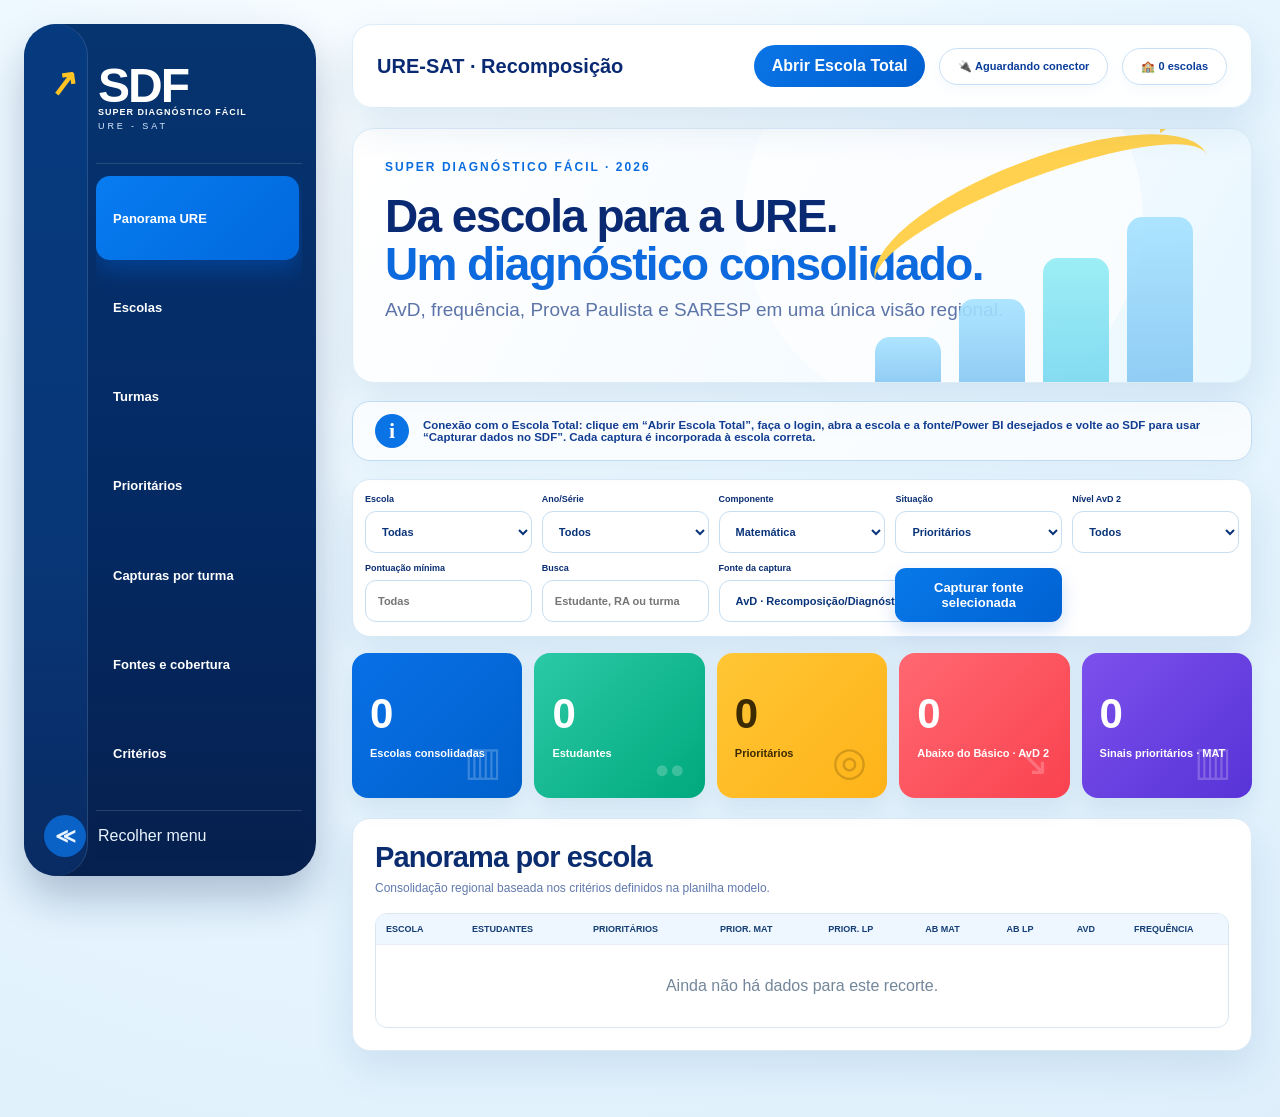
==== super/index.html @ 827aecf6 "Corrige contexto de turma e teste separado no Super" ====
<!doctype html>
<html lang="pt-BR">
<head>
<meta charset="utf-8" />
<meta name="viewport" content="width=device-width,initial-scale=1" />
<title>Super Diagnóstico Fácil URESAT</title>
<!-- SUPER_TURMA_SCOPE_V2 -->
<style>
:root{font-family:Inter,Segoe UI,Arial,sans-serif;color:#0b2b6d;background:#e9f6ff;--blue:#0668df;--blue2:#0d83ef;--navy:#042e70;--navy2:#061f55;--green:#13b78c;--yellow:#ffbd26;--red:#ff5864;--purple:#673ee8;--line:#cfe5f7;--shadow:0 16px 40px rgba(27,94,145,.12)}
*{box-sizing:border-box}html,body{margin:0;min-height:100%;background:radial-gradient(circle at 35% 0,#f9fdff 0,#eaf7ff 42%,#deeffb 100%)}button,select,input{font:inherit}.shell{display:grid;grid-template-columns:340px minmax(0,1fr);min-height:100vh;transition:.25s}.main{padding:24px 28px 46px 12px;min-width:0}
.side{position:sticky;top:24px;height:calc(100vh - 48px);margin:0 24px;border-radius:34px;background:linear-gradient(180deg,#06346f 0%,#042963 58%,#06204e 100%);box-shadow:0 22px 42px rgba(1,37,90,.25);color:white;padding:22px 14px 16px 72px;overflow:visible;z-index:20;display:flex;flex-direction:column}
.side:before{content:"";position:absolute;left:0;top:0;width:64px;height:100%;border-radius:34px;background:linear-gradient(180deg,#063a7f,#083778 58%,#092b63);box-shadow:inset -1px 0 rgba(255,255,255,.12)}
.brand{height:118px;border-bottom:1px solid rgba(255,255,255,.13);display:flex;align-items:center;gap:10px;padding:2px 2px 16px;position:relative}.brand:before{content:"↗";position:absolute;left:-57px;top:12px;width:50px;height:50px;display:grid;place-items:center;font-size:35px;color:#ffc323;font-weight:900;transform:rotate(-8deg)}
.brand b{font-size:48px;line-height:.9;letter-spacing:-.04em}.brand span{display:block;font-size:9px;font-weight:800;letter-spacing:.11em}.brand small{display:block;font-size:9px;letter-spacing:.32em;color:#d6e9ff;margin-top:4px}
.nav{display:grid;gap:5px;margin-top:12px;flex:1 1 auto;overflow-y:auto;overflow-x:visible;padding-right:3px;padding-bottom:8px;scrollbar-width:thin}.nav button{position:relative;border:0;background:transparent;color:#fff;padding:13px 14px 13px 17px;border-radius:14px;text-align:left;font-weight:800;font-size:13px;cursor:pointer;display:flex;align-items:center;min-height:48px}.nav button:before{position:absolute;left:-58px;width:42px;height:42px;border-radius:14px;display:grid;place-items:center;font-size:24px;color:white}.nav button:nth-child(1):before{content:"▥"}.nav button:nth-child(2):before{content:"⌂"}.nav button:nth-child(3):before{content:"●●●";font-size:11px;letter-spacing:-2px}.nav button:nth-child(4):before{content:"◎"}.nav button:nth-child(5):before{content:"≡"}.nav button:nth-child(6):before{content:"▱"}.nav button:nth-child(7):before{content:"☑"}.nav button.active{background:linear-gradient(135deg,#087cf1,#0068dc);box-shadow:0 10px 22px rgba(0,101,225,.35)}.nav button.active:before{background:linear-gradient(135deg,#177ff4,#086be6)}
.collapseBtn{position:relative;left:auto;right:auto;bottom:auto;height:50px;border:0;border-top:1px solid rgba(255,255,255,.14);background:linear-gradient(180deg,rgba(3,31,76,.02),rgba(3,31,76,.42));color:#e9f4ff;display:flex;align-items:center;gap:12px;cursor:pointer;text-align:left;flex:0 0 auto;margin-top:6px}.collapseBtn:before{content:"≪";width:42px;height:42px;margin-left:-58px;border-radius:50%;display:grid;place-items:center;background:#0a62c7;font-size:20px;font-weight:900}
.shell.collapsed{grid-template-columns:106px minmax(0,1fr)}.shell.collapsed .side{margin-right:8px;width:64px;padding-left:64px}.shell.collapsed .brand>*{display:none}.shell.collapsed .brand{border:0}.shell.collapsed .nav button{width:0;padding:0;font-size:0;background:transparent}.shell.collapsed .nav button:before{left:-58px}.shell.collapsed .collapseBtn{font-size:0;border-top:1px solid rgba(255,255,255,.14);left:auto}.shell.collapsed .collapseBtn:before{content:"≫"}
.top{position:sticky;top:24px;z-index:10;min-height:84px;padding:0 24px;background:rgba(255,255,255,.94);backdrop-filter:blur(14px);border:1px solid #dcecf8;border-radius:20px;box-shadow:var(--shadow);display:flex;align-items:center;gap:14px}.top strong{margin-right:auto;font-size:20px;color:#092a73}.pill{border:1px solid #c8e0f7;background:#fff;border-radius:999px;padding:11px 18px;font-size:11px;font-weight:900;color:#0a3d9a;box-shadow:0 5px 14px rgba(30,112,177,.04)}
.hero{position:relative;min-height:255px;margin-top:20px;padding:28px 32px;background:linear-gradient(118deg,#ffffff 0%,#f6fbff 55%,#e9f7ff 100%);border:1px solid #dcecf8;border-radius:22px;box-shadow:var(--shadow);overflow:hidden}.hero:before{content:"";position:absolute;right:12%;top:-44%;width:400px;height:400px;border-radius:50%;background:rgba(255,255,255,.66)}.hero small{position:relative;color:#0a6ddf;font-weight:900;letter-spacing:.17em;font-size:12px}.hero h1{position:relative;font-size:46px;line-height:1.04;margin:18px 0 10px;color:#092a73;letter-spacing:-.035em;max-width:780px}.hero h1 span{color:#0c69de}.hero p{position:relative;color:#5c74a7;margin:0;font-size:19px}.heroVisual{position:absolute;right:34px;bottom:0;width:360px;height:205px}.heroVisual .bar{position:absolute;bottom:0;width:66px;border-radius:15px 15px 0 0;background:linear-gradient(180deg,#a5e2ff,#86c7f3);opacity:.9}.heroVisual .b1{left:18px;height:45px}.heroVisual .b2{left:102px;height:83px}.heroVisual .b3{left:186px;height:124px;background:linear-gradient(180deg,#92ecf4,#78d8ef)}.heroVisual .b4{left:270px;height:165px}.heroVisual .arrow{position:absolute;right:-2px;top:-18px;width:355px;height:120px;border-top:18px solid #ffd14e;transform:rotate(-21deg);border-radius:50%}.heroVisual .arrow:after{content:"";position:absolute;right:-5px;top:-34px;border-left:34px solid #ffd14e;border-top:23px solid transparent;border-bottom:23px solid transparent;transform:rotate(21deg)}
.notice{position:relative;padding:17px 22px 17px 70px;border:1px solid #bfdcf5;background:rgba(255,255,255,.72);color:#123d91;border-radius:18px;font-size:11.5px;font-weight:700;margin:18px 0;box-shadow:0 8px 22px rgba(31,107,164,.05)}.notice:before{content:"i";position:absolute;left:22px;top:50%;transform:translateY(-50%);width:34px;height:34px;border-radius:50%;display:grid;place-items:center;background:#0a74e6;color:#fff;font-size:22px;font-family:Georgia,serif;font-weight:900}
.toolbar{display:grid;grid-template-columns:repeat(auto-fit,minmax(145px,1fr));gap:10px;background:#fff;border:1px solid #d9eaf7;border-radius:18px;padding:14px 12px;margin:10px 0 16px;box-shadow:var(--shadow)}.toolbar label{display:flex;flex-direction:column;gap:7px;font-size:9px;font-weight:900;color:#0a2e73}.toolbar select,.toolbar input{height:42px;border:1px solid #c7def2;border-radius:11px;padding:0 12px;background:#fff;color:#0a3479;font-size:11px}.toolbar button,.actions button{border:0;border-radius:11px;background:linear-gradient(135deg,#0878e9,#0062d2);color:#fff;font-weight:900;padding:0 16px;cursor:pointer;box-shadow:0 8px 18px rgba(0,98,210,.19)}.toolbar button{height:54px;align-self:end;font-size:13px}
.cards{display:grid;grid-template-columns:repeat(5,1fr);gap:12px}.card{position:relative;min-height:145px;border-radius:16px;padding:20px 18px;color:#fff;display:flex;flex-direction:column;justify-content:center;box-shadow:0 10px 22px rgba(24,80,130,.10);overflow:hidden}.card:after{content:"▥";position:absolute;right:20px;bottom:14px;font-size:40px;opacity:.22}.card:nth-child(2):after{content:"●●";font-size:25px}.card:nth-child(3):after{content:"◎"}.card:nth-child(4):after{content:"↘"}.card:nth-child(5):after{content:"▥"}.card b{font-size:42px;line-height:1}.card span{font-size:11px;font-weight:900;margin-top:12px}.card:nth-child(1){background:linear-gradient(135deg,#0870e7,#0061cb)}.card:nth-child(2){background:linear-gradient(135deg,#2bc9a6,#00a97d)}.card:nth-child(3){background:linear-gradient(135deg,#ffc635,#ffb318);color:#3c2b00}.card:nth-child(4){background:linear-gradient(135deg,#ff6871,#fa4250)}.card:nth-child(5){background:linear-gradient(135deg,#7c50ec,#5833d7)}
.panel{background:#fff;border:1px solid #dbeaf6;border-radius:18px;padding:22px;margin:20px 0;box-shadow:var(--shadow)}.panel h2{margin:0 0 7px;color:#0b2d70;font-size:29px;letter-spacing:-.03em}.panel>p{margin:0 0 18px;color:#6079ad;font-size:12px}.tablewrap{overflow:auto;border:1px solid #d9e7f3;border-radius:12px}.tablewrap table{border-collapse:collapse;width:100%;min-width:1000px}.tablewrap th{background:#eef7ff;color:#153e75;font-size:9px;text-transform:uppercase}.tablewrap td{font-size:10px;color:#24486d}.tablewrap th,.tablewrap td{padding:10px;border-bottom:1px solid #e7edf3;text-align:left}.flag{display:inline-block;padding:5px 8px;border-radius:99px;font-size:9px;font-weight:900;background:#eef4f8}.flag.bad{background:#ffe8ea;color:#b3333d}.flag.good{background:#e9f8f1;color:#16714f}.sourcegrid{display:grid;grid-template-columns:repeat(5,1fr);gap:10px}.source{border:1px solid #dfe9f2;border-radius:12px;padding:14px;background:#fbfdff}.source b{display:block;font-size:20px}.criteria{display:grid;grid-template-columns:repeat(5,1fr);gap:10px}.criteria label{border:1px solid #dfe9f2;border-radius:12px;padding:14px;background:#fbfdff;display:flex;flex-direction:column;gap:7px;font-size:10px;font-weight:800}.criteria input,.criteria select{height:38px;border:1px solid #cfe1ef;border-radius:8px;padding:0 8px;background:#fff}.actions{display:flex;gap:9px;flex-wrap:wrap;margin:14px 0}.actions button{height:40px}.muted{color:#7b8d9e}.empty{text-align:center;padding:32px;color:#73869a}
@media(max-width:1200px){.shell{grid-template-columns:280px 1fr}.side{margin-left:12px;margin-right:14px}.heroVisual{opacity:.58}.toolbar{grid-template-columns:1fr 1fr 1fr}.cards{grid-template-columns:repeat(3,1fr)}.sourcegrid,.criteria{grid-template-columns:1fr 1fr}}
@media(max-width:820px){.shell,.shell.collapsed{display:block}.side{position:relative;top:0;height:auto;max-height:none;margin:12px;border-radius:24px;padding:18px;display:block}.side:before,.nav button:before,.collapseBtn{display:none}.brand{height:auto}.nav{grid-template-columns:1fr 1fr}.main{padding:0 12px 30px}.top{top:8px}.hero h1{font-size:34px}.heroVisual{display:none}.toolbar,.cards,.sourcegrid,.criteria{grid-template-columns:1fr 1fr}.shell.collapsed .side{width:auto;margin:12px;padding:18px}.shell.collapsed .brand>*{display:block}.shell.collapsed .nav button{width:auto;padding:12px;font-size:12px}}
@media(max-width:520px){.nav,.toolbar,.cards,.sourcegrid,.criteria{grid-template-columns:1fr}.top{flex-wrap:wrap}.top strong{width:100%}.hero{padding:22px}.hero h1{font-size:29px}.hero p{font-size:15px}}
.trace{font-size:10px}.trace summary{cursor:pointer;color:#0870e7;font-weight:900}.trace div{min-width:230px;padding:8px 0;line-height:1.7;color:#405b83}.muted{color:#8798a6}.oktxt{color:#16805b;font-weight:800}.badtxt{color:#c83d49;font-weight:800}.source-table td:first-child{font-weight:900;color:#0b2d70}.fixed{background:#eef7ff!important;color:#0b2d70!important;font-weight:900}.toolbar .capture-source{min-width:230px}</style>
</head>
<body>
<div class="shell">
<aside class="side"><div class="brand"><div><b>SDF</b><span>SUPER DIAGNÓSTICO FÁCIL</span><small>URE - SAT</small></div></div><div class="nav" id="nav"></div><button class="collapseBtn" id="collapseBtn"><span>Recolher menu</span></button></aside>
<main class="main"><header class="top"><strong>URE-SAT · Recomposição</strong><button id="openPortalBtn" style="height:42px;border:0;border-radius:999px;padding:0 18px;background:linear-gradient(135deg,#0a75e7,#005fcf);color:#fff;font-weight:900;cursor:pointer">Abrir Escola Total</button><span class="pill" id="connector">🔌 Aguardando conector</span><span class="pill" id="schoolsPill">🏫 0 escolas</span></header><section class="hero"><small>SUPER DIAGNÓSTICO FÁCIL · 2026</small><h1>Da escola para a URE.<br><span>Um diagnóstico consolidado.</span></h1><p>AvD, frequência, Prova Paulista e SARESP em uma única visão regional.</p><div class="heroVisual" aria-hidden="true"><i class="bar b1"></i><i class="bar b2"></i><i class="bar b3"></i><i class="bar b4"></i><i class="arrow"></i></div></section><div id="app"></div></main>
</div>
<script>
const tabs=[['panorama','Panorama URE'],['escolas','Escolas'],['turmas','Turmas'],['prioritarios','Prioritários'],['capturas','Capturas por turma'],['fontes','Fontes e cobertura'],['criterios','Critérios']];
const state={tab:'panorama',schools:{},criteria:{avd:'below',frequency:75,pp:50,saresp:4,priority:2.5},filters:{school:'',grade:'',subject:'math',priority:'prioritarios',level:'',points:'',captureSource:'avd'},connector:'',session:{loggedIn:false,currentSchool:'',currentTurma:'',currentUre:''},captureNotice:''};
const clean=v=>String(v??'').replace(/\s+/g,' ').trim();
const fold=v=>clean(v).normalize('NFD').replace(/[\u0300-\u036f]/g,'').toUpperCase().replace(/[_-]+/g,' ').replace(/\s+/g,' ').trim();
const digits=v=>clean(v).replace(/\D/g,'');
const fmt=v=>v==null||Number.isNaN(v)?'—':Number(v).toFixed(1).replace('.',',')+'%';
const num=v=>{if(v===null||v===undefined||v==='')return null;const raw=clean(v);let n=typeof v==='number'?v:Number(raw.replace('%','').replace(',','.').replace(/[^0-9.-]/g,''));if(!Number.isFinite(n))return null;if(!raw.includes('%')&&Math.abs(n)<=1)n*=100;return n};
const find=(r,names)=>{const e=Object.entries(r||{});for(const n of names){const f=fold(n),h=e.find(([k,v])=>fold(k)===f&&clean(v)!=='');if(h)return h[1]}for(const n of names){const f=fold(n),h=e.find(([k,v])=>f.length>2&&fold(k).includes(f)&&clean(v)!=='');if(h)return h[1]}return''};
const level=v=>{const f=fold(v);if(f.includes('ABAIXO'))return'Abaixo do Básico';if(f.includes('PROFICIENTE')||f.includes('ADEQUADO')||f.includes('AVANCADO'))return'Proficiente';if(f.includes('BASICO'))return'Básico';return clean(v)};
function canonicalKey(k,d){const m=fold(`${k} ${d?.key||''} ${d?.label||''}`);if(m==='AVD'||m.includes('RECOMPOSICAO DIAGNOSTICO')||m.includes('AVALIACAO DIAGNOSTICA')||m.includes('DIAGNOSTICAS'))return'avd';if(m.includes('PP1')||m.includes('PROVA PAULISTA 1'))return'pp1';if(m.includes('PP2')||m.includes('PROVA PAULISTA 2'))return'pp2';if(m.includes('PP3')||m.includes('PROVA PAULISTA 3'))return'pp3';if(m.includes('ALUNO PRESENTE')||m.includes('PRESENCA')||m.includes('FREQUENCIA'))return'presenca';if(m.includes('SARESP'))return'saresp';if(m.includes('DIAGNOSTICA 1')||m.includes('AVD 1')||m.includes('AVD1'))return'diagnostica1';if(m.includes('DIAGNOSTICA 2')||m.includes('AVD 2')||m.includes('AVD2'))return'diagnostica2';return k}
function datasets(input){const out={};Object.entries(input||{}).forEach(([k,d])=>{if(d&&Array.isArray(d.rows)){const c=canonicalKey(k,d);if(out[c]&&c==='avd')out[c]={...out[c],rows:[...(out[c].rows||[]),...(d.rows||[])]};else out[c]={...d,key:c}}});return out}
function infer(s){return clean(s?.schoolName)||clean(s?.context?.school)||clean(s?.studentRows?.[0]?.school)||clean(Object.values(s?.datasets||{}).flatMap(d=>d?.rows||[])[0]?._selectedSchool)}
function sourceValues(r){return Object.entries(r||{}).filter(([k])=>!String(k).startsWith('__')&&!String(k).startsWith('_')).map(([,v])=>v)}
function cell(r,idx){const a=sourceValues(r);return a[idx]??''}
function ra12(v){return digits(v).slice(0,12)}
function avdRows(s){const d=datasets(s.datasets);if(d.avd?.rows?.length)return d.avd.rows;if(d.diagnostica1?.rows?.length&&d.diagnostica2?.rows?.length){const m=new Map;for(const r of d.diagnostica1.rows){const ra=ra12(find(r,['NR RA','RA','Registro do Aluno','Matrícula'])||cell(r,1));if(ra)m.set(ra,{...r})}for(const r of d.diagnostica2.rows){const ra=ra12(find(r,['NR RA','RA','Registro do Aluno','Matrícula'])||cell(r,1));if(ra)m.set(ra,{...(m.get(ra)||{}),...r})}return[...m.values()]}return[]}
function rebuild(s){const sc=infer(s),rows=avdRows(s),m=new Map;let order=0;if(rows.length){for(const r of rows){const ra=ra12(find(r,['NR RA','RA','Registro do Aluno','Matrícula'])||cell(r,1));const name=clean(find(r,['Nome do Aluno','Nome Estudante','Estudante','Aluno','Nome'])||cell(r,2));if(!ra&&!name)continue;const turma=clean(r._selectedTurma||find(r,['Turma','Classe','Turma Consolidado'])||s?.context?.turma||'');const k=ra||fold(name)+'|'+fold(turma);if(!m.has(k))m.set(k,{school:sc,turma,ra,estudante:name,_avdRow:r,_order:order++})}return[...m.values()]}for(const r of s.studentRows||[]){const ra=ra12(r.ra||find(r,['NR RA','RA','Registro do Aluno','Matrícula']));const name=clean(r.estudante||find(r,['Nome do Aluno','Nome Estudante','Estudante','Aluno','Nome']));if(!ra&&!name)continue;const turma=clean(r.turma||r._selectedTurma||find(r,['Turma','Classe','Turma Consolidado']));const k=ra||fold(name)+'|'+fold(turma);if(!m.has(k))m.set(k,{...r,school:clean(r.school)||sc,ra,estudante:name,turma,_order:order++})}return[...m.values()]}
function matchingRows(s,k,st){const rows=datasets(s.datasets)[k]?.rows||[],ra=ra12(st.ra),nm=fold(st.estudante),tu=fold(st.turma);return rows.filter(r=>{const values=sourceValues(r);const rr=ra12(find(r,['NR RA','RA','Registro do Aluno','Matrícula'])||cell(r,0));const rn=fold(find(r,['Nome do Aluno','Nome Estudante','Estudante','Aluno','Nome'])||cell(r,0));const rt=fold(find(r,['Turma','Classe','Turma Consolidado']));return ra&&rr?ra===rr:(nm&&rn===nm&&(!rt||!tu||rt===tu))})}
function subjectMatches(r,subject){const c=fold(find(r,['Componente','Disciplina','Área','Componente Curricular']));return !c||(subject==='math'?c.includes('MATEM'):c.includes('PORTUG'))}
function diagRaw(s,st,subject,p){const pre=subject==='math'?'math':'lp',prop=p===1?`${pre}Av1Nivel`:`${pre}Av2Nivel`;const legacy=clean(st[prop]||st[prop.replace('Nivel','')]);if(legacy)return legacy;const r=st._avdRow||matchingRows(s,'avd',st)[0];if(!r)return'';const aliases=subject==='math'?(p===1?['1ª AvD Matemática','AvD 1 Matemática','Matemática AvD1']:['2ª AvD Matemática','AvD 2 Matemática','Matemática AvD2']):(p===1?['1ª AvD Língua Portuguesa','AvD 1 Língua Portuguesa','Português AvD1']:['2ª AvD Língua Portuguesa','AvD 2 Língua Portuguesa','Português AvD2']);const named=clean(find(r,aliases));if(named)return named;const idx=subject==='math'?(p===1?8:9):(p===1?5:6);return clean(cell(r,idx))}
function eqVal(s,st,subject){const raw=diagRaw(s,st,subject,2),m=raw.match(/\(([^)]+)\)/);if(m)return clean(m[1]);const pre=subject==='math'?'math':'lp';return clean(st[`${pre}Av2Equivalencia`]||st[`${pre}Equivalencia`])}
function eqRank(v){const f=fold(v),m=f.match(/(\d{1,2})/);if(!m)return 99;return Number(m[1])+(f.includes('SERIE')?9:0)}
function frequency(s,st){for(const r of matchingRows(s,'presenca',st)){const named=find(r,['Frequência anual','Frequencia anual','Frequência','Frequencia','% Frequência','(%) Frequência','Percentual de Frequência']);const x=num(clean(named)!==''?named:cell(r,4));if(x!==null)return x}return num(st.frequency??st.frequencia??st.participation)}
function ppValues(s,st,subject){const values={pp1:null,pp2:null,pp3:null};for(const k of['pp1','pp2','pp3']){for(const r of matchingRows(s,k,st)){if(!subjectMatches(r,subject))continue;const named=find(r,subject==='math'?['Matemática','% Acertos Matemática','Acertos Matemática','MAT']:['Língua Portuguesa','Português','% Acertos Português','Acertos Português','LP']);const fallback=cell(r,subject==='math'?4:5);const x=num(clean(named)!==''?named:fallback);if(x!==null){values[k]=x;break}}}const available=Object.values(values).filter(v=>v!==null);return{...values,avg:available.length?available.reduce((a,b)=>a+b,0)/available.length:null,count:available.length}}
function ppAvg(s,st,subject){return ppValues(s,st,subject).avg}
function sourceDate(s,k){const d=datasets(s.datasets)[k];return clean(d?.capturedAt||d?.captureAt||d?.updatedAt||'')}
function datePt(v){if(!v)return'Sem dado';try{return new Date(v).toLocaleString('pt-BR')}catch{return clean(v)}}
function saresp(s,st,subject){const rows=datasets(s.datasets).saresp?.rows||[],nm=fold(st.estudante);for(const r of rows){const rn=fold(find(r,['Nome do Aluno','Nome Estudante','Estudante','Aluno','Nome'])||cell(r,0));if(!nm||rn!==nm)continue;const named=find(r,subject==='math'?['Matemática','Nota Matemática','Resultado Matemática','MAT']:['Língua Portuguesa','Português','Nota Português','Resultado Português','LP']);const fallback=cell(r,subject==='math'?5:4);const n=Number(clean(clean(named)!==''?named:fallback).replace(',','.').replace(/[^0-9.-]/g,''));if(Number.isFinite(n))return n}return null}
function scoreSchool(s){const out=[],school=infer(s);for(const st of rebuild(s))for(const subject of['math','lp']){const a=diagRaw(s,st,subject,1),b=diagRaw(s,st,subject,2),fq=frequency(s,st),pps=ppValues(s,st,subject),pp=pps.avg,sa=saresp(s,st,subject),target=x=>level(x)==='Abaixo do Básico'||(state.criteria.avd==='below-basic'&&level(x)==='Básico'),flags={avd1:target(a),avd2:target(b),frequency:fq!==null&&fq<state.criteria.frequency,pp:pp!==null&&pp<state.criteria.pp,saresp:sa!==null&&sa<state.criteria.saresp},points=(flags.avd2?1.5:0)+(flags.avd1?1:0)+(flags.frequency?1:0)+(flags.pp?1:0)+(flags.saresp?1:0),eq=eqVal(s,st,subject),d=datasets(s.datasets);out.push({school,turma:clean(st.turma),ra:ra12(st.ra),name:clean(st.estudante),subject,avd1:a,avd2:b,frequency:fq,pp1:pps.pp1,pp2:pps.pp2,pp3:pps.pp3,pp,ppCount:pps.count,saresp:sa,points,priority:points>=2.5,equivalence:eq,equivalenceRank:eqRank(eq),order:Number(st._order||0),flags,trace:{avd:sourceDate(s,'avd')||sourceDate(s,'recomposicao')||sourceDate(s,'diagnosticas')||sourceDate(s,'diagnostica2')||sourceDate(s,'diagnostica1'),presenca:sourceDate(s,'presenca'),pp1:sourceDate(s,'pp1'),pp2:sourceDate(s,'pp2'),pp3:sourceDate(s,'pp3'),saresp:sourceDate(s,'saresp')}})}return out}
function allScores(){return Object.values(state.schools).flatMap(x=>scoreSchool(x.summary)).sort((a,b)=>Number(b.priority)-Number(a.priority)||b.points-a.points||a.equivalenceRank-b.equivalenceRank||a.order-b.order)}
function uniqueStudents(){const s=new Set;allScores().forEach(r=>s.add(`${r.school}|${r.ra||r.name+'|'+r.turma}`));return s.size}
function schoolSummary(){return Object.values(state.schools).map(x=>{const rows=scoreSchool(x.summary),keys=new Set(rows.map(r=>r.ra||r.name+'|'+r.turma)),pri=new Set(rows.filter(r=>r.priority).map(r=>r.ra||r.name+'|'+r.turma)),below=new Set(rows.filter(r=>level(r.avd2)==='Abaixo do Básico').map(r=>r.ra||r.name+'|'+r.turma)).size,priorityMath=new Set(rows.filter(r=>r.priority&&r.subject==='math').map(r=>r.ra||r.name+'|'+r.turma)).size,priorityLp=new Set(rows.filter(r=>r.priority&&r.subject==='lp').map(r=>r.ra||r.name+'|'+r.turma)).size,belowMath=new Set(rows.filter(r=>r.subject==='math'&&level(r.avd2)==='Abaixo do Básico').map(r=>r.ra||r.name+'|'+r.turma)).size,belowLp=new Set(rows.filter(r=>r.subject==='lp'&&level(r.avd2)==='Abaixo do Básico').map(r=>r.ra||r.name+'|'+r.turma)).size;return{school:x.schoolName,students:keys.size,priority:pri.size,priorityMath,priorityLp,below,belowMath,belowLp,coverage:coverage(x.summary)}}).sort((a,b)=>b.priority-a.priority||a.school.localeCompare(b.school))}
function coverage(s){const d=datasets(s.datasets),avd=!!(d.avd?.rows?.length||d.recomposicao?.rows?.length||d.diagnosticas?.rows?.length||d.diagnostica1?.rows?.length||d.diagnostica2?.rows?.length);return{avd,avd1:avd,avd2:avd,frequency:!!d.presenca?.rows?.length,pp1:!!d.pp1?.rows?.length,pp2:!!d.pp2?.rows?.length,pp3:!!d.pp3?.rows?.length,pp:['pp1','pp2','pp3'].filter(k=>d[k]?.rows?.length).length,saresp:!!d.saresp?.rows?.length}}
function sourceLabelFor(k){return({avd:'AvD',presenca:'Aluno Presente',pp1:'PP 1º bi',pp2:'PP 2º bi',pp3:'PP 3º bi',saresp:'SARESP'})[k]||k}
function rowTurma(r){return clean(r?._captureTurma||r?._selectedTurma||find(r||{},['Turma','Classe','Nome da Turma','NM_TURMA','Turma Consolidado']))}
function captureTurma(summary,candidate){const direct=clean(summary?.context?.turma);if(direct)return direct;const vals=[...new Set((candidate?.rows||[]).map(rowTurma).filter(Boolean))];return vals.length===1?vals[0]:''}
function captureItems(){const out=[];for(const x of Object.values(state.schools)){for(const c of x.summary?.captures||[])out.push({...c,school:c.school||x.schoolName})}return out.sort((a,b)=>String(b.capturedAt||'').localeCompare(String(a.capturedAt||'')))}
function captureMatrix(){const map=new Map;for(const c of captureItems()){const key=fold(c.school)+'|'+fold(c.turma),o=map.get(key)||{school:c.school,turma:c.turma,avd:false,presenca:false,pp1:false,pp2:false,pp3:false,saresp:false,last:''};if(c.source in o)o[c.source]=true;if(String(c.capturedAt||'')>o.last)o.last=c.capturedAt||'';map.set(key,o)}return[...map.values()].sort((a,b)=>a.school.localeCompare(b.school,'pt-BR')||a.turma.localeCompare(b.turma,'pt-BR'))}
function grade(t){const m=clean(t).match(/(\d{1,2})/);return m?m[1]+'º':''}
function table(heads,rows){return `<div class="tablewrap"><table><thead><tr>${heads.map(h=>`<th>${h}</th>`).join('')}</tr></thead><tbody>${rows.map(r=>`<tr>${r.map(c=>`<td>${c??'—'}</td>`).join('')}</tr>`).join('')}</tbody></table>${rows.length?'':'<div class="empty">Ainda não há dados para este recorte.</div>'}</div>`}
function filterBar(){const schools=['',...Object.values(state.schools).map(x=>x.schoolName).sort()],grades=['',...new Set(allScores().map(r=>grade(r.turma)).filter(Boolean))];return `<section class="toolbar"><label>Escola<select id="fSchool">${schools.map(x=>`<option ${state.filters.school===x?'selected':''}>${x||'Todas'}</option>`).join('')}</select></label><label>Ano/Série<select id="fGrade">${grades.map(x=>`<option ${state.filters.grade===x?'selected':''}>${x||'Todos'}</option>`).join('')}</select></label><label>Componente<select id="fSubject"><option value="math" ${state.filters.subject==='math'?'selected':''}>Matemática</option><option value="lp" ${state.filters.subject==='lp'?'selected':''}>Língua Portuguesa</option></select></label><label>Situação<select id="fPriority"><option value="prioritarios" ${state.filters.priority==='prioritarios'?'selected':''}>Prioritários</option><option value="demais" ${state.filters.priority==='demais'?'selected':''}>Demais estudantes</option><option value="todos" ${state.filters.priority==='todos'?'selected':''}>Todos</option></select></label><label>Nível AvD 2<select id="fLevel"><option value="">Todos</option><option value="Abaixo do Básico" ${state.filters.level==='Abaixo do Básico'?'selected':''}>Abaixo do Básico</option><option value="Básico" ${state.filters.level==='Básico'?'selected':''}>Básico</option><option value="Proficiente" ${state.filters.level==='Proficiente'?'selected':''}>Proficiente</option></select></label><label>Pontuação mínima<input id="fPoints" type="number" step="0.5" min="0" max="5.5" value="${state.filters.points||''}" placeholder="Todas"></label><label>Busca<input id="fQuery" placeholder="Estudante, RA ou turma"></label><label class="capture-source">Fonte da captura<select id="fCaptureSource"><option value="avd" ${state.filters.captureSource==='avd'?'selected':''}>AvD · Recomposição/Diagnóstico (TURMA)</option><option value="presenca" ${state.filters.captureSource==='presenca'?'selected':''}>Aluno Presente</option><option value="pp1" ${state.filters.captureSource==='pp1'?'selected':''}>Prova Paulista · 1º bimestre</option><option value="pp2" ${state.filters.captureSource==='pp2'?'selected':''}>Prova Paulista · 2º bimestre</option><option value="pp3" ${state.filters.captureSource==='pp3'?'selected':''}>Prova Paulista · 3º bimestre</option><option value="saresp" ${state.filters.captureSource==='saresp'?'selected':''}>SARESP</option></select></label><button id="capture">Capturar fonte selecionada</button></section>`}
function visibleScores(){const q=fold(document.getElementById('fQuery')?.value||''),min=state.filters.points===''||state.filters.points==null?null:Number(state.filters.points);return allScores().filter(r=>(!state.filters.school||r.school===state.filters.school)&&(!state.filters.grade||grade(r.turma)===state.filters.grade)&&r.subject===state.filters.subject&&(state.filters.priority==='todos'||(state.filters.priority==='prioritarios'?r.priority:!r.priority))&&(!state.filters.level||level(r.avd2)===state.filters.level)&&(min===null||r.points>=min)&&(!q||fold(`${r.name} ${r.ra} ${r.turma}`).includes(q)))}
function traceHtml(r){const f=(v,pts)=>`<div>${v?'<span class="badtxt">● +'+pts+'</span>':'<span class="oktxt">○ +0</span>'}</div>`;return `<details class="trace"><summary>Rastrear</summary><div><b>AvD:</b> ${datePt(r.trace.avd)}${f(r.flags.avd1,1)}${f(r.flags.avd2,1.5)}<b>Aluno Presente:</b> ${datePt(r.trace.presenca)}${f(r.flags.frequency,1)}<br><b>PP1:</b> ${datePt(r.trace.pp1)}<br><b>PP2:</b> ${datePt(r.trace.pp2)}<br><b>PP3:</b> ${datePt(r.trace.pp3)}${f(r.flags.pp,1)}<b>SARESP:</b> ${datePt(r.trace.saresp)}${f(r.flags.saresp,1)}</div></details>`}
function render(){document.getElementById('schoolsPill').textContent=`🏫 ${Object.keys(state.schools).length} escolas`;document.getElementById('connector').textContent=state.connector?`🔌 Conector v${state.connector} · ativo`:'🔌 Aguardando conector';document.getElementById('nav').innerHTML=tabs.map(([id,l])=>`<button data-tab="${id}" class="${state.tab===id?'active':''}">${l}</button>`).join('');document.querySelectorAll('[data-tab]').forEach(b=>b.onclick=()=>{state.tab=b.dataset.tab;render()});const app=document.getElementById('app');let html='';if(state.captureNotice){html+=`<div class="notice">${state.captureNotice}</div>`}if(!Object.keys(state.schools).length&&state.tab!=='criterios'){html+=`<div class="notice"><b>Conexão com o Escola Total:</b> clique em “Abrir Escola Total”, faça o login, abra a escola e a fonte/Power BI desejados e volte ao SDF para usar “Capturar dados no SDF”. Cada captura é incorporada à escola correta.</div>`}if(state.tab==='panorama'){const ss=schoolSummary(),scores=allScores(),prior=new Set(scores.filter(r=>r.priority).map(r=>`${r.school}|${r.ra||r.name+'|'+r.turma}`)).size,below=new Set(scores.filter(r=>level(r.avd2)==='Abaixo do Básico').map(r=>`${r.school}|${r.ra||r.name+'|'+r.turma}`)).size;html+=filterBar()+`<section class="cards"><div class="card"><b>${ss.length}</b><span>Escolas consolidadas</span></div><div class="card"><b>${uniqueStudents()}</b><span>Estudantes</span></div><div class="card"><b>${prior}</b><span>Prioritários</span></div><div class="card"><b>${below}</b><span>Abaixo do Básico · AvD 2</span></div><div class="card"><b>${scores.filter(r=>r.priority&&r.subject==='math').length}</b><span>Sinais prioritários · MAT</span></div></section><section class="panel"><h2>Panorama por escola</h2><p>Consolidação regional baseada nos critérios definidos na planilha modelo.</p>${table(['Escola','Estudantes','Prioritários','Prior. MAT','Prior. LP','AB MAT','AB LP','AvD','Frequência','PP','SARESP'],ss.map(x=>[x.school,x.students,`<span class="flag bad">${x.priority}</span>`,x.priorityMath,x.priorityLp,x.belowMath,x.belowLp,x.coverage.avd?'✓':'—',x.coverage.frequency?'✓':'—',x.coverage.pp+'/3',x.coverage.saresp?'✓':'—']))}</section>`}
if(state.tab==='escolas'){const ss=schoolSummary();html+=`<section class="panel"><h2>Escolas da URE-SAT</h2><p>Resumo da cobertura e quantidade de estudantes prioritários por unidade.</p>${table(['#','Escola','Estudantes','Prioritários','Abaixo do Básico','Cobertura'],ss.map((x,i)=>['#'+(i+1),x.school,x.students,`<span class="flag bad">${x.priority}</span>`,x.below,`${[x.coverage.avd1,x.coverage.avd2,x.coverage.frequency,x.coverage.pp>0,x.coverage.saresp].filter(Boolean).length}/5`]))}</section>`}
if(state.tab==='turmas'){const m=new Map;allScores().forEach(r=>{const k=`${r.school}|${r.turma}`,o=m.get(k)||{school:r.school,turma:r.turma,students:new Set,priority:new Set,priorityMath:new Set,priorityLp:new Set,belowMath:new Set,belowLp:new Set};const id=r.ra||r.name;o.students.add(id);if(r.priority)o.priority.add(id);if(r.priority&&r.subject==='math')o.priorityMath.add(id);if(r.priority&&r.subject==='lp')o.priorityLp.add(id);if(level(r.avd2)==='Abaixo do Básico'&&r.subject==='math')o.belowMath.add(id);if(level(r.avd2)==='Abaixo do Básico'&&r.subject==='lp')o.belowLp.add(id);m.set(k,o)});const rows=[...m.values()].sort((a,b)=>b.priority.size-a.priority.size||a.school.localeCompare(b.school)||a.turma.localeCompare(b.turma));html+=`<section class="panel"><h2>Turmas</h2><p>Distribuição regional por componente, preservando escola e turma de origem.</p>${table(['Escola','Turma','Estudantes','Prioritários','Prior. MAT','Prior. LP','AB MAT','AB LP'],rows.map(x=>[x.school,x.turma,x.students.size,`<span class="flag bad">${x.priority.size}</span>`,x.priorityMath.size,x.priorityLp.size,x.belowMath.size,x.belowLp.size]))}</section>`}
if(state.tab==='prioritarios'){html+=filterBar();setTimeout(bindFilters,0);const rows=visibleScores();html+=`<section class="panel"><h2>Estudantes</h2><p>Regra da planilha: 2ª AvD = 1,5; 1ª AvD, frequência, média PP e SARESP = 1. Prioritário = 2,5 pontos ou mais.</p>${table(['Escola','Turma','Estudante','RA','Componente','1ª AvD','2ª AvD','Equiv. 2ª AvD','Frequência','PP1','PP2','PP3','Média PP','SARESP','Pts AvD1','Pts AvD2','Pts Freq.','Pts PP','Pts SARESP','Total','Situação','Origem'],rows.map(r=>[r.school,r.turma,r.name,r.ra||'—',r.subject==='math'?'Matemática':'Língua Portuguesa',r.avd1||'Sem dado',r.avd2||'Sem dado',r.equivalence||'Sem dado',r.frequency===null?'Sem dado':fmt(r.frequency),r.pp1===null?'Sem dado':fmt(r.pp1),r.pp2===null?'Sem dado':fmt(r.pp2),r.pp3===null?'Sem dado':fmt(r.pp3),r.pp===null?'Sem dado':fmt(r.pp),r.saresp===null?'Sem dado':r.saresp,r.flags.avd1?'1,0':'0',r.flags.avd2?'1,5':'0',r.flags.frequency?'1,0':'0',r.flags.pp?'1,0':'0',r.flags.saresp?'1,0':'0',`<span class="flag ${r.priority?'bad':'good'}">${r.points.toFixed(1).replace('.',',')}</span>`,r.priority?'PRIORITÁRIO':'Demais',traceHtml(r)]))}</section>`}
if(state.tab==='capturas'){const items=captureItems(),matrix=captureMatrix();html+=`<section class="panel"><h2>Capturas por turma</h2><p>Cada captura é registrada por <b>escola + turma + fonte</b>. Ao capturar novamente a mesma combinação, somente aquela captura é substituída.</p><div class="actions" style="justify-content:flex-start;margin:0 0 14px"><button id="clearCaptures">Limpar capturas de teste</button></div>${table(['Data/Hora','Escola','Turma','Fonte','Registros','Fonte detectada','Situação'],items.map(c=>[datePt(c.capturedAt),c.school,c.turma,sourceLabelFor(c.source),c.recordCount??'—',c.detectedSource||'Não identificada',c.sourceMatched===false?'<span class="flag bad">Conferir fonte</span>':'<span class="flag good">Salva</span>']))}</section><section class="panel"><h2>Cobertura por turma</h2><p>A matriz mostra o que já foi capturado para cada turma, sem misturar os segmentos.</p>${table(['Escola','Turma','AvD','Aluno Presente','PP1','PP2','PP3','SARESP','Última captura'],matrix.map(x=>[x.school,x.turma,x.avd?'✓':'—',x.presenca?'✓':'—',x.pp1?'✓':'—',x.pp2?'✓':'—',x.pp3?'✓':'—',x.saresp?'✓':'—',datePt(x.last)]))}</section>`}
if(state.tab==='fontes'){const ss=schoolSummary();html+=`<section class="panel"><h2>Fontes e cobertura</h2><p>AvD é a base obrigatória. As demais complementam os mesmos estudantes e nunca criam uma nova lista.</p>${table(['Escola','AvD · obrigatória','Aluno Presente','PP 1º bi','PP 2º bi','PP 3º bi','SARESP'],ss.map(x=>[x.school,x.coverage.avd?'<span class="oktxt">✓ Carregada</span>':'<span class="badtxt">Ausente</span>',x.coverage.frequency?'✓ Carregada':'— Ausente',x.coverage.pp1?'✓ Carregada':'— Ausente',x.coverage.pp2?'✓ Carregada':'— Ausente',x.coverage.pp3?'✓ Carregada':'— Ausente',x.coverage.saresp?'✓ Carregada':'— Ausente']))}</section>`}
if(state.tab==='criterios'){html+=`<section class="panel"><h2>Critérios de priorização</h2><p>Critérios da planilha-modelo. O limiar de prioridade é fixo em 2,5 pontos.</p><div class="criteria"><label>AvD<select id="cAvd"><option value="below" ${state.criteria.avd==='below'?'selected':''}>Abaixo do Básico</option><option value="below-basic" ${state.criteria.avd==='below-basic'?'selected':''}>Abaixo do Básico ou Básico</option></select></label><label>Frequência abaixo de (%)<input id="cFreq" type="number" value="${state.criteria.frequency}"></label><label>PP média abaixo de (%)<input id="cPP" type="number" value="${state.criteria.pp}"></label><label>SARESP abaixo de<input id="cSar" type="number" step="0.1" value="${state.criteria.saresp}"></label><label>Prioritário a partir de<input class="fixed" type="text" value="2,5 pontos" readonly></label></div><div class="actions"><button id="saveCrit">Salvar critérios</button><button id="exportXls">Exportar Excel</button><button id="exportJson">Backup regional JSON</button><button id="exportCsv">Exportar prioritários CSV</button></div></section>`}
app.innerHTML=html;bindFilters();bindActions()}
function bindFilters(){[['fSchool','school'],['fGrade','grade'],['fSubject','subject'],['fPriority','priority'],['fLevel','level'],['fCaptureSource','captureSource']].forEach(([id,k])=>{const e=document.getElementById(id);if(e)e.onchange=()=>{state.filters[k]=e.value==='Todas'||e.value==='Todos'?'':e.value;render()}});const p=document.getElementById('fPoints');if(p)p.onchange=()=>{state.filters.points=p.value;render()};const q=document.getElementById('fQuery');if(q)q.oninput=()=>{if(state.tab==='prioritarios')render()};const c=document.getElementById('capture');if(c)c.onclick=captureCurrent}
function bindActions(){const clr=document.getElementById('clearCaptures');if(clr)clr.onclick=()=>{if(confirm('Limpar todas as capturas locais do SUPER Diagnóstico Fácil neste navegador?')){state.schools={};localStorage.removeItem('superdf:schools:planilha:v1');state.captureNotice='Capturas locais apagadas. Faça uma nova captura do 1º A e depois do 1º B.';render()}};const b=document.getElementById('saveCrit');if(b)b.onclick=()=>{state.criteria={avd:document.getElementById('cAvd').value,frequency:Number(document.getElementById('cFreq').value),pp:Number(document.getElementById('cPP').value),saresp:Number(document.getElementById('cSar').value),priority:2.5};localStorage.setItem('superdf:criteria',JSON.stringify(state.criteria));render()};const x=document.getElementById('exportXls');if(x)x.onclick=exportExcel;const j=document.getElementById('exportJson');if(j)j.onclick=()=>download('super-diagnostico-facil-uresat-backup.json',JSON.stringify({savedAt:new Date().toISOString(),criteria:{...state.criteria,priority:2.5},schools:state.schools},null,2),'application/json');const c=document.getElementById('exportCsv');if(c)c.onclick=()=>{const rows=allScores().filter(r=>r.priority),head=['Escola','Turma','Estudante','RA','Componente','AvD1','AvD2','Equivalencia AvD2','Frequencia','PP1','PP2','PP3','Media PP','SARESP','Pontos','Situacao'],csv=[head,...rows.map(r=>[r.school,r.turma,r.name,r.ra,r.subject==='math'?'Matemática':'Língua Portuguesa',r.avd1,r.avd2,r.equivalence,r.frequency??'',r.pp1??'',r.pp2??'',r.pp3??'',r.pp??'',r.saresp??'',r.points,'PRIORITÁRIO'])].map(row=>row.map(v=>'"'+String(v??'').replaceAll('"','""')+'"').join(';')).join('\n');download('super-diagnostico-prioritarios.csv','\ufeff'+csv,'text/csv')}}
function xmlEsc(v){return String(v??'').replaceAll('&','&amp;').replaceAll('<','&lt;').replaceAll('>','&gt;').replaceAll('"','&quot;')}
function xlsSheet(name,rows){return `<Worksheet ss:Name="${xmlEsc(name).slice(0,31)}"><Table>${rows.map(row=>`<Row>${row.map(v=>`<Cell><Data ss:Type="${typeof v==='number'?'Number':'String'}">${xmlEsc(v)}</Data></Cell>`).join('')}</Row>`).join('')}</Table></Worksheet>`}
function exportExcel(){const scores=allScores(),schools=schoolSummary(),prior=scores.filter(r=>r.priority),others=scores.filter(r=>!r.priority),detailHead=['Escola','Turma','Estudante','RA','Componente','1ª AvD','2ª AvD','Equiv. 2ª AvD','Frequência','PP1','PP2','PP3','Média PP','SARESP','Pts AvD1','Pts AvD2','Pts Freq.','Pts PP','Pts SARESP','Total','Situação'];const detail=rows=>[detailHead,...rows.map(r=>[r.school,r.turma,r.name,r.ra,r.subject==='math'?'Matemática':'Língua Portuguesa',r.avd1||'Sem dado',r.avd2||'Sem dado',r.equivalence||'Sem dado',r.frequency??'Sem dado',r.pp1??'Sem dado',r.pp2??'Sem dado',r.pp3??'Sem dado',r.pp??'Sem dado',r.saresp??'Sem dado',r.flags.avd1?1:0,r.flags.avd2?1.5:0,r.flags.frequency?1:0,r.flags.pp?1:0,r.flags.saresp?1:0,r.points,r.priority?'PRIORITÁRIO':'Demais'])];const panorama=[['Indicador','Valor'],['Escolas',schools.length],['Estudantes',uniqueStudents()],['Estudantes prioritários',new Set(prior.map(r=>r.school+'|'+(r.ra||r.name+'|'+r.turma))).size],['Critério AvD',state.criteria.avd==='below'?'Abaixo do Básico':'Abaixo do Básico ou Básico'],['Frequência abaixo de (%)',state.criteria.frequency],['PP média abaixo de (%)',state.criteria.pp],['SARESP abaixo de',state.criteria.saresp],['Prioritário a partir de',2.5]];const schoolRows=[['Escola','Estudantes','Prioritários','Prior. MAT','Prior. LP','AB MAT','AB LP'],...schools.map(x=>[x.school,x.students,x.priority,x.priorityMath,x.priorityLp,x.belowMath,x.belowLp])];const coverageRows=[['Escola','AvD','Aluno Presente','PP1','PP2','PP3','SARESP'],...schools.map(x=>[x.school,x.coverage.avd?'Carregada':'Ausente',x.coverage.frequency?'Carregada':'Ausente',x.coverage.pp1?'Carregada':'Ausente',x.coverage.pp2?'Carregada':'Ausente',x.coverage.pp3?'Carregada':'Ausente',x.coverage.saresp?'Carregada':'Ausente'])];const dataRows=[['Escola','Fonte','Capturada em','Registros']];for(const x of Object.values(state.schools)){for(const [k,d] of Object.entries(datasets(x.summary.datasets))){dataRows.push([x.schoolName,k,d.capturedAt||'Sem data',Array.isArray(d.rows)?d.rows.length:0])}}const xml=`<?xml version="1.0"?><Workbook xmlns="urn:schemas-microsoft-com:office:spreadsheet" xmlns:ss="urn:schemas-microsoft-com:office:spreadsheet">${xlsSheet('Panorama URE',panorama)}${xlsSheet('Escolas',schoolRows)}${xlsSheet('Estudantes Prioritários',detail(prior))}${xlsSheet('Demais Estudantes',detail(others))}${xlsSheet('Cobertura das Fontes',coverageRows)}${xlsSheet('Dados utilizados',dataRows)}</Workbook>`;download('super-diagnostico-facil-uresat.xls','\ufeff'+xml,'application/vnd.ms-excel')}
function download(n,t,type){const a=document.createElement('a');a.href=URL.createObjectURL(new Blob([t],{type}));a.download=n;a.click();setTimeout(()=>URL.revokeObjectURL(a.href),500)}
function openPortal(){state.captureNotice='Abrindo o Escola Total...';render();try{window.open('https://escolatotal.educacao.sp.gov.br/','_blank','noopener')}catch{}window.postMessage({source:'diagnostico-facil',type:'DIAG_REQUEST_PORTAL',activate:true,requestId:'super-open-'+Date.now()},'*')}
function recoverExtensionContext(message){const msg=clean(message);if(!/extension context invalidated/i.test(msg))return false;const already=sessionStorage.getItem('sdf:context-recovery');if(already==='1'){state.captureNotice='A extensão foi recarregada, mas a ponte ainda não voltou. Atualize esta página uma vez e tente novamente.';render();return true}sessionStorage.setItem('sdf:context-recovery','1');state.captureNotice='A extensão foi atualizada/recarregada. Reconectando automaticamente...';render();setTimeout(()=>location.reload(),700);return true}
function captureCurrent(){if(!state.connector){state.captureNotice='Conector URE-SAT não detectado. Atualize a extensão e recarregue esta página.';render();return}const selected=state.filters.captureSource||'avd';const map={avd:{sessionSource:'diagnosticas',mode:'diagnosticas',label:'AvD · Recomposição/Diagnóstico (TURMA)'},presenca:{sessionSource:'presenca',mode:'aluno-presente',label:'Aluno Presente'},pp1:{sessionSource:'pp1',mode:'prova-paulista',label:'Prova Paulista · 1º bimestre'},pp2:{sessionSource:'pp2',mode:'prova-paulista',label:'Prova Paulista · 2º bimestre'},pp3:{sessionSource:'pp3',mode:'prova-paulista',label:'Prova Paulista · 3º bimestre'},saresp:{sessionSource:'saresp',mode:'saresp',label:'SARESP'}};const cfg=map[selected],turma=clean(state.session.currentTurma||''),school=clean(state.session.currentSchool||'');state.captureNotice='Capturando '+cfg.label+(turma?' · '+turma:'')+'...';render();window.postMessage({source:'diagnostico-facil',type:'DIAG_CAPTURE_CURRENT_VIEW',requestId:'super-'+Date.now(),sessionSource:cfg.sessionSource,sessionId:'superdf-'+Date.now(),sourceLabel:cfg.label,mode:cfg.mode,targetSchool:school,targetTurma:turma,destination:'sdf',destinationLabel:'SUPER Diagnóstico Fácil — URE-SAT',year:2026,manualCapture:true},'*')}
function normalizeCapture(data){if(!data||typeof data!=='object')return null;const selected=state.filters.captureSource||data.sourceId||'avd',all={...(data.datasets||{})};if(data.dataset&&Array.isArray(data.dataset.rows))all[data.dataset.key||data.dataset.label||'dataset']=data.dataset;const candidates={avd:['avd','recomposicao','diagnosticas','diagnostica1','diagnostica2','powerbiRaw'],presenca:['presenca','powerbiRaw'],pp1:['pp1','provaPaulista','powerbiRaw'],pp2:['pp2','provaPaulista','powerbiRaw'],pp3:['pp3','provaPaulista','powerbiRaw'],saresp:['saresp','powerbiRaw']}[selected]||[];let chosen=null;for(const k of candidates){const d=all[k];if(d&&Array.isArray(d.rows)&&d.rows.length&&(!chosen||d.rows.length>chosen.rows.length))chosen=d}const ds={};if(chosen){const labels={avd:'AvD · Recomposição/Diagnóstico (TURMA)',presenca:'Aluno Presente',pp1:'Prova Paulista · 1º bimestre',pp2:'Prova Paulista · 2º bimestre',pp3:'Prova Paulista · 3º bimestre',saresp:'SARESP'};ds[selected]={...chosen,key:selected,label:labels[selected],capturedAt:chosen.capturedAt||data.capturedAt||new Date().toISOString(),coverage:'fonte-confirmada-no-sdf'}}else Object.assign(ds,datasets(all));return{captureId:data.captureId||'',captureKey:data.captureKey||'',captureScope:data.captureScope||'turma',sourceId:data.sourceId||selected,sourceLabel:data.sourceLabel||sourceLabelFor(selected),detectedSource:data.detectedSource||data.context?.detectedSource||'',schoolName:clean(data.context?.school||data.schoolName||data.school||state.session.currentSchool||''),context:{...(data.context||{}),school:clean(data.context?.school||data.schoolName||data.school||state.session.currentSchool||'')},datasets:ds,studentRows:Array.isArray(data.studentRows)?data.studentRows:[]}}
function splitCaptureByTurma(summary,candidate){
  const contextTurma=clean(summary?.context?.turma||state.session.currentTurma||'');
  const groups=new Map(),untagged=[];
  for(const row of candidate.rows||[]){
    const turma=rowTurma(row);
    if(turma){
      const key=fold(turma),g=groups.get(key)||{turma,rows:[]};
      g.rows.push(row);groups.set(key,g);
    }else untagged.push(row);
  }
  if(!groups.size&&contextTurma)return[{turma:contextTurma,rows:[...(candidate.rows||[])]}];
  if(groups.size===1&&untagged.length){const g=[...groups.values()][0];g.rows.push(...untagged);return[g]}
  if(groups.size>1&&untagged.length)return[];
  return[...groups.values()];
}
function saveSchool(summary){
  const school=infer(summary)||clean(summary?.schoolName)||clean(summary?.context?.school);
  const selected=state.filters.captureSource||summary?.sourceId||'avd';
  const incoming=datasets(summary?.datasets||{}),candidate=incoming[selected];
  if(!school){state.captureNotice='Captura recebida, mas a escola não foi identificada. Confirme a escola no Escola Total e capture novamente.';render();return}
  if(!candidate||!Array.isArray(candidate.rows)||!candidate.rows.length){state.captureNotice='Captura rejeitada: a fonte selecionada não retornou registros válidos. A captura anterior foi preservada.';render();return}
  const groups=splitCaptureByTurma(summary,candidate);
  if(!groups.length){state.captureNotice='Captura rejeitada: vieram várias turmas e algumas linhas sem identificação de turma. Ajuste o filtro no Escola Total e capture novamente.';render();return}
  const id=fold(school).toLowerCase().replace(/[^a-z0-9]+/g,'-'),prev=state.schools[id]?.summary||{},prevDs=datasets(prev.datasets||{}),capturedAt=candidate.capturedAt||new Date().toISOString(),existing=prevDs[selected]?.rows||[];
  let mergedRows=[...existing],captures=[...(prev.captures||[])],total=0;
  const sourceMatched=!summary.detectedSource||(selected.startsWith('pp')&&summary.detectedSource==='prova-paulista')||summary.detectedSource===selected||(selected==='avd'&&summary.detectedSource==='avd');
  for(const group of groups){
    const turma=clean(group.turma);if(!turma)continue;
    const key=[fold(school),fold(turma),selected].join('::'),captureId=(summary.captureId||('sdf-'+Date.now()))+'-'+fold(turma).replace(/[^a-z0-9]+/g,'-');
    mergedRows=mergedRows.filter(r=>clean(r?._captureKey)!==key&&fold(rowTurma(r))!==fold(turma));
    const tagged=group.rows.map(r=>({...r,_captureKey:key,_captureId:captureId,_captureSource:selected,_captureSourceLabel:sourceLabelFor(selected),_captureSchool:school,_captureTurma:turma,_capturedAt:capturedAt,_detectedSource:summary.detectedSource||''}));
    mergedRows.push(...tagged);total+=tagged.length;
    const capture={captureKey:key,captureId,school,turma,source:selected,sourceLabel:sourceLabelFor(selected),detectedSource:summary.detectedSource||'',sourceMatched,capturedAt,recordCount:tagged.length,coverage:candidate.coverage||'',turmaId:clean(summary?.context?.turmaId||''),schoolCode:clean(summary?.context?.schoolCode||'')};
    captures=captures.filter(c=>c.captureKey!==key);captures.push(capture);
  }
  if(!total){state.captureNotice='Captura rejeitada: nenhuma turma válida foi identificada.';render();return}
  const mergedDataset={...(prevDs[selected]||{}),...candidate,key:selected,label:sourceLabelFor(selected),capturedAt,rows:mergedRows};
  const merged={...prev,...summary,schoolName:school,context:{...(prev.context||{}),...(summary.context||{}),school},datasets:{...prevDs,[selected]:mergedDataset},captures};
  merged.studentRows=rebuild(merged);
  state.schools[id]={id,schoolName:school,updatedAt:new Date().toISOString(),summary:merged};
  localStorage.setItem('superdf:schools:planilha:v1',JSON.stringify(state.schools));
  state.captureNotice=groups.length===1?school+' · '+groups[0].turma+' · '+sourceLabelFor(selected)+' salva com '+total.toLocaleString('pt-BR')+' registro(s).':school+' · '+groups.length+' turmas separadas automaticamente em '+sourceLabelFor(selected)+' · '+total.toLocaleString('pt-BR')+' registros.';
  state.tab='capturas';render();
}
function migrate(){try{state.criteria={...state.criteria,...JSON.parse(localStorage.getItem('superdf:criteria')||'{}')}}catch{}try{state.schools=JSON.parse(localStorage.getItem('superdf:schools:planilha:v1')||'{}')}catch{state.schools={}}}
window.addEventListener('message',e=>{const d=e.data||{};if(!['diagnostico-facil-extrator','escola-total-extrator','ure-sat-conector','ure-sat-escola-total'].includes(d.source))return;
if(d.type==='DF_READY'||d.type==='EXTRACTOR_READY'){sessionStorage.removeItem('sdf:context-recovery');state.connector=d.version||d.extensionVersion||d.payload?.version||'detectado';state.captureNotice='Conector detectado. Abra o Escola Total, escolha a escola e a fonte que deseja capturar.';window.postMessage({source:'diagnostico-facil',type:'DIAG_REQUEST_SESSION',requestId:'super-session-'+Date.now()},'*');render();return}
if(d.type==='DF_SESSION'||d.type==='ESCOLA_TOTAL_SESSION'){const s=d.session||d.payload?.session||{};state.session={loggedIn:!!s.loggedIn,currentSchool:clean(s.currentSchool),currentTurma:clean(s.currentTurma||s.turma),currentUre:clean(s.currentUre)};state.captureNotice=s.loggedIn?'Escola Total conectado'+(s.currentSchool?' · '+s.currentSchool:''):'Aguardando login no Escola Total.';render();return}
if(d.type==='ESCOLA_TOTAL_SCHOOL_SELECTED'||d.type==='CONTEXT_CHANGED'){const x=d.session||d.payload?.session||d.payload||{};state.session={...state.session,loggedIn:true,currentSchool:clean(x.currentSchool||x.school||state.session.currentSchool),currentTurma:clean(x.currentTurma||x.turma||state.session.currentTurma),currentUre:clean(x.currentUre||x.ure||state.session.currentUre)};state.captureNotice='Contexto atualizado'+(state.session.currentSchool?' · '+state.session.currentSchool:'')+(state.session.currentTurma?' · '+state.session.currentTurma:'');render();return}
if(d.type==='ESCOLA_TOTAL_LOGIN_REQUIRED'){state.session.loggedIn=false;state.captureNotice='Faça o login oficial no Escola Total e depois volte ao SDF.';render();return}
if(d.type==='DF_SOURCE_SESSION_PROGRESS'||d.type==='DF_CAPTURE_PROGRESS'||d.type==='ESCOLA_TOTAL_FULL_CAPTURE_PROGRESS'){const c=d.context||d.payload?.context||{};if(c.turma)state.session.currentTurma=clean(c.turma);if(c.school)state.session.currentSchool=clean(c.school);state.captureNotice=(d.progress?.text||d.payload?.progress?.text||'Capturando Power BI...')+(state.session.currentTurma?' · '+state.session.currentTurma:'');render();return}
if(d.type==='DF_SOURCE_SESSION_ERROR'||d.type==='DF_ERROR'||d.type==='ESCOLA_TOTAL_ERROR'){const err=clean(d.error||d.payload?.error||'verifique a tela atual do Escola Total.');if(recoverExtensionContext(err))return;state.captureNotice='Falha na captura: '+err;render();return}
if(d.type==='DF_SOURCE_SESSION_UNAVAILABLE'){state.captureNotice='A tela atual não pôde ser lida. Abra a fonte/Power BI desejada no Escola Total e tente novamente.';render();return}
if(d.type==='DF_SOURCE_SESSION_DATA'||d.type==='DF_SOURCE_SESSION_COMPLETE'){const data=d.payload?.data;if(data){const s=normalizeCapture(data);if(s)saveSchool(s)}return}
if(d.type==='DF_DATA'||d.type==='ESCOLA_TOTAL_CAPTURE_DATA'||d.type==='ESCOLA_TOTAL_DATA'||d.type==='ESCOLA_TOTAL_MODULE_DATA'||d.type==='ESCOLA_TOTAL_COMBO_DATA'||d.type==='ESCOLA_TOTAL_FULL_CAPTURE_DATA'||d.type==='ESCOLA_TOTAL_FULL_CAPTURE_COMPLETE'){const p=d.payload||{},raw=p.biSummary||p.analysis||p.summary||p.data||(p.datasets||p.studentRows||p.dataset?p:null);const s=normalizeCapture(raw)||raw;if(s&&!s.regionMode)saveSchool(s);return}
});
setInterval(()=>window.postMessage({source:'diagnostico-facil',type:'DIAG_REQUEST_PING'},'*'),2500);
migrate();render();document.getElementById('collapseBtn')?.addEventListener('click',()=>document.querySelector('.shell')?.classList.toggle('collapsed'));document.getElementById('openPortalBtn')?.addEventListener('click',openPortal);window.postMessage({source:'diagnostico-facil',type:'DIAG_REQUEST_PING'},'*');window.postMessage({source:'diagnostico-facil',type:'DIAG_REQUEST_SESSION',requestId:'super-start-'+Date.now()},'*');
</script>
</body></html>
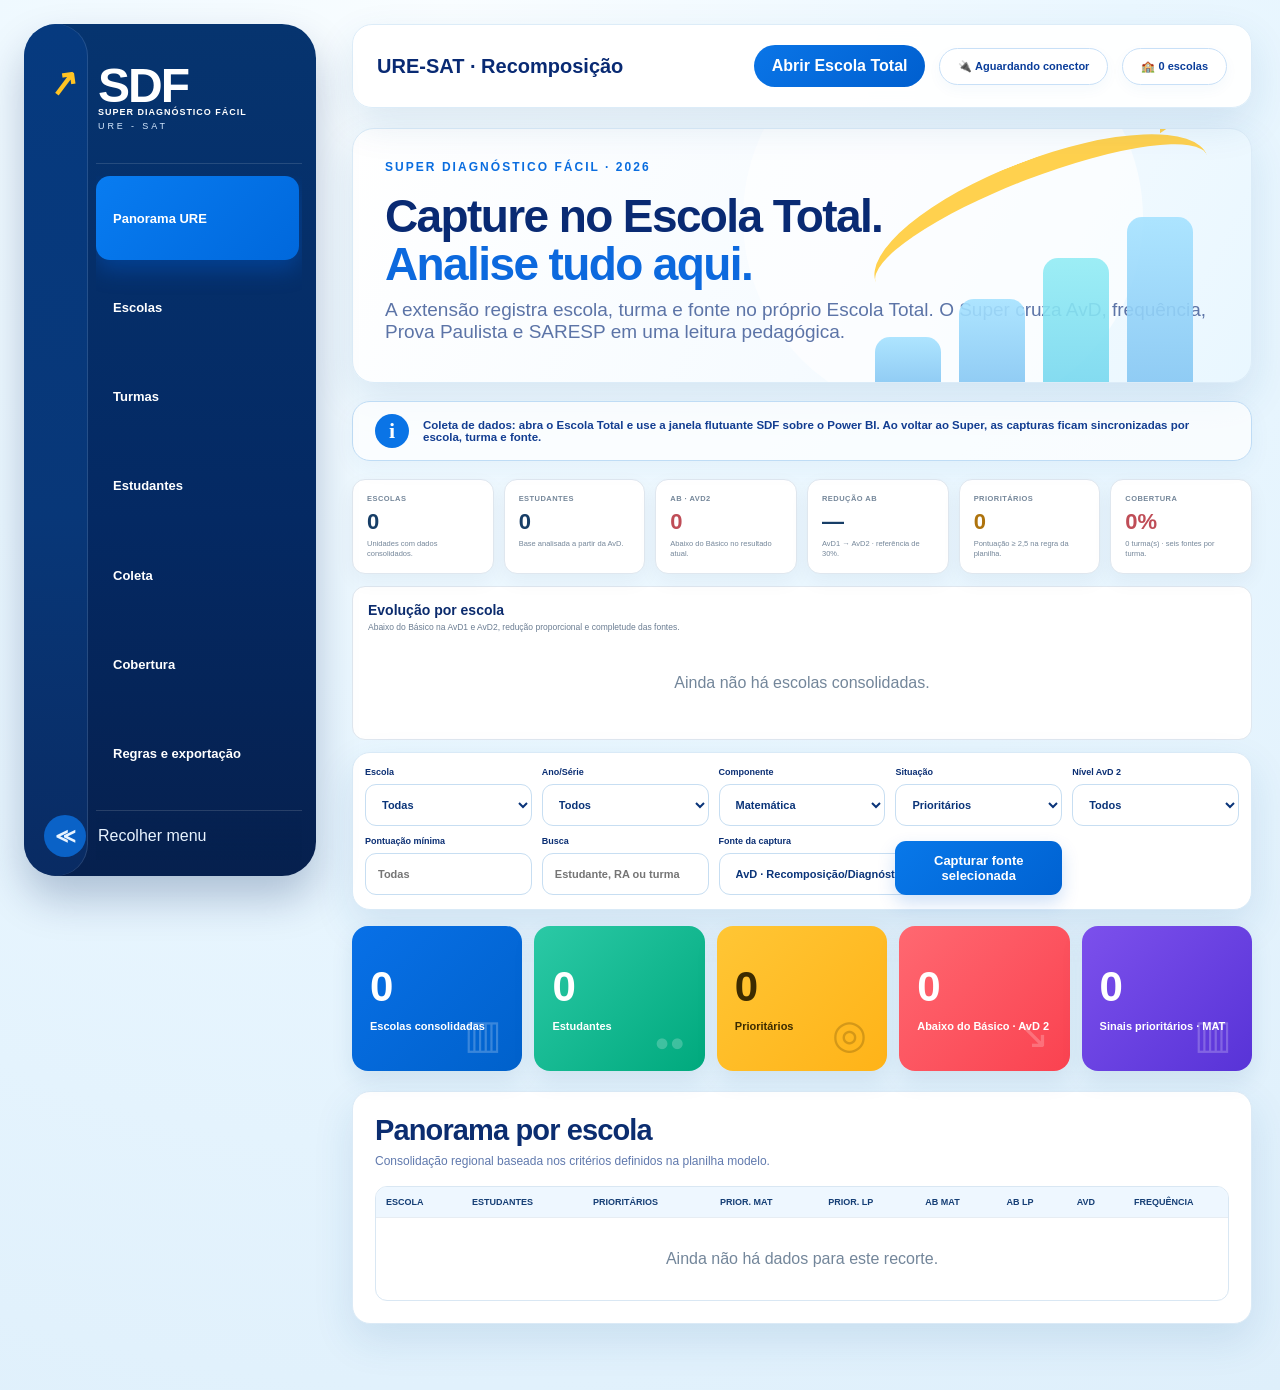
==== commit 59f31fca: "Reorganiza Panorama do Super para leitura pedagogica" ====
--- a/super/index.html
+++ b/super/index.html
@@ -24,15 +24,15 @@
 @media(max-width:1200px){.shell{grid-template-columns:280px 1fr}.side{margin-left:12px;margin-right:14px}.heroVisual{opacity:.58}.toolbar{grid-template-columns:1fr 1fr 1fr}.cards{grid-template-columns:repeat(3,1fr)}.sourcegrid,.criteria{grid-template-columns:1fr 1fr}}
 @media(max-width:820px){.shell,.shell.collapsed{display:block}.side{position:relative;top:0;height:auto;max-height:none;margin:12px;border-radius:24px;padding:18px;display:block}.side:before,.nav button:before,.collapseBtn{display:none}.brand{height:auto}.nav{grid-template-columns:1fr 1fr}.main{padding:0 12px 30px}.top{top:8px}.hero h1{font-size:34px}.heroVisual{display:none}.toolbar,.cards,.sourcegrid,.criteria{grid-template-columns:1fr 1fr}.shell.collapsed .side{width:auto;margin:12px;padding:18px}.shell.collapsed .brand>*{display:block}.shell.collapsed .nav button{width:auto;padding:12px;font-size:12px}}
 @media(max-width:520px){.nav,.toolbar,.cards,.sourcegrid,.criteria{grid-template-columns:1fr}.top{flex-wrap:wrap}.top strong{width:100%}.hero{padding:22px}.hero h1{font-size:29px}.hero p{font-size:15px}}
-.trace{font-size:10px}.trace summary{cursor:pointer;color:#0870e7;font-weight:900}.trace div{min-width:230px;padding:8px 0;line-height:1.7;color:#405b83}.muted{color:#8798a6}.oktxt{color:#16805b;font-weight:800}.badtxt{color:#c83d49;font-weight:800}.source-table td:first-child{font-weight:900;color:#0b2d70}.fixed{background:#eef7ff!important;color:#0b2d70!important;font-weight:900}.toolbar .capture-source{min-width:230px}</style>
+.trace{font-size:10px}.trace summary{cursor:pointer;color:#0870e7;font-weight:900}.trace div{min-width:230px;padding:8px 0;line-height:1.7;color:#405b83}.muted{color:#8798a6}.oktxt{color:#16805b;font-weight:800}.badtxt{color:#c83d49;font-weight:800}.source-table td:first-child{font-weight:900;color:#0b2d70}.fixed{background:#eef7ff!important;color:#0b2d70!important;font-weight:900}.toolbar .capture-source{min-width:230px}.decisionGrid{display:grid;grid-template-columns:repeat(6,minmax(0,1fr));gap:10px;margin:0 0 12px}.decision{padding:14px;border:1px solid #dfe7ef;border-radius:13px;background:#fff;box-shadow:0 7px 20px rgba(20,48,84,.05)}.decision small{display:block;color:#75879a;font-size:7.5px;font-weight:900;letter-spacing:.06em;text-transform:uppercase}.decision b{display:block;margin-top:6px;font-size:22px;color:#173e67}.decision span{display:block;margin-top:4px;color:#75879a;font-size:7.5px;line-height:1.35}.decision.good b{color:#14886f}.decision.warn b{color:#ae730d}.decision.bad b{color:#bf4d57}.decisionPanel{margin-bottom:12px;padding:15px;border:1px solid #dfe7ef;border-radius:13px;background:#fff}.decisionPanel h2{margin:0 0 4px;font-size:14px}.decisionPanel p{margin:0 0 10px;color:#6b7d92;font-size:8.5px}.decisionRows{display:grid;gap:6px}.decisionRow{display:grid;grid-template-columns:minmax(180px,1.5fr) 70px 70px minmax(120px,1fr) 82px 76px;gap:8px;align-items:center;padding:8px 9px;border:1px solid #edf1f5;border-radius:8px}.decisionRow strong{font-size:8.5px}.decisionRow em{font-style:normal;font-size:8.5px;font-weight:900}.decisionTrack{height:7px;background:#edf2f6;border-radius:99px;overflow:hidden}.decisionTrack i{display:block;height:100%;background:#2874c8;border-radius:99px}.decisionDelta{font-size:9px;font-weight:950}.decisionDelta.good{color:#14886f}.decisionDelta.warn{color:#ae730d}.decisionDelta.bad{color:#bf4d57}.decisionCov{display:inline-flex;justify-content:center;padding:4px 7px;border-radius:999px;background:#eef4fb;color:#31536f;font-size:7.5px;font-weight:900}.decisionCov.full{background:#eaf7f2;color:#176a59}@media(max-width:1100px){.decisionGrid{grid-template-columns:repeat(3,1fr)}.decisionRow{grid-template-columns:1fr 60px 60px 80px}.decisionTrack,.decisionCov{display:none}}@media(max-width:650px){.decisionGrid{grid-template-columns:1fr 1fr}.decisionRow{grid-template-columns:1fr 55px 55px}.decisionDelta{display:none}}</style>
 </head>
 <body>
 <div class="shell">
 <aside class="side"><div class="brand"><div><b>SDF</b><span>SUPER DIAGNÓSTICO FÁCIL</span><small>URE - SAT</small></div></div><div class="nav" id="nav"></div><button class="collapseBtn" id="collapseBtn"><span>Recolher menu</span></button></aside>
-<main class="main"><header class="top"><strong>URE-SAT · Recomposição</strong><button id="openPortalBtn" style="height:42px;border:0;border-radius:999px;padding:0 18px;background:linear-gradient(135deg,#0a75e7,#005fcf);color:#fff;font-weight:900;cursor:pointer">Abrir Escola Total</button><span class="pill" id="connector">🔌 Aguardando conector</span><span class="pill" id="schoolsPill">🏫 0 escolas</span></header><section class="hero"><small>SUPER DIAGNÓSTICO FÁCIL · 2026</small><h1>Da escola para a URE.<br><span>Um diagnóstico consolidado.</span></h1><p>AvD, frequência, Prova Paulista e SARESP em uma única visão regional.</p><div class="heroVisual" aria-hidden="true"><i class="bar b1"></i><i class="bar b2"></i><i class="bar b3"></i><i class="bar b4"></i><i class="arrow"></i></div></section><div id="app"></div></main>
+<main class="main"><header class="top"><strong>URE-SAT · Recomposição</strong><button id="openPortalBtn" style="height:42px;border:0;border-radius:999px;padding:0 18px;background:linear-gradient(135deg,#0a75e7,#005fcf);color:#fff;font-weight:900;cursor:pointer">Abrir Escola Total</button><span class="pill" id="connector">🔌 Aguardando conector</span><span class="pill" id="schoolsPill">🏫 0 escolas</span></header><section class="hero"><small>SUPER DIAGNÓSTICO FÁCIL · 2026</small><h1>Capture no Escola Total.<br><span>Analise tudo aqui.</span></h1><p>A extensão registra escola, turma e fonte no próprio Escola Total. O Super cruza AvD, frequência, Prova Paulista e SARESP em uma leitura pedagógica.</p><div class="heroVisual" aria-hidden="true"><i class="bar b1"></i><i class="bar b2"></i><i class="bar b3"></i><i class="bar b4"></i><i class="arrow"></i></div></section><div id="app"></div></main>
 </div>
 <script>
-const tabs=[['panorama','Panorama URE'],['escolas','Escolas'],['turmas','Turmas'],['prioritarios','Prioritários'],['capturas','Capturas por turma'],['fontes','Fontes e cobertura'],['criterios','Critérios']];
+const tabs=[['panorama','Panorama URE'],['escolas','Escolas'],['turmas','Turmas'],['prioritarios','Estudantes'],['capturas','Coleta'],['fontes','Cobertura'],['criterios','Regras e exportação']];
 const state={tab:'panorama',schools:{},criteria:{avd:'below',frequency:75,pp:50,saresp:4,priority:2.5},filters:{school:'',grade:'',subject:'math',priority:'prioritarios',level:'',points:'',captureSource:'avd'},connector:'',session:{loggedIn:false,currentSchool:'',currentTurma:'',currentUre:''},captureNotice:''};
 const clean=v=>String(v??'').replace(/\s+/g,' ').trim();
 const fold=v=>clean(v).normalize('NFD').replace(/[\u0300-\u036f]/g,'').toUpperCase().replace(/[_-]+/g,' ').replace(/\s+/g,' ').trim();
@@ -75,7 +75,8 @@
 function filterBar(){const schools=['',...Object.values(state.schools).map(x=>x.schoolName).sort()],grades=['',...new Set(allScores().map(r=>grade(r.turma)).filter(Boolean))];return `<section class="toolbar"><label>Escola<select id="fSchool">${schools.map(x=>`<option ${state.filters.school===x?'selected':''}>${x||'Todas'}</option>`).join('')}</select></label><label>Ano/Série<select id="fGrade">${grades.map(x=>`<option ${state.filters.grade===x?'selected':''}>${x||'Todos'}</option>`).join('')}</select></label><label>Componente<select id="fSubject"><option value="math" ${state.filters.subject==='math'?'selected':''}>Matemática</option><option value="lp" ${state.filters.subject==='lp'?'selected':''}>Língua Portuguesa</option></select></label><label>Situação<select id="fPriority"><option value="prioritarios" ${state.filters.priority==='prioritarios'?'selected':''}>Prioritários</option><option value="demais" ${state.filters.priority==='demais'?'selected':''}>Demais estudantes</option><option value="todos" ${state.filters.priority==='todos'?'selected':''}>Todos</option></select></label><label>Nível AvD 2<select id="fLevel"><option value="">Todos</option><option value="Abaixo do Básico" ${state.filters.level==='Abaixo do Básico'?'selected':''}>Abaixo do Básico</option><option value="Básico" ${state.filters.level==='Básico'?'selected':''}>Básico</option><option value="Proficiente" ${state.filters.level==='Proficiente'?'selected':''}>Proficiente</option></select></label><label>Pontuação mínima<input id="fPoints" type="number" step="0.5" min="0" max="5.5" value="${state.filters.points||''}" placeholder="Todas"></label><label>Busca<input id="fQuery" placeholder="Estudante, RA ou turma"></label><label class="capture-source">Fonte da captura<select id="fCaptureSource"><option value="avd" ${state.filters.captureSource==='avd'?'selected':''}>AvD · Recomposição/Diagnóstico (TURMA)</option><option value="presenca" ${state.filters.captureSource==='presenca'?'selected':''}>Aluno Presente</option><option value="pp1" ${state.filters.captureSource==='pp1'?'selected':''}>Prova Paulista · 1º bimestre</option><option value="pp2" ${state.filters.captureSource==='pp2'?'selected':''}>Prova Paulista · 2º bimestre</option><option value="pp3" ${state.filters.captureSource==='pp3'?'selected':''}>Prova Paulista · 3º bimestre</option><option value="saresp" ${state.filters.captureSource==='saresp'?'selected':''}>SARESP</option></select></label><button id="capture">Capturar fonte selecionada</button></section>`}
 function visibleScores(){const q=fold(document.getElementById('fQuery')?.value||''),min=state.filters.points===''||state.filters.points==null?null:Number(state.filters.points);return allScores().filter(r=>(!state.filters.school||r.school===state.filters.school)&&(!state.filters.grade||grade(r.turma)===state.filters.grade)&&r.subject===state.filters.subject&&(state.filters.priority==='todos'||(state.filters.priority==='prioritarios'?r.priority:!r.priority))&&(!state.filters.level||level(r.avd2)===state.filters.level)&&(min===null||r.points>=min)&&(!q||fold(`${r.name} ${r.ra} ${r.turma}`).includes(q)))}
 function traceHtml(r){const f=(v,pts)=>`<div>${v?'<span class="badtxt">● +'+pts+'</span>':'<span class="oktxt">○ +0</span>'}</div>`;return `<details class="trace"><summary>Rastrear</summary><div><b>AvD:</b> ${datePt(r.trace.avd)}${f(r.flags.avd1,1)}${f(r.flags.avd2,1.5)}<b>Aluno Presente:</b> ${datePt(r.trace.presenca)}${f(r.flags.frequency,1)}<br><b>PP1:</b> ${datePt(r.trace.pp1)}<br><b>PP2:</b> ${datePt(r.trace.pp2)}<br><b>PP3:</b> ${datePt(r.trace.pp3)}${f(r.flags.pp,1)}<b>SARESP:</b> ${datePt(r.trace.saresp)}${f(r.flags.saresp,1)}</div></details>`}
-function render(){document.getElementById('schoolsPill').textContent=`🏫 ${Object.keys(state.schools).length} escolas`;document.getElementById('connector').textContent=state.connector?`🔌 Conector v${state.connector} · ativo`:'🔌 Aguardando conector';document.getElementById('nav').innerHTML=tabs.map(([id,l])=>`<button data-tab="${id}" class="${state.tab===id?'active':''}">${l}</button>`).join('');document.querySelectorAll('[data-tab]').forEach(b=>b.onclick=()=>{state.tab=b.dataset.tab;render()});const app=document.getElementById('app');let html='';if(state.captureNotice){html+=`<div class="notice">${state.captureNotice}</div>`}if(!Object.keys(state.schools).length&&state.tab!=='criterios'){html+=`<div class="notice"><b>Conexão com o Escola Total:</b> clique em “Abrir Escola Total”, faça o login, abra a escola e a fonte/Power BI desejados e volte ao SDF para usar “Capturar dados no SDF”. Cada captura é incorporada à escola correta.</div>`}if(state.tab==='panorama'){const ss=schoolSummary(),scores=allScores(),prior=new Set(scores.filter(r=>r.priority).map(r=>`${r.school}|${r.ra||r.name+'|'+r.turma}`)).size,below=new Set(scores.filter(r=>level(r.avd2)==='Abaixo do Básico').map(r=>`${r.school}|${r.ra||r.name+'|'+r.turma}`)).size;html+=filterBar()+`<section class="cards"><div class="card"><b>${ss.length}</b><span>Escolas consolidadas</span></div><div class="card"><b>${uniqueStudents()}</b><span>Estudantes</span></div><div class="card"><b>${prior}</b><span>Prioritários</span></div><div class="card"><b>${below}</b><span>Abaixo do Básico · AvD 2</span></div><div class="card"><b>${scores.filter(r=>r.priority&&r.subject==='math').length}</b><span>Sinais prioritários · MAT</span></div></section><section class="panel"><h2>Panorama por escola</h2><p>Consolidação regional baseada nos critérios definidos na planilha modelo.</p>${table(['Escola','Estudantes','Prioritários','Prior. MAT','Prior. LP','AB MAT','AB LP','AvD','Frequência','PP','SARESP'],ss.map(x=>[x.school,x.students,`<span class="flag bad">${x.priority}</span>`,x.priorityMath,x.priorityLp,x.belowMath,x.belowLp,x.coverage.avd?'✓':'—',x.coverage.frequency?'✓':'—',x.coverage.pp+'/3',x.coverage.saresp?'✓':'—']))}</section>`}
+function decisionOverview(){const scores=allScores(),sid=r=>r.school+'|'+(r.ra||r.name+'|'+r.turma),students=new Set(scores.map(sid)),prior=new Set(scores.filter(r=>r.priority).map(sid)),ab1=new Set(scores.filter(r=>level(r.avd1)==='Abaixo do Básico').map(sid)),ab2=new Set(scores.filter(r=>level(r.avd2)==='Abaixo do Básico').map(sid)),cm=captureMatrix(),slots=cm.length*6,filled=cm.reduce((n,x)=>n+['avd','presenca','pp1','pp2','pp3','saresp'].filter(k=>x[k]).length,0),red=ab1.size?((ab1.size-ab2.size)/ab1.size*100):null,ss=schoolSummary();let rows='';for(const x of ss){const schoolScores=scores.filter(r=>r.school===x.school),s1=new Set(schoolScores.filter(r=>level(r.avd1)==='Abaixo do Básico').map(sid)),s2=new Set(schoolScores.filter(r=>level(r.avd2)==='Abaixo do Básico').map(sid)),rr=s1.size?((s1.size-s2.size)/s1.size*100):null,cov=[x.coverage.avd,x.coverage.frequency,x.coverage.pp1,x.coverage.pp2,x.coverage.pp3,x.coverage.saresp].filter(Boolean).length,w=rr==null?0:Math.max(0,Math.min(100,rr)),cls=rr==null?'':rr>=30?'good':rr>=0?'warn':'bad';rows+='<div class="decisionRow"><strong>'+x.school+'</strong><em>'+s1.size+' AB1</em><em>'+s2.size+' AB2</em><div class="decisionTrack"><i style="width:'+w+'%"></i></div><span class="decisionDelta '+cls+'">'+(rr==null?'—':rr.toFixed(1).replace('.',',')+'%')+'</span><span class="decisionCov '+(cov===6?'full':'')+'">'+cov+'/6</span></div>';}const rc=red==null?'':red>=30?'good':red>=0?'warn':'bad',cc=slots&&filled/slots>=.95?'good':slots&&filled/slots>=.6?'warn':'bad';return '<section class="decisionGrid"><div class="decision"><small>Escolas</small><b>'+ss.length+'</b><span>Unidades com dados consolidados.</span></div><div class="decision"><small>Estudantes</small><b>'+students.size+'</b><span>Base analisada a partir da AvD.</span></div><div class="decision bad"><small>AB · AvD2</small><b>'+ab2.size+'</b><span>Abaixo do Básico no resultado atual.</span></div><div class="decision '+rc+'"><small>Redução AB</small><b>'+(red==null?'—':red.toFixed(1).replace('.',',')+'%')+'</b><span>AvD1 → AvD2 · referência de 30%.</span></div><div class="decision warn"><small>Prioritários</small><b>'+prior.size+'</b><span>Pontuação ≥ 2,5 na regra da planilha.</span></div><div class="decision '+cc+'"><small>Cobertura</small><b>'+(slots?(filled/slots*100).toFixed(0):0)+'%</b><span>'+cm.length+' turma(s) · seis fontes por turma.</span></div></section><section class="decisionPanel"><h2>Evolução por escola</h2><p>Abaixo do Básico na AvD1 e AvD2, redução proporcional e completude das fontes.</p><div class="decisionRows">'+(rows||'<div class="empty">Ainda não há escolas consolidadas.</div>')+'</div></section>';}
+function render(){document.getElementById('schoolsPill').textContent=`🏫 ${Object.keys(state.schools).length} escolas`;document.getElementById('connector').textContent=state.connector?`🔌 Conector v${state.connector} · ativo`:'🔌 Aguardando conector';document.getElementById('nav').innerHTML=tabs.map(([id,l])=>`<button data-tab="${id}" class="${state.tab===id?'active':''}">${l}</button>`).join('');document.querySelectorAll('[data-tab]').forEach(b=>b.onclick=()=>{state.tab=b.dataset.tab;render()});const app=document.getElementById('app');let html='';if(state.captureNotice){html+=`<div class="notice">${state.captureNotice}</div>`}if(!Object.keys(state.schools).length&&state.tab!=='criterios'){html+=`<div class="notice"><b>Coleta de dados:</b> abra o Escola Total e use a janela flutuante SDF sobre o Power BI. Ao voltar ao Super, as capturas ficam sincronizadas por escola, turma e fonte.</div>`}if(state.tab==='panorama'){html+=decisionOverview();const ss=schoolSummary(),scores=allScores(),prior=new Set(scores.filter(r=>r.priority).map(r=>`${r.school}|${r.ra||r.name+'|'+r.turma}`)).size,below=new Set(scores.filter(r=>level(r.avd2)==='Abaixo do Básico').map(r=>`${r.school}|${r.ra||r.name+'|'+r.turma}`)).size;html+=filterBar()+`<section class="cards"><div class="card"><b>${ss.length}</b><span>Escolas consolidadas</span></div><div class="card"><b>${uniqueStudents()}</b><span>Estudantes</span></div><div class="card"><b>${prior}</b><span>Prioritários</span></div><div class="card"><b>${below}</b><span>Abaixo do Básico · AvD 2</span></div><div class="card"><b>${scores.filter(r=>r.priority&&r.subject==='math').length}</b><span>Sinais prioritários · MAT</span></div></section><section class="panel"><h2>Panorama por escola</h2><p>Consolidação regional baseada nos critérios definidos na planilha modelo.</p>${table(['Escola','Estudantes','Prioritários','Prior. MAT','Prior. LP','AB MAT','AB LP','AvD','Frequência','PP','SARESP'],ss.map(x=>[x.school,x.students,`<span class="flag bad">${x.priority}</span>`,x.priorityMath,x.priorityLp,x.belowMath,x.belowLp,x.coverage.avd?'✓':'—',x.coverage.frequency?'✓':'—',x.coverage.pp+'/3',x.coverage.saresp?'✓':'—']))}</section>`}
 if(state.tab==='escolas'){const ss=schoolSummary();html+=`<section class="panel"><h2>Escolas da URE-SAT</h2><p>Resumo da cobertura e quantidade de estudantes prioritários por unidade.</p>${table(['#','Escola','Estudantes','Prioritários','Abaixo do Básico','Cobertura'],ss.map((x,i)=>['#'+(i+1),x.school,x.students,`<span class="flag bad">${x.priority}</span>`,x.below,`${[x.coverage.avd1,x.coverage.avd2,x.coverage.frequency,x.coverage.pp>0,x.coverage.saresp].filter(Boolean).length}/5`]))}</section>`}
 if(state.tab==='turmas'){const m=new Map;allScores().forEach(r=>{const k=`${r.school}|${r.turma}`,o=m.get(k)||{school:r.school,turma:r.turma,students:new Set,priority:new Set,priorityMath:new Set,priorityLp:new Set,belowMath:new Set,belowLp:new Set};const id=r.ra||r.name;o.students.add(id);if(r.priority)o.priority.add(id);if(r.priority&&r.subject==='math')o.priorityMath.add(id);if(r.priority&&r.subject==='lp')o.priorityLp.add(id);if(level(r.avd2)==='Abaixo do Básico'&&r.subject==='math')o.belowMath.add(id);if(level(r.avd2)==='Abaixo do Básico'&&r.subject==='lp')o.belowLp.add(id);m.set(k,o)});const rows=[...m.values()].sort((a,b)=>b.priority.size-a.priority.size||a.school.localeCompare(b.school)||a.turma.localeCompare(b.turma));html+=`<section class="panel"><h2>Turmas</h2><p>Distribuição regional por componente, preservando escola e turma de origem.</p>${table(['Escola','Turma','Estudantes','Prioritários','Prior. MAT','Prior. LP','AB MAT','AB LP'],rows.map(x=>[x.school,x.turma,x.students.size,`<span class="flag bad">${x.priority.size}</span>`,x.priorityMath.size,x.priorityLp.size,x.belowMath.size,x.belowLp.size]))}</section>`}
 if(state.tab==='prioritarios'){html+=filterBar();setTimeout(bindFilters,0);const rows=visibleScores();html+=`<section class="panel"><h2>Estudantes</h2><p>Regra da planilha: 2ª AvD = 1,5; 1ª AvD, frequência, média PP e SARESP = 1. Prioritário = 2,5 pontos ou mais.</p>${table(['Escola','Turma','Estudante','RA','Componente','1ª AvD','2ª AvD','Equiv. 2ª AvD','Frequência','PP1','PP2','PP3','Média PP','SARESP','Pts AvD1','Pts AvD2','Pts Freq.','Pts PP','Pts SARESP','Total','Situação','Origem'],rows.map(r=>[r.school,r.turma,r.name,r.ra||'—',r.subject==='math'?'Matemática':'Língua Portuguesa',r.avd1||'Sem dado',r.avd2||'Sem dado',r.equivalence||'Sem dado',r.frequency===null?'Sem dado':fmt(r.frequency),r.pp1===null?'Sem dado':fmt(r.pp1),r.pp2===null?'Sem dado':fmt(r.pp2),r.pp3===null?'Sem dado':fmt(r.pp3),r.pp===null?'Sem dado':fmt(r.pp),r.saresp===null?'Sem dado':r.saresp,r.flags.avd1?'1,0':'0',r.flags.avd2?'1,5':'0',r.flags.frequency?'1,0':'0',r.flags.pp?'1,0':'0',r.flags.saresp?'1,0':'0',`<span class="flag ${r.priority?'bad':'good'}">${r.points.toFixed(1).replace('.',',')}</span>`,r.priority?'PRIORITÁRIO':'Demais',traceHtml(r)]))}</section>`}
@@ -83,7 +84,7 @@
 if(state.tab==='fontes'){const ss=schoolSummary();html+=`<section class="panel"><h2>Fontes e cobertura</h2><p>AvD é a base obrigatória. As demais complementam os mesmos estudantes e nunca criam uma nova lista.</p>${table(['Escola','AvD · obrigatória','Aluno Presente','PP 1º bi','PP 2º bi','PP 3º bi','SARESP'],ss.map(x=>[x.school,x.coverage.avd?'<span class="oktxt">✓ Carregada</span>':'<span class="badtxt">Ausente</span>',x.coverage.frequency?'✓ Carregada':'— Ausente',x.coverage.pp1?'✓ Carregada':'— Ausente',x.coverage.pp2?'✓ Carregada':'— Ausente',x.coverage.pp3?'✓ Carregada':'— Ausente',x.coverage.saresp?'✓ Carregada':'— Ausente']))}</section>`}
 if(state.tab==='criterios'){html+=`<section class="panel"><h2>Critérios de priorização</h2><p>Critérios da planilha-modelo. O limiar de prioridade é fixo em 2,5 pontos.</p><div class="criteria"><label>AvD<select id="cAvd"><option value="below" ${state.criteria.avd==='below'?'selected':''}>Abaixo do Básico</option><option value="below-basic" ${state.criteria.avd==='below-basic'?'selected':''}>Abaixo do Básico ou Básico</option></select></label><label>Frequência abaixo de (%)<input id="cFreq" type="number" value="${state.criteria.frequency}"></label><label>PP média abaixo de (%)<input id="cPP" type="number" value="${state.criteria.pp}"></label><label>SARESP abaixo de<input id="cSar" type="number" step="0.1" value="${state.criteria.saresp}"></label><label>Prioritário a partir de<input class="fixed" type="text" value="2,5 pontos" readonly></label></div><div class="actions"><button id="saveCrit">Salvar critérios</button><button id="exportXls">Exportar Excel</button><button id="exportJson">Backup regional JSON</button><button id="exportCsv">Exportar prioritários CSV</button></div></section>`}
 app.innerHTML=html;bindFilters();bindActions()}
-function bindFilters(){[['fSchool','school'],['fGrade','grade'],['fSubject','subject'],['fPriority','priority'],['fLevel','level'],['fCaptureSource','captureSource']].forEach(([id,k])=>{const e=document.getElementById(id);if(e)e.onchange=()=>{state.filters[k]=e.value==='Todas'||e.value==='Todos'?'':e.value;render()}});const p=document.getElementById('fPoints');if(p)p.onchange=()=>{state.filters.points=p.value;render()};const q=document.getElementById('fQuery');if(q)q.oninput=()=>{if(state.tab==='prioritarios')render()};const c=document.getElementById('capture');if(c)c.onclick=captureCurrent}
+function bindFilters(){[['fSchool','school'],['fGrade','grade'],['fSubject','subject'],['fPriority','priority'],['fLevel','level'],['fCaptureSource','captureSource']].forEach(([id,k])=>{const e=document.getElementById(id);if(e)e.onchange=()=>{state.filters[k]=e.value==='Todas'||e.value==='Todos'?'':e.value;render()}});const p=document.getElementById('fPoints');if(p)p.onchange=()=>{state.filters.points=p.value;render()};const q=document.getElementById('fQuery');if(q)q.oninput=()=>{if(state.tab==='prioritarios')render()};}
 function bindActions(){const clr=document.getElementById('clearCaptures');if(clr)clr.onclick=()=>{if(confirm('Limpar todas as capturas locais do SUPER Diagnóstico Fácil neste navegador?')){state.schools={};localStorage.removeItem('superdf:schools:planilha:v1');state.captureNotice='Capturas locais apagadas. Faça uma nova captura do 1º A e depois do 1º B.';render()}};const b=document.getElementById('saveCrit');if(b)b.onclick=()=>{state.criteria={avd:document.getElementById('cAvd').value,frequency:Number(document.getElementById('cFreq').value),pp:Number(document.getElementById('cPP').value),saresp:Number(document.getElementById('cSar').value),priority:2.5};localStorage.setItem('superdf:criteria',JSON.stringify(state.criteria));render()};const x=document.getElementById('exportXls');if(x)x.onclick=exportExcel;const j=document.getElementById('exportJson');if(j)j.onclick=()=>download('super-diagnostico-facil-uresat-backup.json',JSON.stringify({savedAt:new Date().toISOString(),criteria:{...state.criteria,priority:2.5},schools:state.schools},null,2),'application/json');const c=document.getElementById('exportCsv');if(c)c.onclick=()=>{const rows=allScores().filter(r=>r.priority),head=['Escola','Turma','Estudante','RA','Componente','AvD1','AvD2','Equivalencia AvD2','Frequencia','PP1','PP2','PP3','Media PP','SARESP','Pontos','Situacao'],csv=[head,...rows.map(r=>[r.school,r.turma,r.name,r.ra,r.subject==='math'?'Matemática':'Língua Portuguesa',r.avd1,r.avd2,r.equivalence,r.frequency??'',r.pp1??'',r.pp2??'',r.pp3??'',r.pp??'',r.saresp??'',r.points,'PRIORITÁRIO'])].map(row=>row.map(v=>'"'+String(v??'').replaceAll('"','""')+'"').join(';')).join('\n');download('super-diagnostico-prioritarios.csv','\ufeff'+csv,'text/csv')}}
 function xmlEsc(v){return String(v??'').replaceAll('&','&amp;').replaceAll('<','&lt;').replaceAll('>','&gt;').replaceAll('"','&quot;')}
 function xlsSheet(name,rows){return `<Worksheet ss:Name="${xmlEsc(name).slice(0,31)}"><Table>${rows.map(row=>`<Row>${row.map(v=>`<Cell><Data ss:Type="${typeof v==='number'?'Number':'String'}">${xmlEsc(v)}</Data></Cell>`).join('')}</Row>`).join('')}</Table></Worksheet>`}
@@ -92,7 +93,7 @@
 function openPortal(){state.captureNotice='Abrindo o Escola Total...';render();try{window.open('https://escolatotal.educacao.sp.gov.br/','_blank','noopener')}catch{}window.postMessage({source:'diagnostico-facil',type:'DIAG_REQUEST_PORTAL',activate:true,requestId:'super-open-'+Date.now()},'*')}
 function recoverExtensionContext(message){const msg=clean(message);if(!/extension context invalidated/i.test(msg))return false;const already=sessionStorage.getItem('sdf:context-recovery');if(already==='1'){state.captureNotice='A extensão foi recarregada, mas a ponte ainda não voltou. Atualize esta página uma vez e tente novamente.';render();return true}sessionStorage.setItem('sdf:context-recovery','1');state.captureNotice='A extensão foi atualizada/recarregada. Reconectando automaticamente...';render();setTimeout(()=>location.reload(),700);return true}
 function captureCurrent(){if(!state.connector){state.captureNotice='Conector URE-SAT não detectado. Atualize a extensão e recarregue esta página.';render();return}const selected=state.filters.captureSource||'avd';const map={avd:{sessionSource:'diagnosticas',mode:'diagnosticas',label:'AvD · Recomposição/Diagnóstico (TURMA)'},presenca:{sessionSource:'presenca',mode:'aluno-presente',label:'Aluno Presente'},pp1:{sessionSource:'pp1',mode:'prova-paulista',label:'Prova Paulista · 1º bimestre'},pp2:{sessionSource:'pp2',mode:'prova-paulista',label:'Prova Paulista · 2º bimestre'},pp3:{sessionSource:'pp3',mode:'prova-paulista',label:'Prova Paulista · 3º bimestre'},saresp:{sessionSource:'saresp',mode:'saresp',label:'SARESP'}};const cfg=map[selected],turma=clean(state.session.currentTurma||''),school=clean(state.session.currentSchool||'');state.captureNotice='Capturando '+cfg.label+(turma?' · '+turma:'')+'...';render();window.postMessage({source:'diagnostico-facil',type:'DIAG_CAPTURE_CURRENT_VIEW',requestId:'super-'+Date.now(),sessionSource:cfg.sessionSource,sessionId:'superdf-'+Date.now(),sourceLabel:cfg.label,mode:cfg.mode,targetSchool:school,targetTurma:turma,destination:'sdf',destinationLabel:'SUPER Diagnóstico Fácil — URE-SAT',year:2026,manualCapture:true},'*')}
-function normalizeCapture(data){if(!data||typeof data!=='object')return null;const selected=state.filters.captureSource||data.sourceId||'avd',all={...(data.datasets||{})};if(data.dataset&&Array.isArray(data.dataset.rows))all[data.dataset.key||data.dataset.label||'dataset']=data.dataset;const candidates={avd:['avd','recomposicao','diagnosticas','diagnostica1','diagnostica2','powerbiRaw'],presenca:['presenca','powerbiRaw'],pp1:['pp1','provaPaulista','powerbiRaw'],pp2:['pp2','provaPaulista','powerbiRaw'],pp3:['pp3','provaPaulista','powerbiRaw'],saresp:['saresp','powerbiRaw']}[selected]||[];let chosen=null;for(const k of candidates){const d=all[k];if(d&&Array.isArray(d.rows)&&d.rows.length&&(!chosen||d.rows.length>chosen.rows.length))chosen=d}const ds={};if(chosen){const labels={avd:'AvD · Recomposição/Diagnóstico (TURMA)',presenca:'Aluno Presente',pp1:'Prova Paulista · 1º bimestre',pp2:'Prova Paulista · 2º bimestre',pp3:'Prova Paulista · 3º bimestre',saresp:'SARESP'};ds[selected]={...chosen,key:selected,label:labels[selected],capturedAt:chosen.capturedAt||data.capturedAt||new Date().toISOString(),coverage:'fonte-confirmada-no-sdf'}}else Object.assign(ds,datasets(all));return{captureId:data.captureId||'',captureKey:data.captureKey||'',captureScope:data.captureScope||'turma',sourceId:data.sourceId||selected,sourceLabel:data.sourceLabel||sourceLabelFor(selected),detectedSource:data.detectedSource||data.context?.detectedSource||'',schoolName:clean(data.context?.school||data.schoolName||data.school||state.session.currentSchool||''),context:{...(data.context||{}),school:clean(data.context?.school||data.schoolName||data.school||state.session.currentSchool||'')},datasets:ds,studentRows:Array.isArray(data.studentRows)?data.studentRows:[]}}
+function normalizeCapture(data){if(!data||typeof data!=='object')return null;const selected=data.sourceId||state.filters.captureSource||'avd',all={...(data.datasets||{})};if(data.dataset&&Array.isArray(data.dataset.rows))all[data.dataset.key||data.dataset.label||'dataset']=data.dataset;const candidates={avd:['avd','recomposicao','diagnosticas','diagnostica1','diagnostica2','powerbiRaw'],presenca:['presenca','powerbiRaw'],pp1:['pp1','provaPaulista','powerbiRaw'],pp2:['pp2','provaPaulista','powerbiRaw'],pp3:['pp3','provaPaulista','powerbiRaw'],saresp:['saresp','powerbiRaw']}[selected]||[];let chosen=null;for(const k of candidates){const d=all[k];if(d&&Array.isArray(d.rows)&&d.rows.length&&(!chosen||d.rows.length>chosen.rows.length))chosen=d}const ds={};if(chosen){const labels={avd:'AvD · Recomposição/Diagnóstico (TURMA)',presenca:'Aluno Presente',pp1:'Prova Paulista · 1º bimestre',pp2:'Prova Paulista · 2º bimestre',pp3:'Prova Paulista · 3º bimestre',saresp:'SARESP'};ds[selected]={...chosen,key:selected,label:labels[selected],capturedAt:chosen.capturedAt||data.capturedAt||new Date().toISOString(),coverage:'fonte-confirmada-no-sdf'}}else Object.assign(ds,datasets(all));return{captureId:data.captureId||'',captureKey:data.captureKey||'',captureScope:data.captureScope||'turma',sourceId:data.sourceId||selected,sourceLabel:data.sourceLabel||sourceLabelFor(selected),detectedSource:data.detectedSource||data.context?.detectedSource||'',schoolName:clean(data.context?.school||data.schoolName||data.school||state.session.currentSchool||''),context:{...(data.context||{}),school:clean(data.context?.school||data.schoolName||data.school||state.session.currentSchool||'')},datasets:ds,studentRows:Array.isArray(data.studentRows)?data.studentRows:[]}}
 function splitCaptureByTurma(summary,candidate){
   const contextTurma=clean(summary?.context?.turma||state.session.currentTurma||'');
   const groups=new Map(),untagged=[];
@@ -108,9 +109,9 @@
   if(groups.size>1&&untagged.length)return[];
   return[...groups.values()];
 }
-function saveSchool(summary){
+function saveSchool(summary,opts={}){
   const school=infer(summary)||clean(summary?.schoolName)||clean(summary?.context?.school);
-  const selected=state.filters.captureSource||summary?.sourceId||'avd';
+  const selected=summary?.sourceId||state.filters.captureSource||'avd';
   const incoming=datasets(summary?.datasets||{}),candidate=incoming[selected];
   if(!school){state.captureNotice='Captura recebida, mas a escola não foi identificada. Confirme a escola no Escola Total e capture novamente.';render();return}
   if(!candidate||!Array.isArray(candidate.rows)||!candidate.rows.length){state.captureNotice='Captura rejeitada: a fonte selecionada não retornou registros válidos. A captura anterior foi preservada.';render();return}
@@ -134,18 +135,31 @@
   merged.studentRows=rebuild(merged);
   state.schools[id]={id,schoolName:school,updatedAt:new Date().toISOString(),summary:merged};
   localStorage.setItem('superdf:schools:planilha:v1',JSON.stringify(state.schools));
-  state.captureNotice=groups.length===1?school+' · '+groups[0].turma+' · '+sourceLabelFor(selected)+' salva com '+total.toLocaleString('pt-BR')+' registro(s).':school+' · '+groups.length+' turmas separadas automaticamente em '+sourceLabelFor(selected)+' · '+total.toLocaleString('pt-BR')+' registros.';
-  state.tab='capturas';render();
+  if(!opts.silent){state.captureNotice=groups.length===1?school+' · '+groups[0].turma+' · '+sourceLabelFor(selected)+' salva com '+total.toLocaleString('pt-BR')+' registro(s).':school+' · '+groups.length+' turmas separadas automaticamente em '+sourceLabelFor(selected)+' · '+total.toLocaleString('pt-BR')+' registros.';state.tab='capturas';render()}
+}
+function syncStoredCaptures(list){
+  let ok=0;
+  for(const raw of list||[]){
+    const n=normalizeCapture(raw);
+    if(!n)continue;
+    saveSchool(n,{silent:true});
+    ok++;
+  }
+  if((list||[]).length)state.captureNotice=(list||[]).length+' captura(s) da extensão sincronizada(s) com o Super.';
+  render();
+  return ok;
 }
 function migrate(){try{state.criteria={...state.criteria,...JSON.parse(localStorage.getItem('superdf:criteria')||'{}')}}catch{}try{state.schools=JSON.parse(localStorage.getItem('superdf:schools:planilha:v1')||'{}')}catch{state.schools={}}}
 window.addEventListener('message',e=>{const d=e.data||{};if(!['diagnostico-facil-extrator','escola-total-extrator','ure-sat-conector','ure-sat-escola-total'].includes(d.source))return;
-if(d.type==='DF_READY'||d.type==='EXTRACTOR_READY'){sessionStorage.removeItem('sdf:context-recovery');state.connector=d.version||d.extensionVersion||d.payload?.version||'detectado';state.captureNotice='Conector detectado. Abra o Escola Total, escolha a escola e a fonte que deseja capturar.';window.postMessage({source:'diagnostico-facil',type:'DIAG_REQUEST_SESSION',requestId:'super-session-'+Date.now()},'*');render();return}
+if(d.type==='DF_READY'||d.type==='EXTRACTOR_READY'){sessionStorage.removeItem('sdf:context-recovery');state.connector=d.version||d.extensionVersion||d.payload?.version||'detectado';state.captureNotice='Conector detectado. A captura é feita pela janela flutuante dentro do Escola Total; o Super sincroniza os dados salvos.';window.postMessage({source:'diagnostico-facil',type:'DIAG_REQUEST_SESSION',requestId:'super-session-'+Date.now()},'*');render();return}
 if(d.type==='DF_SESSION'||d.type==='ESCOLA_TOTAL_SESSION'){const s=d.session||d.payload?.session||{};state.session={loggedIn:!!s.loggedIn,currentSchool:clean(s.currentSchool),currentTurma:clean(s.currentTurma||s.turma),currentUre:clean(s.currentUre)};state.captureNotice=s.loggedIn?'Escola Total conectado'+(s.currentSchool?' · '+s.currentSchool:''):'Aguardando login no Escola Total.';render();return}
 if(d.type==='ESCOLA_TOTAL_SCHOOL_SELECTED'||d.type==='CONTEXT_CHANGED'){const x=d.session||d.payload?.session||d.payload||{};state.session={...state.session,loggedIn:true,currentSchool:clean(x.currentSchool||x.school||state.session.currentSchool),currentTurma:clean(x.currentTurma||x.turma||state.session.currentTurma),currentUre:clean(x.currentUre||x.ure||state.session.currentUre)};state.captureNotice='Contexto atualizado'+(state.session.currentSchool?' · '+state.session.currentSchool:'')+(state.session.currentTurma?' · '+state.session.currentTurma:'');render();return}
 if(d.type==='ESCOLA_TOTAL_LOGIN_REQUIRED'){state.session.loggedIn=false;state.captureNotice='Faça o login oficial no Escola Total e depois volte ao SDF.';render();return}
 if(d.type==='DF_SOURCE_SESSION_PROGRESS'||d.type==='DF_CAPTURE_PROGRESS'||d.type==='ESCOLA_TOTAL_FULL_CAPTURE_PROGRESS'){const c=d.context||d.payload?.context||{};if(c.turma)state.session.currentTurma=clean(c.turma);if(c.school)state.session.currentSchool=clean(c.school);state.captureNotice=(d.progress?.text||d.payload?.progress?.text||'Capturando Power BI...')+(state.session.currentTurma?' · '+state.session.currentTurma:'');render();return}
 if(d.type==='DF_SOURCE_SESSION_ERROR'||d.type==='DF_ERROR'||d.type==='ESCOLA_TOTAL_ERROR'){const err=clean(d.error||d.payload?.error||'verifique a tela atual do Escola Total.');if(recoverExtensionContext(err))return;state.captureNotice='Falha na captura: '+err;render();return}
 if(d.type==='DF_SOURCE_SESSION_UNAVAILABLE'){state.captureNotice='A tela atual não pôde ser lida. Abra a fonte/Power BI desejada no Escola Total e tente novamente.';render();return}
+if(d.type==='DF_STORED_CAPTURES'){syncStoredCaptures(d.captures||d.payload?.captures||[]);return}
+if(d.type==='DF_STORED_CAPTURE_UPDATED'){const c=d.capture||d.payload?.capture;if(c)syncStoredCaptures([c]);return}
 if(d.type==='DF_SOURCE_SESSION_DATA'||d.type==='DF_SOURCE_SESSION_COMPLETE'){const data=d.payload?.data;if(data){const s=normalizeCapture(data);if(s)saveSchool(s)}return}
 if(d.type==='DF_DATA'||d.type==='ESCOLA_TOTAL_CAPTURE_DATA'||d.type==='ESCOLA_TOTAL_DATA'||d.type==='ESCOLA_TOTAL_MODULE_DATA'||d.type==='ESCOLA_TOTAL_COMBO_DATA'||d.type==='ESCOLA_TOTAL_FULL_CAPTURE_DATA'||d.type==='ESCOLA_TOTAL_FULL_CAPTURE_COMPLETE'){const p=d.payload||{},raw=p.biSummary||p.analysis||p.summary||p.data||(p.datasets||p.studentRows||p.dataset?p:null);const s=normalizeCapture(raw)||raw;if(s&&!s.regionMode)saveSchool(s);return}
 });
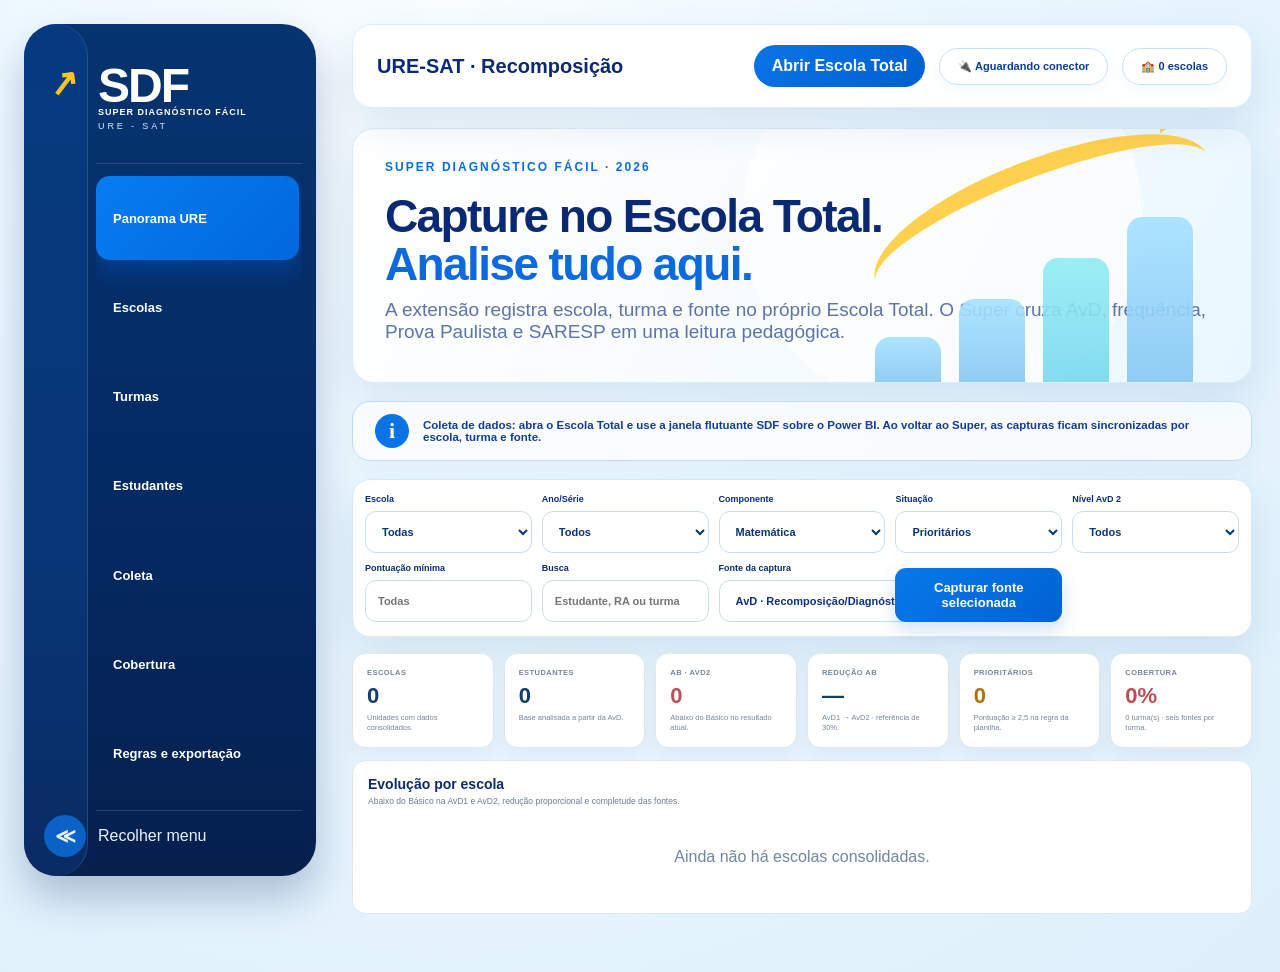
==== commit df9f8f6e: "Otimiza carregamento e sincronizacao do Super DF" ====
--- a/super/index.html
+++ b/super/index.html
@@ -76,7 +76,7 @@
 function visibleScores(){const q=fold(document.getElementById('fQuery')?.value||''),min=state.filters.points===''||state.filters.points==null?null:Number(state.filters.points);return allScores().filter(r=>(!state.filters.school||r.school===state.filters.school)&&(!state.filters.grade||grade(r.turma)===state.filters.grade)&&r.subject===state.filters.subject&&(state.filters.priority==='todos'||(state.filters.priority==='prioritarios'?r.priority:!r.priority))&&(!state.filters.level||level(r.avd2)===state.filters.level)&&(min===null||r.points>=min)&&(!q||fold(`${r.name} ${r.ra} ${r.turma}`).includes(q)))}
 function traceHtml(r){const f=(v,pts)=>`<div>${v?'<span class="badtxt">● +'+pts+'</span>':'<span class="oktxt">○ +0</span>'}</div>`;return `<details class="trace"><summary>Rastrear</summary><div><b>AvD:</b> ${datePt(r.trace.avd)}${f(r.flags.avd1,1)}${f(r.flags.avd2,1.5)}<b>Aluno Presente:</b> ${datePt(r.trace.presenca)}${f(r.flags.frequency,1)}<br><b>PP1:</b> ${datePt(r.trace.pp1)}<br><b>PP2:</b> ${datePt(r.trace.pp2)}<br><b>PP3:</b> ${datePt(r.trace.pp3)}${f(r.flags.pp,1)}<b>SARESP:</b> ${datePt(r.trace.saresp)}${f(r.flags.saresp,1)}</div></details>`}
 function decisionOverview(){const scores=allScores(),sid=r=>r.school+'|'+(r.ra||r.name+'|'+r.turma),students=new Set(scores.map(sid)),prior=new Set(scores.filter(r=>r.priority).map(sid)),ab1=new Set(scores.filter(r=>level(r.avd1)==='Abaixo do Básico').map(sid)),ab2=new Set(scores.filter(r=>level(r.avd2)==='Abaixo do Básico').map(sid)),cm=captureMatrix(),slots=cm.length*6,filled=cm.reduce((n,x)=>n+['avd','presenca','pp1','pp2','pp3','saresp'].filter(k=>x[k]).length,0),red=ab1.size?((ab1.size-ab2.size)/ab1.size*100):null,ss=schoolSummary();let rows='';for(const x of ss){const schoolScores=scores.filter(r=>r.school===x.school),s1=new Set(schoolScores.filter(r=>level(r.avd1)==='Abaixo do Básico').map(sid)),s2=new Set(schoolScores.filter(r=>level(r.avd2)==='Abaixo do Básico').map(sid)),rr=s1.size?((s1.size-s2.size)/s1.size*100):null,cov=[x.coverage.avd,x.coverage.frequency,x.coverage.pp1,x.coverage.pp2,x.coverage.pp3,x.coverage.saresp].filter(Boolean).length,w=rr==null?0:Math.max(0,Math.min(100,rr)),cls=rr==null?'':rr>=30?'good':rr>=0?'warn':'bad';rows+='<div class="decisionRow"><strong>'+x.school+'</strong><em>'+s1.size+' AB1</em><em>'+s2.size+' AB2</em><div class="decisionTrack"><i style="width:'+w+'%"></i></div><span class="decisionDelta '+cls+'">'+(rr==null?'—':rr.toFixed(1).replace('.',',')+'%')+'</span><span class="decisionCov '+(cov===6?'full':'')+'">'+cov+'/6</span></div>';}const rc=red==null?'':red>=30?'good':red>=0?'warn':'bad',cc=slots&&filled/slots>=.95?'good':slots&&filled/slots>=.6?'warn':'bad';return '<section class="decisionGrid"><div class="decision"><small>Escolas</small><b>'+ss.length+'</b><span>Unidades com dados consolidados.</span></div><div class="decision"><small>Estudantes</small><b>'+students.size+'</b><span>Base analisada a partir da AvD.</span></div><div class="decision bad"><small>AB · AvD2</small><b>'+ab2.size+'</b><span>Abaixo do Básico no resultado atual.</span></div><div class="decision '+rc+'"><small>Redução AB</small><b>'+(red==null?'—':red.toFixed(1).replace('.',',')+'%')+'</b><span>AvD1 → AvD2 · referência de 30%.</span></div><div class="decision warn"><small>Prioritários</small><b>'+prior.size+'</b><span>Pontuação ≥ 2,5 na regra da planilha.</span></div><div class="decision '+cc+'"><small>Cobertura</small><b>'+(slots?(filled/slots*100).toFixed(0):0)+'%</b><span>'+cm.length+' turma(s) · seis fontes por turma.</span></div></section><section class="decisionPanel"><h2>Evolução por escola</h2><p>Abaixo do Básico na AvD1 e AvD2, redução proporcional e completude das fontes.</p><div class="decisionRows">'+(rows||'<div class="empty">Ainda não há escolas consolidadas.</div>')+'</div></section>';}
-function render(){document.getElementById('schoolsPill').textContent=`🏫 ${Object.keys(state.schools).length} escolas`;document.getElementById('connector').textContent=state.connector?`🔌 Conector v${state.connector} · ativo`:'🔌 Aguardando conector';document.getElementById('nav').innerHTML=tabs.map(([id,l])=>`<button data-tab="${id}" class="${state.tab===id?'active':''}">${l}</button>`).join('');document.querySelectorAll('[data-tab]').forEach(b=>b.onclick=()=>{state.tab=b.dataset.tab;render()});const app=document.getElementById('app');let html='';if(state.captureNotice){html+=`<div class="notice">${state.captureNotice}</div>`}if(!Object.keys(state.schools).length&&state.tab!=='criterios'){html+=`<div class="notice"><b>Coleta de dados:</b> abra o Escola Total e use a janela flutuante SDF sobre o Power BI. Ao voltar ao Super, as capturas ficam sincronizadas por escola, turma e fonte.</div>`}if(state.tab==='panorama'){html+=decisionOverview();const ss=schoolSummary(),scores=allScores(),prior=new Set(scores.filter(r=>r.priority).map(r=>`${r.school}|${r.ra||r.name+'|'+r.turma}`)).size,below=new Set(scores.filter(r=>level(r.avd2)==='Abaixo do Básico').map(r=>`${r.school}|${r.ra||r.name+'|'+r.turma}`)).size;html+=filterBar()+`<section class="cards"><div class="card"><b>${ss.length}</b><span>Escolas consolidadas</span></div><div class="card"><b>${uniqueStudents()}</b><span>Estudantes</span></div><div class="card"><b>${prior}</b><span>Prioritários</span></div><div class="card"><b>${below}</b><span>Abaixo do Básico · AvD 2</span></div><div class="card"><b>${scores.filter(r=>r.priority&&r.subject==='math').length}</b><span>Sinais prioritários · MAT</span></div></section><section class="panel"><h2>Panorama por escola</h2><p>Consolidação regional baseada nos critérios definidos na planilha modelo.</p>${table(['Escola','Estudantes','Prioritários','Prior. MAT','Prior. LP','AB MAT','AB LP','AvD','Frequência','PP','SARESP'],ss.map(x=>[x.school,x.students,`<span class="flag bad">${x.priority}</span>`,x.priorityMath,x.priorityLp,x.belowMath,x.belowLp,x.coverage.avd?'✓':'—',x.coverage.frequency?'✓':'—',x.coverage.pp+'/3',x.coverage.saresp?'✓':'—']))}</section>`}
+function render(){document.getElementById('schoolsPill').textContent=`🏫 ${Object.keys(state.schools).length} escolas`;document.getElementById('connector').textContent=state.connector?`🔌 Conector v${state.connector} · ativo`:'🔌 Aguardando conector';document.getElementById('nav').innerHTML=tabs.map(([id,l])=>`<button data-tab="${id}" class="${state.tab===id?'active':''}">${l}</button>`).join('');document.querySelectorAll('[data-tab]').forEach(b=>b.onclick=()=>{state.tab=b.dataset.tab;render()});const app=document.getElementById('app');let html='';if(state.captureNotice){html+=`<div class="notice">${state.captureNotice}</div>`}if(!Object.keys(state.schools).length&&state.tab!=='criterios'){html+=`<div class="notice"><b>Coleta de dados:</b> abra o Escola Total e use a janela flutuante SDF sobre o Power BI. Ao voltar ao Super, as capturas ficam sincronizadas por escola, turma e fonte.</div>`}if(state.tab==='panorama'){html+=filterBar()+decisionOverview()}
 if(state.tab==='escolas'){const ss=schoolSummary();html+=`<section class="panel"><h2>Escolas da URE-SAT</h2><p>Resumo da cobertura e quantidade de estudantes prioritários por unidade.</p>${table(['#','Escola','Estudantes','Prioritários','Abaixo do Básico','Cobertura'],ss.map((x,i)=>['#'+(i+1),x.school,x.students,`<span class="flag bad">${x.priority}</span>`,x.below,`${[x.coverage.avd1,x.coverage.avd2,x.coverage.frequency,x.coverage.pp>0,x.coverage.saresp].filter(Boolean).length}/5`]))}</section>`}
 if(state.tab==='turmas'){const m=new Map;allScores().forEach(r=>{const k=`${r.school}|${r.turma}`,o=m.get(k)||{school:r.school,turma:r.turma,students:new Set,priority:new Set,priorityMath:new Set,priorityLp:new Set,belowMath:new Set,belowLp:new Set};const id=r.ra||r.name;o.students.add(id);if(r.priority)o.priority.add(id);if(r.priority&&r.subject==='math')o.priorityMath.add(id);if(r.priority&&r.subject==='lp')o.priorityLp.add(id);if(level(r.avd2)==='Abaixo do Básico'&&r.subject==='math')o.belowMath.add(id);if(level(r.avd2)==='Abaixo do Básico'&&r.subject==='lp')o.belowLp.add(id);m.set(k,o)});const rows=[...m.values()].sort((a,b)=>b.priority.size-a.priority.size||a.school.localeCompare(b.school)||a.turma.localeCompare(b.turma));html+=`<section class="panel"><h2>Turmas</h2><p>Distribuição regional por componente, preservando escola e turma de origem.</p>${table(['Escola','Turma','Estudantes','Prioritários','Prior. MAT','Prior. LP','AB MAT','AB LP'],rows.map(x=>[x.school,x.turma,x.students.size,`<span class="flag bad">${x.priority.size}</span>`,x.priorityMath.size,x.priorityLp.size,x.belowMath.size,x.belowLp.size]))}</section>`}
 if(state.tab==='prioritarios'){html+=filterBar();setTimeout(bindFilters,0);const rows=visibleScores();html+=`<section class="panel"><h2>Estudantes</h2><p>Regra da planilha: 2ª AvD = 1,5; 1ª AvD, frequência, média PP e SARESP = 1. Prioritário = 2,5 pontos ou mais.</p>${table(['Escola','Turma','Estudante','RA','Componente','1ª AvD','2ª AvD','Equiv. 2ª AvD','Frequência','PP1','PP2','PP3','Média PP','SARESP','Pts AvD1','Pts AvD2','Pts Freq.','Pts PP','Pts SARESP','Total','Situação','Origem'],rows.map(r=>[r.school,r.turma,r.name,r.ra||'—',r.subject==='math'?'Matemática':'Língua Portuguesa',r.avd1||'Sem dado',r.avd2||'Sem dado',r.equivalence||'Sem dado',r.frequency===null?'Sem dado':fmt(r.frequency),r.pp1===null?'Sem dado':fmt(r.pp1),r.pp2===null?'Sem dado':fmt(r.pp2),r.pp3===null?'Sem dado':fmt(r.pp3),r.pp===null?'Sem dado':fmt(r.pp),r.saresp===null?'Sem dado':r.saresp,r.flags.avd1?'1,0':'0',r.flags.avd2?'1,5':'0',r.flags.frequency?'1,0':'0',r.flags.pp?'1,0':'0',r.flags.saresp?'1,0':'0',`<span class="flag ${r.priority?'bad':'good'}">${r.points.toFixed(1).replace('.',',')}</span>`,r.priority?'PRIORITÁRIO':'Demais',traceHtml(r)]))}</section>`}
@@ -85,7 +85,7 @@
 if(state.tab==='criterios'){html+=`<section class="panel"><h2>Critérios de priorização</h2><p>Critérios da planilha-modelo. O limiar de prioridade é fixo em 2,5 pontos.</p><div class="criteria"><label>AvD<select id="cAvd"><option value="below" ${state.criteria.avd==='below'?'selected':''}>Abaixo do Básico</option><option value="below-basic" ${state.criteria.avd==='below-basic'?'selected':''}>Abaixo do Básico ou Básico</option></select></label><label>Frequência abaixo de (%)<input id="cFreq" type="number" value="${state.criteria.frequency}"></label><label>PP média abaixo de (%)<input id="cPP" type="number" value="${state.criteria.pp}"></label><label>SARESP abaixo de<input id="cSar" type="number" step="0.1" value="${state.criteria.saresp}"></label><label>Prioritário a partir de<input class="fixed" type="text" value="2,5 pontos" readonly></label></div><div class="actions"><button id="saveCrit">Salvar critérios</button><button id="exportXls">Exportar Excel</button><button id="exportJson">Backup regional JSON</button><button id="exportCsv">Exportar prioritários CSV</button></div></section>`}
 app.innerHTML=html;bindFilters();bindActions()}
 function bindFilters(){[['fSchool','school'],['fGrade','grade'],['fSubject','subject'],['fPriority','priority'],['fLevel','level'],['fCaptureSource','captureSource']].forEach(([id,k])=>{const e=document.getElementById(id);if(e)e.onchange=()=>{state.filters[k]=e.value==='Todas'||e.value==='Todos'?'':e.value;render()}});const p=document.getElementById('fPoints');if(p)p.onchange=()=>{state.filters.points=p.value;render()};const q=document.getElementById('fQuery');if(q)q.oninput=()=>{if(state.tab==='prioritarios')render()};}
-function bindActions(){const clr=document.getElementById('clearCaptures');if(clr)clr.onclick=()=>{if(confirm('Limpar todas as capturas locais do SUPER Diagnóstico Fácil neste navegador?')){state.schools={};localStorage.removeItem('superdf:schools:planilha:v1');state.captureNotice='Capturas locais apagadas. Faça uma nova captura do 1º A e depois do 1º B.';render()}};const b=document.getElementById('saveCrit');if(b)b.onclick=()=>{state.criteria={avd:document.getElementById('cAvd').value,frequency:Number(document.getElementById('cFreq').value),pp:Number(document.getElementById('cPP').value),saresp:Number(document.getElementById('cSar').value),priority:2.5};localStorage.setItem('superdf:criteria',JSON.stringify(state.criteria));render()};const x=document.getElementById('exportXls');if(x)x.onclick=exportExcel;const j=document.getElementById('exportJson');if(j)j.onclick=()=>download('super-diagnostico-facil-uresat-backup.json',JSON.stringify({savedAt:new Date().toISOString(),criteria:{...state.criteria,priority:2.5},schools:state.schools},null,2),'application/json');const c=document.getElementById('exportCsv');if(c)c.onclick=()=>{const rows=allScores().filter(r=>r.priority),head=['Escola','Turma','Estudante','RA','Componente','AvD1','AvD2','Equivalencia AvD2','Frequencia','PP1','PP2','PP3','Media PP','SARESP','Pontos','Situacao'],csv=[head,...rows.map(r=>[r.school,r.turma,r.name,r.ra,r.subject==='math'?'Matemática':'Língua Portuguesa',r.avd1,r.avd2,r.equivalence,r.frequency??'',r.pp1??'',r.pp2??'',r.pp3??'',r.pp??'',r.saresp??'',r.points,'PRIORITÁRIO'])].map(row=>row.map(v=>'"'+String(v??'').replaceAll('"','""')+'"').join(';')).join('\n');download('super-diagnostico-prioritarios.csv','\ufeff'+csv,'text/csv')}}
+function bindActions(){const clr=document.getElementById('clearCaptures');if(clr)clr.onclick=()=>{if(confirm('Limpar todas as capturas locais do SUPER Diagnóstico Fácil neste navegador?')){state.schools={};lastStoredSyncSignature='';localStorage.removeItem('superdf:schools:planilha:v1');state.captureNotice='Capturas locais apagadas. Faça uma nova captura do 1º A e depois do 1º B.';render()}};const b=document.getElementById('saveCrit');if(b)b.onclick=()=>{state.criteria={avd:document.getElementById('cAvd').value,frequency:Number(document.getElementById('cFreq').value),pp:Number(document.getElementById('cPP').value),saresp:Number(document.getElementById('cSar').value),priority:2.5};localStorage.setItem('superdf:criteria',JSON.stringify(state.criteria));render()};const x=document.getElementById('exportXls');if(x)x.onclick=exportExcel;const j=document.getElementById('exportJson');if(j)j.onclick=()=>download('super-diagnostico-facil-uresat-backup.json',JSON.stringify({savedAt:new Date().toISOString(),criteria:{...state.criteria,priority:2.5},schools:state.schools},null,2),'application/json');const c=document.getElementById('exportCsv');if(c)c.onclick=()=>{const rows=allScores().filter(r=>r.priority),head=['Escola','Turma','Estudante','RA','Componente','AvD1','AvD2','Equivalencia AvD2','Frequencia','PP1','PP2','PP3','Media PP','SARESP','Pontos','Situacao'],csv=[head,...rows.map(r=>[r.school,r.turma,r.name,r.ra,r.subject==='math'?'Matemática':'Língua Portuguesa',r.avd1,r.avd2,r.equivalence,r.frequency??'',r.pp1??'',r.pp2??'',r.pp3??'',r.pp??'',r.saresp??'',r.points,'PRIORITÁRIO'])].map(row=>row.map(v=>'"'+String(v??'').replaceAll('"','""')+'"').join(';')).join('\n');download('super-diagnostico-prioritarios.csv','\ufeff'+csv,'text/csv')}}
 function xmlEsc(v){return String(v??'').replaceAll('&','&amp;').replaceAll('<','&lt;').replaceAll('>','&gt;').replaceAll('"','&quot;')}
 function xlsSheet(name,rows){return `<Worksheet ss:Name="${xmlEsc(name).slice(0,31)}"><Table>${rows.map(row=>`<Row>${row.map(v=>`<Cell><Data ss:Type="${typeof v==='number'?'Number':'String'}">${xmlEsc(v)}</Data></Cell>`).join('')}</Row>`).join('')}</Table></Worksheet>`}
 function exportExcel(){const scores=allScores(),schools=schoolSummary(),prior=scores.filter(r=>r.priority),others=scores.filter(r=>!r.priority),detailHead=['Escola','Turma','Estudante','RA','Componente','1ª AvD','2ª AvD','Equiv. 2ª AvD','Frequência','PP1','PP2','PP3','Média PP','SARESP','Pts AvD1','Pts AvD2','Pts Freq.','Pts PP','Pts SARESP','Total','Situação'];const detail=rows=>[detailHead,...rows.map(r=>[r.school,r.turma,r.name,r.ra,r.subject==='math'?'Matemática':'Língua Portuguesa',r.avd1||'Sem dado',r.avd2||'Sem dado',r.equivalence||'Sem dado',r.frequency??'Sem dado',r.pp1??'Sem dado',r.pp2??'Sem dado',r.pp3??'Sem dado',r.pp??'Sem dado',r.saresp??'Sem dado',r.flags.avd1?1:0,r.flags.avd2?1.5:0,r.flags.frequency?1:0,r.flags.pp?1:0,r.flags.saresp?1:0,r.points,r.priority?'PRIORITÁRIO':'Demais'])];const panorama=[['Indicador','Valor'],['Escolas',schools.length],['Estudantes',uniqueStudents()],['Estudantes prioritários',new Set(prior.map(r=>r.school+'|'+(r.ra||r.name+'|'+r.turma))).size],['Critério AvD',state.criteria.avd==='below'?'Abaixo do Básico':'Abaixo do Básico ou Básico'],['Frequência abaixo de (%)',state.criteria.frequency],['PP média abaixo de (%)',state.criteria.pp],['SARESP abaixo de',state.criteria.saresp],['Prioritário a partir de',2.5]];const schoolRows=[['Escola','Estudantes','Prioritários','Prior. MAT','Prior. LP','AB MAT','AB LP'],...schools.map(x=>[x.school,x.students,x.priority,x.priorityMath,x.priorityLp,x.belowMath,x.belowLp])];const coverageRows=[['Escola','AvD','Aluno Presente','PP1','PP2','PP3','SARESP'],...schools.map(x=>[x.school,x.coverage.avd?'Carregada':'Ausente',x.coverage.frequency?'Carregada':'Ausente',x.coverage.pp1?'Carregada':'Ausente',x.coverage.pp2?'Carregada':'Ausente',x.coverage.pp3?'Carregada':'Ausente',x.coverage.saresp?'Carregada':'Ausente'])];const dataRows=[['Escola','Fonte','Capturada em','Registros']];for(const x of Object.values(state.schools)){for(const [k,d] of Object.entries(datasets(x.summary.datasets))){dataRows.push([x.schoolName,k,d.capturedAt||'Sem data',Array.isArray(d.rows)?d.rows.length:0])}}const xml=`<?xml version="1.0"?><Workbook xmlns="urn:schemas-microsoft-com:office:spreadsheet" xmlns:ss="urn:schemas-microsoft-com:office:spreadsheet">${xlsSheet('Panorama URE',panorama)}${xlsSheet('Escolas',schoolRows)}${xlsSheet('Estudantes Prioritários',detail(prior))}${xlsSheet('Demais Estudantes',detail(others))}${xlsSheet('Cobertura das Fontes',coverageRows)}${xlsSheet('Dados utilizados',dataRows)}</Workbook>`;download('super-diagnostico-facil-uresat.xls','\ufeff'+xml,'application/vnd.ms-excel')}
@@ -113,10 +113,10 @@
   const school=infer(summary)||clean(summary?.schoolName)||clean(summary?.context?.school);
   const selected=summary?.sourceId||state.filters.captureSource||'avd';
   const incoming=datasets(summary?.datasets||{}),candidate=incoming[selected];
-  if(!school){state.captureNotice='Captura recebida, mas a escola não foi identificada. Confirme a escola no Escola Total e capture novamente.';render();return}
-  if(!candidate||!Array.isArray(candidate.rows)||!candidate.rows.length){state.captureNotice='Captura rejeitada: a fonte selecionada não retornou registros válidos. A captura anterior foi preservada.';render();return}
+  if(!school){if(!opts.silent){state.captureNotice='Captura recebida, mas a escola não foi identificada. Confirme a escola no Escola Total e capture novamente.';render()}return false}
+  if(!candidate||!Array.isArray(candidate.rows)||!candidate.rows.length){if(!opts.silent){state.captureNotice='Captura rejeitada: a fonte selecionada não retornou registros válidos. A captura anterior foi preservada.';render()}return false}
   const groups=splitCaptureByTurma(summary,candidate);
-  if(!groups.length){state.captureNotice='Captura rejeitada: vieram várias turmas e algumas linhas sem identificação de turma. Ajuste o filtro no Escola Total e capture novamente.';render();return}
+  if(!groups.length){if(!opts.silent){state.captureNotice='Captura rejeitada: vieram várias turmas e algumas linhas sem identificação de turma. Ajuste o filtro no Escola Total e capture novamente.';render()}return false}
   const id=fold(school).toLowerCase().replace(/[^a-z0-9]+/g,'-'),prev=state.schools[id]?.summary||{},prevDs=datasets(prev.datasets||{}),capturedAt=candidate.capturedAt||new Date().toISOString(),existing=prevDs[selected]?.rows||[];
   let mergedRows=[...existing],captures=[...(prev.captures||[])],total=0;
   const sourceMatched=!summary.detectedSource||(selected.startsWith('pp')&&summary.detectedSource==='prova-paulista')||summary.detectedSource===selected||(selected==='avd'&&summary.detectedSource==='avd');
@@ -129,29 +129,47 @@
     const capture={captureKey:key,captureId,school,turma,source:selected,sourceLabel:sourceLabelFor(selected),detectedSource:summary.detectedSource||'',sourceMatched,capturedAt,recordCount:tagged.length,coverage:candidate.coverage||'',turmaId:clean(summary?.context?.turmaId||''),schoolCode:clean(summary?.context?.schoolCode||'')};
     captures=captures.filter(c=>c.captureKey!==key);captures.push(capture);
   }
-  if(!total){state.captureNotice='Captura rejeitada: nenhuma turma válida foi identificada.';render();return}
+  if(!total){if(!opts.silent){state.captureNotice='Captura rejeitada: nenhuma turma válida foi identificada.';render()}return false}
   const mergedDataset={...(prevDs[selected]||{}),...candidate,key:selected,label:sourceLabelFor(selected),capturedAt,rows:mergedRows};
   const merged={...prev,...summary,schoolName:school,context:{...(prev.context||{}),...(summary.context||{}),school},datasets:{...prevDs,[selected]:mergedDataset},captures};
   merged.studentRows=rebuild(merged);
   state.schools[id]={id,schoolName:school,updatedAt:new Date().toISOString(),summary:merged};
-  localStorage.setItem('superdf:schools:planilha:v1',JSON.stringify(state.schools));
+  if(!opts.deferPersist)localStorage.setItem('superdf:schools:planilha:v1',JSON.stringify(state.schools));
   if(!opts.silent){state.captureNotice=groups.length===1?school+' · '+groups[0].turma+' · '+sourceLabelFor(selected)+' salva com '+total.toLocaleString('pt-BR')+' registro(s).':school+' · '+groups.length+' turmas separadas automaticamente em '+sourceLabelFor(selected)+' · '+total.toLocaleString('pt-BR')+' registros.';state.tab='capturas';render()}
+  return true
+}
+let lastStoredSyncSignature='';
+function storedSyncSignature(list){
+  return (list||[]).map(c=>[
+    clean(c?.captureKey||''),
+    clean(c?.captureId||''),
+    clean(c?.sourceId||''),
+    clean(c?.capturedAt||c?.timestamp||''),
+    Number(c?.recordCount||c?.dataset?.rows?.length||0)
+  ].join('|')).sort().join('||');
 }
 function syncStoredCaptures(list){
+  const items=Array.isArray(list)?list:[];
+  if(!items.length)return 0;
+  const signature=storedSyncSignature(items);
+  if(signature&&signature===lastStoredSyncSignature)return 0;
   let ok=0;
-  for(const raw of list||[]){
+  for(const raw of items){
     const n=normalizeCapture(raw);
     if(!n)continue;
-    saveSchool(n,{silent:true});
-    ok++;
+    if(saveSchool(n,{silent:true,deferPersist:true}))ok++;
   }
-  if((list||[]).length)state.captureNotice=(list||[]).length+' captura(s) da extensão sincronizada(s) com o Super.';
-  render();
+  if(ok){
+    localStorage.setItem('superdf:schools:planilha:v1',JSON.stringify(state.schools));
+    lastStoredSyncSignature=signature;
+    state.captureNotice=ok+' captura(s) nova(s) sincronizada(s) com o Super.';
+    render();
+  }
   return ok;
 }
 function migrate(){try{state.criteria={...state.criteria,...JSON.parse(localStorage.getItem('superdf:criteria')||'{}')}}catch{}try{state.schools=JSON.parse(localStorage.getItem('superdf:schools:planilha:v1')||'{}')}catch{state.schools={}}}
 window.addEventListener('message',e=>{const d=e.data||{};if(!['diagnostico-facil-extrator','escola-total-extrator','ure-sat-conector','ure-sat-escola-total'].includes(d.source))return;
-if(d.type==='DF_READY'||d.type==='EXTRACTOR_READY'){sessionStorage.removeItem('sdf:context-recovery');state.connector=d.version||d.extensionVersion||d.payload?.version||'detectado';state.captureNotice='Conector detectado. A captura é feita pela janela flutuante dentro do Escola Total; o Super sincroniza os dados salvos.';window.postMessage({source:'diagnostico-facil',type:'DIAG_REQUEST_SESSION',requestId:'super-session-'+Date.now()},'*');render();return}
+if(d.type==='DF_READY'||d.type==='EXTRACTOR_READY'){sessionStorage.removeItem('sdf:context-recovery');const version=d.version||d.extensionVersion||d.payload?.version||'detectado',first=!state.connector,changed=state.connector!==version;state.connector=version;if(first){state.captureNotice='Conector detectado. A captura é feita pela janela flutuante dentro do Escola Total; o Super sincroniza os dados salvos.';window.postMessage({source:'diagnostico-facil',type:'DIAG_REQUEST_SESSION',requestId:'super-session-'+Date.now()},'*')}if(first||changed)render();return}
 if(d.type==='DF_SESSION'||d.type==='ESCOLA_TOTAL_SESSION'){const s=d.session||d.payload?.session||{};state.session={loggedIn:!!s.loggedIn,currentSchool:clean(s.currentSchool),currentTurma:clean(s.currentTurma||s.turma),currentUre:clean(s.currentUre)};state.captureNotice=s.loggedIn?'Escola Total conectado'+(s.currentSchool?' · '+s.currentSchool:''):'Aguardando login no Escola Total.';render();return}
 if(d.type==='ESCOLA_TOTAL_SCHOOL_SELECTED'||d.type==='CONTEXT_CHANGED'){const x=d.session||d.payload?.session||d.payload||{};state.session={...state.session,loggedIn:true,currentSchool:clean(x.currentSchool||x.school||state.session.currentSchool),currentTurma:clean(x.currentTurma||x.turma||state.session.currentTurma),currentUre:clean(x.currentUre||x.ure||state.session.currentUre)};state.captureNotice='Contexto atualizado'+(state.session.currentSchool?' · '+state.session.currentSchool:'')+(state.session.currentTurma?' · '+state.session.currentTurma:'');render();return}
 if(d.type==='ESCOLA_TOTAL_LOGIN_REQUIRED'){state.session.loggedIn=false;state.captureNotice='Faça o login oficial no Escola Total e depois volte ao SDF.';render();return}
@@ -163,7 +181,6 @@
 if(d.type==='DF_SOURCE_SESSION_DATA'||d.type==='DF_SOURCE_SESSION_COMPLETE'){const data=d.payload?.data;if(data){const s=normalizeCapture(data);if(s)saveSchool(s)}return}
 if(d.type==='DF_DATA'||d.type==='ESCOLA_TOTAL_CAPTURE_DATA'||d.type==='ESCOLA_TOTAL_DATA'||d.type==='ESCOLA_TOTAL_MODULE_DATA'||d.type==='ESCOLA_TOTAL_COMBO_DATA'||d.type==='ESCOLA_TOTAL_FULL_CAPTURE_DATA'||d.type==='ESCOLA_TOTAL_FULL_CAPTURE_COMPLETE'){const p=d.payload||{},raw=p.biSummary||p.analysis||p.summary||p.data||(p.datasets||p.studentRows||p.dataset?p:null);const s=normalizeCapture(raw)||raw;if(s&&!s.regionMode)saveSchool(s);return}
 });
-setInterval(()=>window.postMessage({source:'diagnostico-facil',type:'DIAG_REQUEST_PING'},'*'),2500);
 migrate();render();document.getElementById('collapseBtn')?.addEventListener('click',()=>document.querySelector('.shell')?.classList.toggle('collapsed'));document.getElementById('openPortalBtn')?.addEventListener('click',openPortal);window.postMessage({source:'diagnostico-facil',type:'DIAG_REQUEST_PING'},'*');window.postMessage({source:'diagnostico-facil',type:'DIAG_REQUEST_SESSION',requestId:'super-start-'+Date.now()},'*');
 </script>
 </body></html>
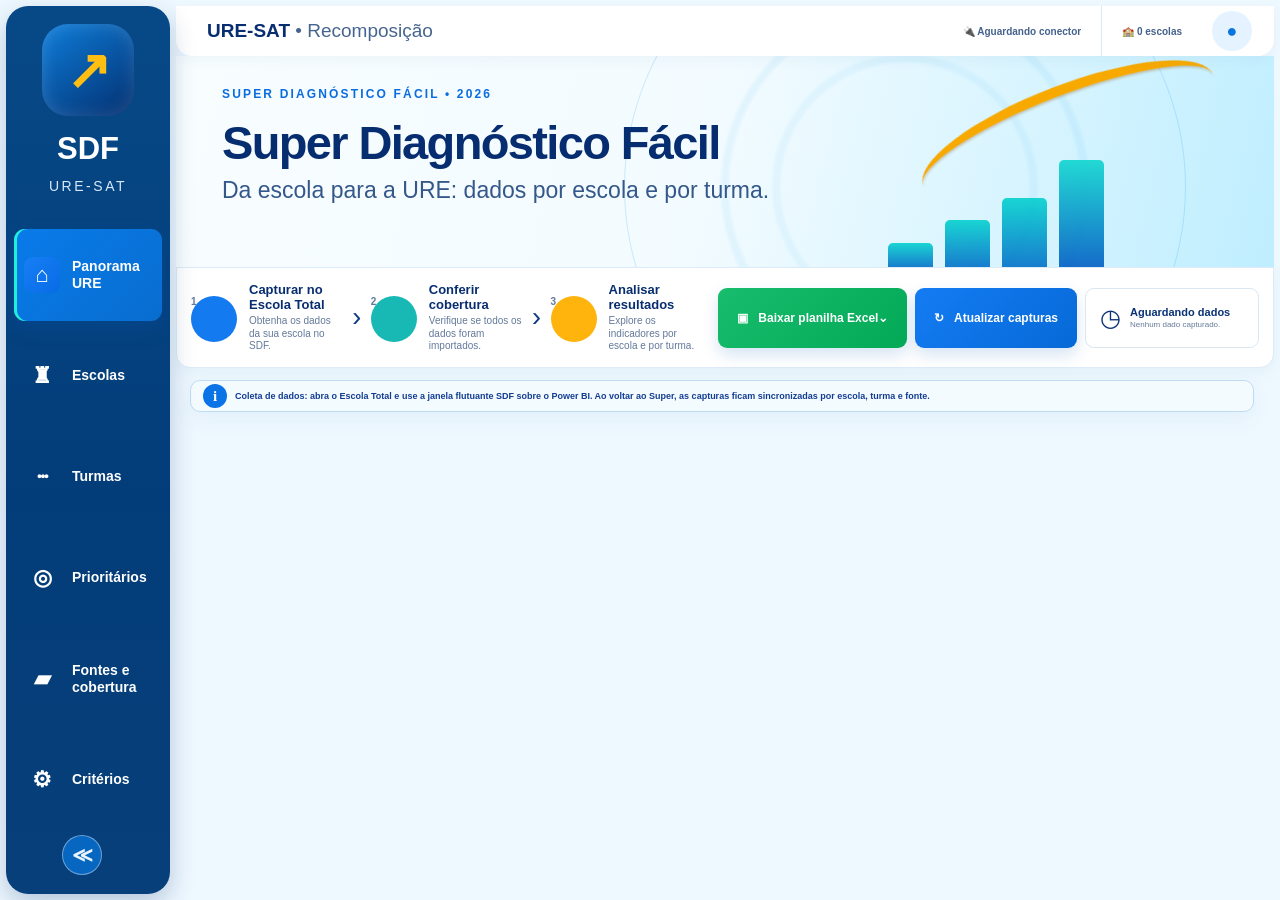
==== commit 876b29e4: "Aplica estrutura visual de referencia ao Super DF" ====
--- a/super/index.html
+++ b/super/index.html
@@ -24,16 +24,104 @@
 @media(max-width:1200px){.shell{grid-template-columns:280px 1fr}.side{margin-left:12px;margin-right:14px}.heroVisual{opacity:.58}.toolbar{grid-template-columns:1fr 1fr 1fr}.cards{grid-template-columns:repeat(3,1fr)}.sourcegrid,.criteria{grid-template-columns:1fr 1fr}}
 @media(max-width:820px){.shell,.shell.collapsed{display:block}.side{position:relative;top:0;height:auto;max-height:none;margin:12px;border-radius:24px;padding:18px;display:block}.side:before,.nav button:before,.collapseBtn{display:none}.brand{height:auto}.nav{grid-template-columns:1fr 1fr}.main{padding:0 12px 30px}.top{top:8px}.hero h1{font-size:34px}.heroVisual{display:none}.toolbar,.cards,.sourcegrid,.criteria{grid-template-columns:1fr 1fr}.shell.collapsed .side{width:auto;margin:12px;padding:18px}.shell.collapsed .brand>*{display:block}.shell.collapsed .nav button{width:auto;padding:12px;font-size:12px}}
 @media(max-width:520px){.nav,.toolbar,.cards,.sourcegrid,.criteria{grid-template-columns:1fr}.top{flex-wrap:wrap}.top strong{width:100%}.hero{padding:22px}.hero h1{font-size:29px}.hero p{font-size:15px}}
-.trace{font-size:10px}.trace summary{cursor:pointer;color:#0870e7;font-weight:900}.trace div{min-width:230px;padding:8px 0;line-height:1.7;color:#405b83}.muted{color:#8798a6}.oktxt{color:#16805b;font-weight:800}.badtxt{color:#c83d49;font-weight:800}.source-table td:first-child{font-weight:900;color:#0b2d70}.fixed{background:#eef7ff!important;color:#0b2d70!important;font-weight:900}.toolbar .capture-source{min-width:230px}.decisionGrid{display:grid;grid-template-columns:repeat(6,minmax(0,1fr));gap:10px;margin:0 0 12px}.decision{padding:14px;border:1px solid #dfe7ef;border-radius:13px;background:#fff;box-shadow:0 7px 20px rgba(20,48,84,.05)}.decision small{display:block;color:#75879a;font-size:7.5px;font-weight:900;letter-spacing:.06em;text-transform:uppercase}.decision b{display:block;margin-top:6px;font-size:22px;color:#173e67}.decision span{display:block;margin-top:4px;color:#75879a;font-size:7.5px;line-height:1.35}.decision.good b{color:#14886f}.decision.warn b{color:#ae730d}.decision.bad b{color:#bf4d57}.decisionPanel{margin-bottom:12px;padding:15px;border:1px solid #dfe7ef;border-radius:13px;background:#fff}.decisionPanel h2{margin:0 0 4px;font-size:14px}.decisionPanel p{margin:0 0 10px;color:#6b7d92;font-size:8.5px}.decisionRows{display:grid;gap:6px}.decisionRow{display:grid;grid-template-columns:minmax(180px,1.5fr) 70px 70px minmax(120px,1fr) 82px 76px;gap:8px;align-items:center;padding:8px 9px;border:1px solid #edf1f5;border-radius:8px}.decisionRow strong{font-size:8.5px}.decisionRow em{font-style:normal;font-size:8.5px;font-weight:900}.decisionTrack{height:7px;background:#edf2f6;border-radius:99px;overflow:hidden}.decisionTrack i{display:block;height:100%;background:#2874c8;border-radius:99px}.decisionDelta{font-size:9px;font-weight:950}.decisionDelta.good{color:#14886f}.decisionDelta.warn{color:#ae730d}.decisionDelta.bad{color:#bf4d57}.decisionCov{display:inline-flex;justify-content:center;padding:4px 7px;border-radius:999px;background:#eef4fb;color:#31536f;font-size:7.5px;font-weight:900}.decisionCov.full{background:#eaf7f2;color:#176a59}@media(max-width:1100px){.decisionGrid{grid-template-columns:repeat(3,1fr)}.decisionRow{grid-template-columns:1fr 60px 60px 80px}.decisionTrack,.decisionCov{display:none}}@media(max-width:650px){.decisionGrid{grid-template-columns:1fr 1fr}.decisionRow{grid-template-columns:1fr 55px 55px}.decisionDelta{display:none}}</style>
+.trace{font-size:10px}.trace summary{cursor:pointer;color:#0870e7;font-weight:900}.trace div{min-width:230px;padding:8px 0;line-height:1.7;color:#405b83}.muted{color:#8798a6}.oktxt{color:#16805b;font-weight:800}.badtxt{color:#c83d49;font-weight:800}.source-table td:first-child{font-weight:900;color:#0b2d70}.fixed{background:#eef7ff!important;color:#0b2d70!important;font-weight:900}.toolbar .capture-source{min-width:230px}.decisionGrid{display:grid;grid-template-columns:repeat(6,minmax(0,1fr));gap:10px;margin:0 0 12px}.decision{padding:14px;border:1px solid #dfe7ef;border-radius:13px;background:#fff;box-shadow:0 7px 20px rgba(20,48,84,.05)}.decision small{display:block;color:#75879a;font-size:7.5px;font-weight:900;letter-spacing:.06em;text-transform:uppercase}.decision b{display:block;margin-top:6px;font-size:22px;color:#173e67}.decision span{display:block;margin-top:4px;color:#75879a;font-size:7.5px;line-height:1.35}.decision.good b{color:#14886f}.decision.warn b{color:#ae730d}.decision.bad b{color:#bf4d57}.decisionPanel{margin-bottom:12px;padding:15px;border:1px solid #dfe7ef;border-radius:13px;background:#fff}.decisionPanel h2{margin:0 0 4px;font-size:14px}.decisionPanel p{margin:0 0 10px;color:#6b7d92;font-size:8.5px}.decisionRows{display:grid;gap:6px}.decisionRow{display:grid;grid-template-columns:minmax(180px,1.5fr) 70px 70px minmax(120px,1fr) 82px 76px;gap:8px;align-items:center;padding:8px 9px;border:1px solid #edf1f5;border-radius:8px}.decisionRow strong{font-size:8.5px}.decisionRow em{font-style:normal;font-size:8.5px;font-weight:900}.decisionTrack{height:7px;background:#edf2f6;border-radius:99px;overflow:hidden}.decisionTrack i{display:block;height:100%;background:#2874c8;border-radius:99px}.decisionDelta{font-size:9px;font-weight:950}.decisionDelta.good{color:#14886f}.decisionDelta.warn{color:#ae730d}.decisionDelta.bad{color:#bf4d57}.decisionCov{display:inline-flex;justify-content:center;padding:4px 7px;border-radius:999px;background:#eef4fb;color:#31536f;font-size:7.5px;font-weight:900}.decisionCov.full{background:#eaf7f2;color:#176a59}@media(max-width:1100px){.decisionGrid{grid-template-columns:repeat(3,1fr)}.decisionRow{grid-template-columns:1fr 60px 60px 80px}.decisionTrack,.decisionCov{display:none}}@media(max-width:650px){.decisionGrid{grid-template-columns:1fr 1fr}.decisionRow{grid-template-columns:1fr 55px 55px}.decisionDelta{display:none}}
+/* ===== LAYOUT DE REFERENCIA SDF ===== */
+:root{--ref-blue:#006fe6;--ref-navy:#043b82;--ref-line:#dcebf7;--ref-bg:#f3faff}
+html,body{background:#eef8ff!important;color:#082e70!important}
+.shell{grid-template-columns:164px minmax(0,1fr)!important;gap:0;min-height:100vh;padding:6px}
+.main{padding:0 0 14px 0!important;min-width:0}
+.side{position:sticky!important;top:6px!important;height:calc(100vh - 12px)!important;margin:0!important;border-radius:22px!important;padding:18px 8px 10px!important;background:linear-gradient(180deg,#074987 0%,#033d79 55%,#073f7a 100%)!important;box-shadow:0 10px 26px rgba(0,48,105,.24)!important;overflow:hidden!important}
+.side:before{display:none!important}
+.brand{height:202px!important;border:0!important;padding:0!important;display:flex!important;flex-direction:column!important;justify-content:flex-start!important;align-items:center!important;text-align:center!important}
+.brand:before{content:"↗";position:relative!important;left:auto!important;top:auto!important;width:92px!important;height:92px!important;margin:0 auto 3px!important;border-radius:26px!important;background:linear-gradient(145deg,#0e7dd9,#032f70)!important;color:#ffbe12!important;font-size:54px!important;line-height:92px!important;transform:none!important;box-shadow:inset 0 0 18px rgba(255,255,255,.15)}
+.brand b{font-size:31px!important;line-height:1!important;letter-spacing:0!important;margin-top:4px}
+.brand span{display:none!important}.brand small{font-size:14px!important;letter-spacing:.18em!important;margin-top:4px!important;color:#d8e9fa!important}
+.nav{margin-top:3px!important;gap:9px!important;padding:0!important;overflow:visible!important}
+.nav button{min-height:61px!important;border-radius:11px!important;padding:9px 8px 9px 58px!important;font-size:14px!important;font-weight:700!important;line-height:1.25!important;overflow:visible!important}
+.nav button:before{left:10px!important;width:36px!important;height:36px!important;font-size:22px!important;border-radius:9px!important}
+.nav button:nth-child(1):before{content:"⌂"!important}.nav button:nth-child(2):before{content:"♜"!important}.nav button:nth-child(3):before{content:"●●●"!important;font-size:9px!important}.nav button:nth-child(4):before{content:"◎"!important}.nav button:nth-child(5):before{content:"▰"!important}.nav button:nth-child(6):before{content:"⚙"!important}
+.nav button.active{background:linear-gradient(135deg,#087bea,#096dcf)!important;box-shadow:inset 3px 0 #20efd9,0 8px 18px rgba(0,80,173,.28)!important}
+.collapseBtn{margin-top:auto!important;border:0!important;background:transparent!important;justify-content:center!important;font-size:0!important;height:58px!important}
+.collapseBtn:before{margin:0!important;width:38px!important;height:38px!important;background:#0766bf!important;border:1px solid rgba(255,255,255,.4)!important}
+.shell.collapsed{grid-template-columns:80px minmax(0,1fr)!important}.shell.collapsed .side{width:auto!important;padding:18px 8px 10px!important}.shell.collapsed .brand{height:120px!important}.shell.collapsed .brand:before{width:58px!important;height:58px!important;line-height:58px!important;font-size:34px!important}.shell.collapsed .brand b,.shell.collapsed .brand small{display:none!important}.shell.collapsed .nav button{width:auto!important;min-height:56px!important;padding:0!important;font-size:0!important}.shell.collapsed .nav button:before{left:13px!important}.shell.collapsed .collapseBtn:before{content:"≫"!important}
+
+.top{position:relative!important;top:0!important;z-index:8!important;height:50px!important;min-height:50px!important;margin-left:6px!important;padding:0 22px 0 31px!important;border-radius:0 0 16px 16px!important;border:0!important;background:#fff!important;box-shadow:0 4px 13px rgba(37,98,146,.05)!important}
+.top strong{font-size:19px!important;color:#082d70!important}.top strong span{font-weight:500;color:#45658f}.topRight{display:flex;align-items:center;gap:0;height:100%}.pill{height:50px!important;border:0!important;border-left:1px solid #dce8f2!important;border-radius:0!important;box-shadow:none!important;background:transparent!important;padding:0 20px!important;display:flex!important;align-items:center!important;font-size:10px!important;color:#45628c!important}.pill:first-child{border-left:0!important}.userBubble{width:40px;height:40px;border-radius:50%;margin-left:10px;background:#e4f3ff;color:#0874df;display:grid;place-items:center;font-size:18px;font-weight:900}
+
+.hero{height:211px!important;min-height:211px!important;margin:0 0 0 6px!important;padding:28px 46px!important;border-radius:0!important;border:0!important;box-shadow:none!important;background:linear-gradient(104deg,#f8fdff 0%,#f2fbff 49%,#bfeeff 100%)!important}
+.hero:before{right:8%!important;top:-150px!important;width:560px!important;height:560px!important;border:1px solid rgba(23,156,230,.19)!important;background:radial-gradient(circle at 50% 50%,transparent 0 31%,rgba(1,150,225,.05) 32% 33%,transparent 34% 44%,rgba(1,150,225,.06) 45% 46%,transparent 47%)!important}
+.hero small{font-size:12px!important;letter-spacing:.18em!important}.hero h1{font-size:47px!important;line-height:1!important;margin:17px 0 11px!important;max-width:760px!important;color:#062d6f!important}.hero h1 span{color:inherit!important}.hero p{font-size:23px!important;color:#35588a!important}.heroVisual{right:46px!important;width:400px!important;height:194px!important}.heroVisual .bar{width:45px!important;border-radius:5px 5px 0 0!important;background:linear-gradient(180deg,#03d1ce,#0270c8)!important}.heroVisual .b1{left:60px!important;height:24px!important}.heroVisual .b2{left:117px!important;height:47px!important}.heroVisual .b3{left:174px!important;height:69px!important}.heroVisual .b4{left:231px!important;height:107px!important;background:linear-gradient(180deg,#0fd6cf,#005ec3)!important}.heroVisual .arrow{right:5px!important;top:12px!important;width:310px!important;height:90px!important;border-top:10px solid #f7a900!important;filter:drop-shadow(0 2px 1px rgba(138,80,0,.28))}.heroVisual .arrow:after{border-left-color:#f7a900!important;border-left-width:28px!important;border-top-width:17px!important;border-bottom-width:17px!important;top:-27px!important}
+
+.workflowBar{height:101px;margin-left:6px;background:#fff;border:1px solid var(--ref-line);border-radius:0 0 14px 14px;padding:12px 14px;display:grid;grid-template-columns:minmax(500px,1fr) auto;gap:16px;align-items:center;box-shadow:0 5px 18px rgba(25,91,143,.05)}
+.flowSteps{display:grid;grid-template-columns:1fr 28px 1fr 28px 1fr;align-items:center;min-width:0}.flowStep{display:grid;grid-template-columns:48px 1fr;gap:10px;align-items:center;min-width:0}.flowNumber{width:46px;height:46px;border-radius:50%;display:grid;place-items:center;font-size:24px;font-weight:900;color:#fff}.flowStep:nth-child(1) .flowNumber{background:#147af0}.flowStep:nth-child(3) .flowNumber{background:#18b8b5}.flowStep:nth-child(5) .flowNumber{background:#ffb40d}.flowStep b{display:block;font-size:13px;color:#082e70}.flowStep span{display:block;margin-top:3px;font-size:10px;line-height:1.25;color:#63799a}.flowArrow{font-size:27px;color:#0c3a85;text-align:center}
+.flowActions{display:flex;gap:8px;align-items:stretch}.actionWrap{position:relative}.refAction{height:60px;border:0;border-radius:9px;padding:0 19px;color:#fff;font-weight:900;font-size:12px;cursor:pointer;white-space:nowrap;box-shadow:0 7px 16px rgba(0,86,182,.16)}.refAction.green{background:linear-gradient(135deg,#17bd6c,#03a957)}.refAction.blue{background:linear-gradient(135deg,#147cf3,#0669d7)}.refStatus{height:60px;min-width:174px;border:1px solid #d8e7f2;border-radius:9px;background:#fff;padding:10px 14px;display:flex;align-items:center;gap:9px;color:#0a3276}.refStatus i{font-style:normal;font-size:24px}.refStatus b{display:block;font-size:11px}.refStatus span{display:block;margin-top:2px;font-size:8px;color:#667b9a}.exportMenu{position:absolute;right:0;top:65px;width:182px;padding:6px;border:1px solid #d7e6f2;background:#fff;border-radius:8px;box-shadow:0 14px 30px rgba(25,76,120,.2);z-index:40}.exportMenu[hidden]{display:none}.exportMenu button{display:block;width:100%;height:40px;border:0;background:#fff;text-align:left;padding:0 12px;color:#123b7f;font-size:11px;font-weight:900;border-radius:6px;cursor:pointer}.exportMenu button:hover{background:#eef7ff}
+
+#app{padding:12px 20px 0 20px}
+.notice{margin:0 0 10px!important;border-radius:10px!important;padding:10px 13px 10px 44px!important;font-size:9px!important;background:#f4fbff!important}.notice:before{left:12px!important;width:24px!important;height:24px!important;font-size:15px!important}
+
+.refFilters{display:grid;grid-template-columns:1.1fr 1.1fr 1.1fr 1.1fr 1.05fr 1.55fr;gap:12px;background:#fff;border:1px solid #dceaf5;border-radius:10px;padding:10px 13px 12px;margin:0 0 11px;box-shadow:0 5px 16px rgba(36,92,139,.05)}.refFilters label{font-size:8px;font-weight:900;color:#0b3279}.refFilters select,.refFilters input{width:100%;height:39px;margin-top:6px;border:1px solid #c9dceb;border-radius:8px;background:#fff;padding:0 11px;font-size:10px;color:#123b7c;outline:none}.refFilters input{padding-left:34px}.searchWrap{position:relative}.searchWrap:before{content:"⌕";position:absolute;left:12px;bottom:9px;color:#607da1;font-size:20px}
+.metricCards{display:grid;grid-template-columns:repeat(5,1fr);gap:10px;margin:0 0 11px}.metricCard{height:82px;border-radius:10px;padding:12px;display:grid;grid-template-columns:58px 1fr;gap:10px;align-items:center;border:1px solid #e5edf4}.metricCard .mIcon{width:52px;height:52px;border-radius:50%;display:grid;place-items:center;font-size:25px}.metricCard b{display:block;font-size:27px;line-height:1}.metricCard span{font-size:10px;font-weight:900}.metricCard.blue{background:#e8f4ff;color:#075ab9}.metricCard.blue .mIcon{background:#d7ebff}.metricCard.green{background:#e7f8f3;color:#087a65}.metricCard.green .mIcon{background:#cdf1e8}.metricCard.cyan{background:#e8f9fc;color:#07819d}.metricCard.cyan .mIcon{background:#d4f1f5}.metricCard.orange{background:#fff6e4;color:#bc7600}.metricCard.orange .mIcon{background:#ffedc7}.metricCard.purple{background:#f2edff;color:#5a27c2}.metricCard.purple .mIcon{background:#e7ddff}
+
+.refDashboard{display:grid;grid-template-columns:1.55fr 1fr;gap:12px;margin-bottom:11px}.refPanel{height:231px;background:#fff;border:1px solid #dce9f4;border-radius:10px;padding:14px;overflow:hidden}.refPanel h2{font-size:18px!important;margin:0!important;color:#092e71!important}.refPanel h2 .miniIcon{color:#0b75e7;margin-right:7px}.refPanel p{font-size:9px!important;margin:3px 0 12px!important;color:#6780a4!important}.refTable{border:1px solid #d7e6f2;border-radius:7px;overflow:auto;max-height:165px}.refTable table{width:100%;border-collapse:collapse;min-width:610px}.refTable th{height:47px;padding:7px 9px;background:#eff7ff;color:#123b7c;font-size:8px;text-align:left}.refTable td{padding:8px 9px;font-size:8px;color:#3d5e80;border-top:1px solid #edf2f6}.refEmpty{height:115px;display:flex;flex-direction:column;justify-content:center;align-items:center;text-align:center;color:#7187a6;font-size:9px}.refEmpty b{font-size:26px;color:#a1b2c5;margin-bottom:5px}
+.turmaSelectors{display:grid;grid-template-columns:1fr 1fr;gap:10px}.turmaSelectors label{font-size:8px;font-weight:900;color:#0b3279}.turmaSelectors select{width:100%;height:39px;margin-top:6px;border:1px solid #c9dceb;border-radius:8px;padding:0 10px;background:#fff;color:#244f81;font-size:9px}.movementCards{display:grid;grid-template-columns:repeat(4,1fr);gap:8px;margin-top:14px}.moveCard{height:75px;border-radius:9px;padding:9px;text-align:center}.moveCard i{display:block;width:34px;height:34px;margin:0 auto 4px;border-radius:50%;font-style:normal;line-height:34px;font-size:20px;font-weight:900}.moveCard b{display:block;font-size:18px;line-height:1}.moveCard span{font-size:8px;font-weight:900}.moveCard.good{background:#e9f8f2;color:#15966c}.moveCard.good i{background:#41c795;color:#fff}.moveCard.keep{background:#edf7ff;color:#1474d0}.moveCard.keep i{background:#d1ecff}.moveCard.bad{background:#fff0f0;color:#e8414c}.moveCard.bad i{background:#ff535e;color:#fff}.moveCard.none{background:#f2edff;color:#6841c8}.moveCard.none i{background:#e6dcff}
+
+.sourcesStrip{height:86px;background:#fff;border:1px solid #dce9f4;border-radius:10px;padding:12px 14px;display:grid;grid-template-columns:320px repeat(4,1fr);gap:0;align-items:center}.sourceTitle{display:grid;grid-template-columns:42px 1fr;gap:10px;align-items:center}.sourceTitle i{font-style:normal;font-size:24px;color:#0878e8}.sourceTitle b{display:block;font-size:14px;color:#092e70}.sourceTitle span{font-size:8px;color:#7388a4}.sourceItem{height:57px;padding:7px 18px;border-left:1px solid #dce6ef;display:grid;grid-template-columns:39px 1fr;gap:9px;align-items:center}.sourceItem i{font-style:normal;width:35px;height:35px;border-radius:50%;background:#edf6ff;color:#0876e5;display:grid;place-items:center;font-size:18px}.sourceItem b{display:block;font-size:9px;color:#0b3276}.sourceItem span{display:block;font-size:8px;color:#7186a3;margin-top:3px}.sourceItem small{display:block;font-size:8px;color:#4e6d92;margin-top:2px}
+
+.panel{border-radius:10px!important;box-shadow:none!important;margin:0 0 12px!important;padding:16px!important}.panel h2{font-size:18px!important}.panel>p{font-size:9px!important}.tablewrap th{font-size:8px!important}.tablewrap td{font-size:8px!important}
+.toolbar,.cards,.decisionGrid,.decisionPanel{display:none!important}
+@media(max-width:1180px){.shell{grid-template-columns:140px minmax(0,1fr)!important}.side{border-radius:18px!important}.workflowBar{grid-template-columns:1fr}.flowActions{display:none}.refFilters{grid-template-columns:repeat(3,1fr)}.refDashboard{grid-template-columns:1fr}.refPanel{height:auto;min-height:220px}.sourcesStrip{grid-template-columns:230px repeat(2,1fr);height:auto}.sourceItem:nth-child(n+4){border-top:1px solid #dce6ef}}
+@media(max-width:760px){.shell,.shell.collapsed{display:block!important;padding:0}.side{position:relative!important;top:0!important;height:auto!important;margin:0!important;border-radius:0!important}.brand{height:120px!important}.nav{grid-template-columns:repeat(2,1fr)!important}.main{padding:0!important}.top{margin:0!important;border-radius:0!important}.hero{margin:0!important;padding:22px!important}.hero h1{font-size:34px!important}.hero p{font-size:16px!important}.workflowBar{margin:0;height:auto}.flowSteps{grid-template-columns:1fr}.flowArrow{display:none}.flowStep{margin:5px 0}.refFilters{grid-template-columns:1fr 1fr}.metricCards{grid-template-columns:1fr 1fr}.refDashboard{grid-template-columns:1fr}.sourcesStrip{grid-template-columns:1fr;height:auto}.sourceItem{border-left:0;border-top:1px solid #dce6ef}}
+</style>
 </head>
 <body>
 <div class="shell">
-<aside class="side"><div class="brand"><div><b>SDF</b><span>SUPER DIAGNÓSTICO FÁCIL</span><small>URE - SAT</small></div></div><div class="nav" id="nav"></div><button class="collapseBtn" id="collapseBtn"><span>Recolher menu</span></button></aside>
-<main class="main"><header class="top"><strong>URE-SAT · Recomposição</strong><button id="openPortalBtn" style="height:42px;border:0;border-radius:999px;padding:0 18px;background:linear-gradient(135deg,#0a75e7,#005fcf);color:#fff;font-weight:900;cursor:pointer">Abrir Escola Total</button><span class="pill" id="connector">🔌 Aguardando conector</span><span class="pill" id="schoolsPill">🏫 0 escolas</span></header><section class="hero"><small>SUPER DIAGNÓSTICO FÁCIL · 2026</small><h1>Capture no Escola Total.<br><span>Analise tudo aqui.</span></h1><p>A extensão registra escola, turma e fonte no próprio Escola Total. O Super cruza AvD, frequência, Prova Paulista e SARESP em uma leitura pedagógica.</p><div class="heroVisual" aria-hidden="true"><i class="bar b1"></i><i class="bar b2"></i><i class="bar b3"></i><i class="bar b4"></i><i class="arrow"></i></div></section><div id="app"></div></main>
+  <aside class="side">
+    <div class="brand"><b>SDF</b><span>SUPER DIAGNÓSTICO FÁCIL</span><small>URE-SAT</small></div>
+    <div class="nav" id="nav"></div>
+    <button class="collapseBtn" id="collapseBtn" aria-label="Recolher menu"><span>Recolher menu</span></button>
+  </aside>
+  <main class="main">
+    <header class="top">
+      <strong>URE-SAT <span>• Recomposição</span></strong>
+      <div class="topRight">
+        <span class="pill" id="connector">● Aguardando conector</span>
+        <span class="pill" id="schoolsPill">♜ 0 escolas</span>
+        <span class="userBubble">●</span>
+      </div>
+    </header>
+    <section class="hero">
+      <small>SUPER DIAGNÓSTICO FÁCIL • 2026</small>
+      <h1>Super Diagnóstico Fácil</h1>
+      <p>Da escola para a URE: dados por escola e por turma.</p>
+      <div class="heroVisual" aria-hidden="true"><i class="bar b1"></i><i class="bar b2"></i><i class="bar b3"></i><i class="bar b4"></i><i class="arrow"></i></div>
+    </section>
+    <section class="workflowBar">
+      <div class="flowSteps">
+        <div class="flowStep" id="openPortalBtn" role="button" tabindex="0"><span class="flowNumber">1</span><div><b>Capturar no Escola Total</b><span>Obtenha os dados da sua escola no SDF.</span></div></div>
+        <div class="flowArrow">›</div>
+        <div class="flowStep"><span class="flowNumber">2</span><div><b>Conferir cobertura</b><span>Verifique se todos os dados foram importados.</span></div></div>
+        <div class="flowArrow">›</div>
+        <div class="flowStep"><span class="flowNumber">3</span><div><b>Analisar resultados</b><span>Explore os indicadores por escola e por turma.</span></div></div>
+      </div>
+      <div class="flowActions">
+        <div class="actionWrap">
+          <button class="refAction green" id="refExportBtn">▣ &nbsp; Baixar planilha Excel⌄</button>
+          <div class="exportMenu" id="refExportMenu" hidden>
+            <button data-export-scope="ure">♜ &nbsp; URE completa</button>
+            <button data-export-scope="escola">♜ &nbsp; Por escola</button>
+            <button data-export-scope="turma">●●● &nbsp; Por turma</button>
+          </div>
+        </div>
+        <button class="refAction blue" id="refreshCaptures">↻ &nbsp; Atualizar capturas</button>
+        <div class="refStatus" id="dataStatus"><i>◷</i><div><b>Aguardando dados</b><span>Nenhum dado capturado.</span></div></div>
+      </div>
+    </section>
+    <div id="app"></div>
+  </main>
 </div>
 <script>
-const tabs=[['panorama','Panorama URE'],['escolas','Escolas'],['turmas','Turmas'],['prioritarios','Estudantes'],['capturas','Coleta'],['fontes','Cobertura'],['criterios','Regras e exportação']];
-const state={tab:'panorama',schools:{},criteria:{avd:'below',frequency:75,pp:50,saresp:4,priority:2.5},filters:{school:'',grade:'',subject:'math',priority:'prioritarios',level:'',points:'',captureSource:'avd'},connector:'',session:{loggedIn:false,currentSchool:'',currentTurma:'',currentUre:''},captureNotice:''};
+const tabs=[['panorama','Panorama URE'],['escolas','Escolas'],['turmas','Turmas'],['prioritarios','Prioritários'],['fontes','Fontes e cobertura'],['criterios','Critérios']];
+const state={tab:'panorama',schools:{},criteria:{avd:'below',frequency:75,pp:50,saresp:4,priority:2.5},filters:{school:'',grade:'',turma:'',subject:'math',priority:'todos',level:'',points:'',query:'',captureSource:'avd'},connector:'',session:{loggedIn:false,currentSchool:'',currentTurma:'',currentUre:''},captureNotice:''};
 const clean=v=>String(v??'').replace(/\s+/g,' ').trim();
 const fold=v=>clean(v).normalize('NFD').replace(/[\u0300-\u036f]/g,'').toUpperCase().replace(/[_-]+/g,' ').replace(/\s+/g,' ').trim();
 const digits=v=>clean(v).replace(/\D/g,'');
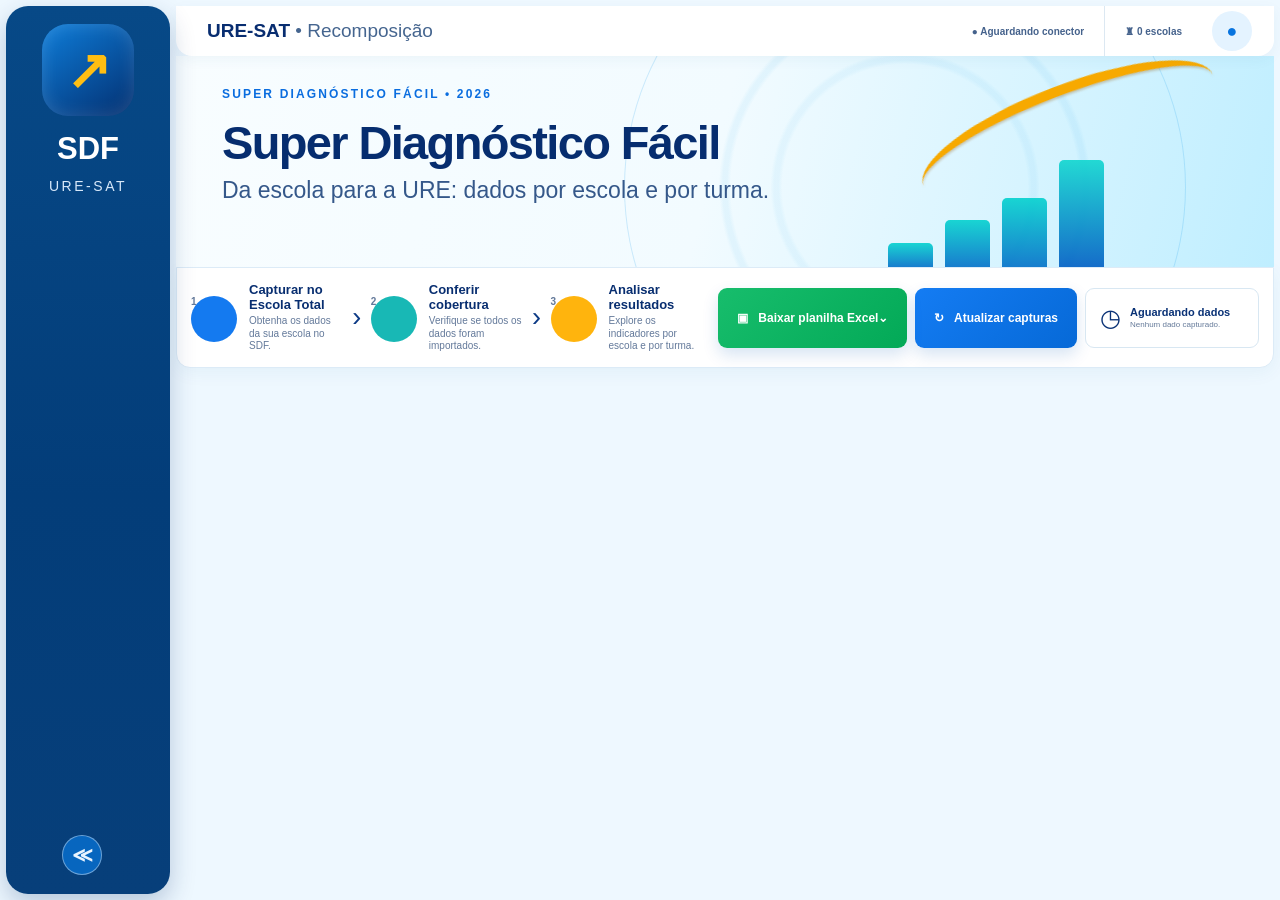
==== commit 58c50d0b: "Replica painel de referencia no Panorama do Super DF" ====
--- a/super/index.html
+++ b/super/index.html
@@ -161,19 +161,105 @@
 function grade(t){const m=clean(t).match(/(\d{1,2})/);return m?m[1]+'º':''}
 function table(heads,rows){return `<div class="tablewrap"><table><thead><tr>${heads.map(h=>`<th>${h}</th>`).join('')}</tr></thead><tbody>${rows.map(r=>`<tr>${r.map(c=>`<td>${c??'—'}</td>`).join('')}</tr>`).join('')}</tbody></table>${rows.length?'':'<div class="empty">Ainda não há dados para este recorte.</div>'}</div>`}
 function filterBar(){const schools=['',...Object.values(state.schools).map(x=>x.schoolName).sort()],grades=['',...new Set(allScores().map(r=>grade(r.turma)).filter(Boolean))];return `<section class="toolbar"><label>Escola<select id="fSchool">${schools.map(x=>`<option ${state.filters.school===x?'selected':''}>${x||'Todas'}</option>`).join('')}</select></label><label>Ano/Série<select id="fGrade">${grades.map(x=>`<option ${state.filters.grade===x?'selected':''}>${x||'Todos'}</option>`).join('')}</select></label><label>Componente<select id="fSubject"><option value="math" ${state.filters.subject==='math'?'selected':''}>Matemática</option><option value="lp" ${state.filters.subject==='lp'?'selected':''}>Língua Portuguesa</option></select></label><label>Situação<select id="fPriority"><option value="prioritarios" ${state.filters.priority==='prioritarios'?'selected':''}>Prioritários</option><option value="demais" ${state.filters.priority==='demais'?'selected':''}>Demais estudantes</option><option value="todos" ${state.filters.priority==='todos'?'selected':''}>Todos</option></select></label><label>Nível AvD 2<select id="fLevel"><option value="">Todos</option><option value="Abaixo do Básico" ${state.filters.level==='Abaixo do Básico'?'selected':''}>Abaixo do Básico</option><option value="Básico" ${state.filters.level==='Básico'?'selected':''}>Básico</option><option value="Proficiente" ${state.filters.level==='Proficiente'?'selected':''}>Proficiente</option></select></label><label>Pontuação mínima<input id="fPoints" type="number" step="0.5" min="0" max="5.5" value="${state.filters.points||''}" placeholder="Todas"></label><label>Busca<input id="fQuery" placeholder="Estudante, RA ou turma"></label><label class="capture-source">Fonte da captura<select id="fCaptureSource"><option value="avd" ${state.filters.captureSource==='avd'?'selected':''}>AvD · Recomposição/Diagnóstico (TURMA)</option><option value="presenca" ${state.filters.captureSource==='presenca'?'selected':''}>Aluno Presente</option><option value="pp1" ${state.filters.captureSource==='pp1'?'selected':''}>Prova Paulista · 1º bimestre</option><option value="pp2" ${state.filters.captureSource==='pp2'?'selected':''}>Prova Paulista · 2º bimestre</option><option value="pp3" ${state.filters.captureSource==='pp3'?'selected':''}>Prova Paulista · 3º bimestre</option><option value="saresp" ${state.filters.captureSource==='saresp'?'selected':''}>SARESP</option></select></label><button id="capture">Capturar fonte selecionada</button></section>`}
-function visibleScores(){const q=fold(document.getElementById('fQuery')?.value||''),min=state.filters.points===''||state.filters.points==null?null:Number(state.filters.points);return allScores().filter(r=>(!state.filters.school||r.school===state.filters.school)&&(!state.filters.grade||grade(r.turma)===state.filters.grade)&&r.subject===state.filters.subject&&(state.filters.priority==='todos'||(state.filters.priority==='prioritarios'?r.priority:!r.priority))&&(!state.filters.level||level(r.avd2)===state.filters.level)&&(min===null||r.points>=min)&&(!q||fold(`${r.name} ${r.ra} ${r.turma}`).includes(q)))}
+function refTurmaOptions(){
+  const rows=allScores().filter(r=>!state.filters.school||r.school===state.filters.school);
+  return [...new Set(rows.map(r=>clean(r.turma)).filter(Boolean))].sort((a,b)=>a.localeCompare(b,'pt-BR'));
+}
+function refFilterBar(){
+  const schools=['',...Object.values(state.schools).map(x=>x.schoolName).sort((a,b)=>a.localeCompare(b,'pt-BR'))];
+  const grades=['',...new Set(allScores().map(r=>grade(r.turma)).filter(Boolean))];
+  const turmas=['',...refTurmaOptions()];
+  return `<section class="refFilters">
+    <label>Escola<select id="fSchool">${schools.map(x=>`<option ${state.filters.school===x?'selected':''}>${x||'Todas'}</option>`).join('')}</select></label>
+    <label>Ano/Série<select id="fGrade">${grades.map(x=>`<option ${state.filters.grade===x?'selected':''}>${x||'Todos'}</option>`).join('')}</select></label>
+    <label>Turma<select id="fTurma">${turmas.map(x=>`<option ${state.filters.turma===x?'selected':''}>${x||'Todas'}</option>`).join('')}</select></label>
+    <label>Componente<select id="fSubject"><option value="math" ${state.filters.subject==='math'?'selected':''}>Matemática</option><option value="lp" ${state.filters.subject==='lp'?'selected':''}>Língua Portuguesa</option></select></label>
+    <label>Situação<select id="fPriority"><option value="todos" ${state.filters.priority==='todos'?'selected':''}>Todos</option><option value="prioritarios" ${state.filters.priority==='prioritarios'?'selected':''}>Prioritários</option><option value="demais" ${state.filters.priority==='demais'?'selected':''}>Demais estudantes</option></select></label>
+    <label class="searchWrap">Buscar<input id="fQuery" value="${state.filters.query||''}" placeholder="Estudante, RA, escola ou turma..."></label>
+  </section>`}
+const q=fold(document.getElementById('fQuery')?.value||''),min=state.filters.points===''||state.filters.points==null?null:Number(state.filters.points);return allScores().filter(r=>(!state.filters.school||r.school===state.filters.school)&&(!state.filters.grade||grade(r.turma)===state.filters.grade)&&(!state.filters.turma||r.turma===state.filters.turma)&&r.subject===state.filters.subject&&(state.filters.priority==='todos'||(state.filters.priority==='prioritarios'?r.priority:!r.priority))&&(!state.filters.level||level(r.avd2)===state.filters.level)&&(min===null||r.points>=min)&&(!q||fold(`${r.name} ${r.ra} ${r.turma}`).includes(q)))}
 function traceHtml(r){const f=(v,pts)=>`<div>${v?'<span class="badtxt">● +'+pts+'</span>':'<span class="oktxt">○ +0</span>'}</div>`;return `<details class="trace"><summary>Rastrear</summary><div><b>AvD:</b> ${datePt(r.trace.avd)}${f(r.flags.avd1,1)}${f(r.flags.avd2,1.5)}<b>Aluno Presente:</b> ${datePt(r.trace.presenca)}${f(r.flags.frequency,1)}<br><b>PP1:</b> ${datePt(r.trace.pp1)}<br><b>PP2:</b> ${datePt(r.trace.pp2)}<br><b>PP3:</b> ${datePt(r.trace.pp3)}${f(r.flags.pp,1)}<b>SARESP:</b> ${datePt(r.trace.saresp)}${f(r.flags.saresp,1)}</div></details>`}
+function refPanorama(){
+  const scores=allScores();
+  const scoped=scores.filter(r=>(!state.filters.school||r.school===state.filters.school)&&(!state.filters.grade||grade(r.turma)===state.filters.grade)&&(!state.filters.turma||r.turma===state.filters.turma)&&(!state.filters.subject||r.subject===state.filters.subject));
+  const studentId=r=>r.school+'|'+(r.ra||r.name+'|'+r.turma);
+  const schools=new Set(scoped.map(r=>r.school)).size;
+  const turmas=new Set(scoped.map(r=>r.school+'|'+r.turma)).size;
+  const students=new Set(scoped.map(studentId)).size;
+  const below=new Set(scoped.filter(r=>level(r.avd2)==='Abaixo do Básico').map(studentId)).size;
+  const noData=new Set(scoped.filter(r=>!r.avd2).map(studentId)).size;
+  const ss=schoolSummary().filter(x=>!state.filters.school||x.school===state.filters.school);
+  const schoolRows=ss.map(x=>{
+    const schoolScores=scoped.filter(r=>r.school===x.school);
+    const tcount=new Set(schoolScores.map(r=>r.turma)).size;
+    const st=new Set(schoolScores.map(studentId)).size;
+    const ab=new Set(schoolScores.filter(r=>level(r.avd2)==='Abaixo do Básico').map(studentId)).size;
+    const cov=[x.coverage.avd,x.coverage.frequency,x.coverage.pp1,x.coverage.pp2,x.coverage.pp3,x.coverage.saresp].filter(Boolean).length;
+    return [x.school,tcount,st,ab,cov+'/6'];
+  });
+  const selectedSchool=state.filters.school||'', selectedTurma=state.filters.turma||'';
+  const movement={advanced:0,kept:0,regressed:0,nodata:0};
+  const mr=scoped.filter(r=>(!selectedSchool||r.school===selectedSchool)&&(!selectedTurma||r.turma===selectedTurma));
+  const rank=v=>{const l=level(v);return l==='Abaixo do Básico'?0:l==='Básico'?1:l==='Proficiente'?2:null};
+  const byStudent=new Map;
+  mr.forEach(r=>{const id=studentId(r),o=byStudent.get(id)||{a1:[],a2:[]};const q1=rank(r.avd1),q2=rank(r.avd2);if(q1!==null)o.a1.push(q1);if(q2!==null)o.a2.push(q2);byStudent.set(id,o)});
+  byStudent.forEach(o=>{if(!o.a1.length||!o.a2.length){movement.nodata++;return}const a1=Math.min(...o.a1),a2=Math.min(...o.a2);if(a2>a1)movement.advanced++;else if(a2<a1)movement.regressed++;else movement.kept++});
+  const covAll=coverageStripState();
+  return `${refFilterBar()}
+  <section class="metricCards">
+    <div class="metricCard blue"><div class="mIcon">♜</div><div><b>${schools}</b><span>Escolas</span></div></div>
+    <div class="metricCard green"><div class="mIcon">●●●</div><div><b>${turmas}</b><span>Turmas</span></div></div>
+    <div class="metricCard cyan"><div class="mIcon">●</div><div><b>${students}</b><span>Estudantes</span></div></div>
+    <div class="metricCard orange"><div class="mIcon">▥</div><div><b>${below}</b><span>Abaixo do Básico</span></div></div>
+    <div class="metricCard purple"><div class="mIcon">▤</div><div><b>${noData}</b><span>Sem dado</span></div></div>
+  </section>
+  <section class="refDashboard">
+    <div class="refPanel">
+      <h2><span class="miniIcon">▥</span> Panorama por escola</h2>
+      <p>Consolidação regional baseada nos critérios definidos na planilha modelo.</p>
+      <div class="refTable">${schoolRows.length?table(['Escola','Turmas capturadas','Estudantes','Abaixo do Básico','Cobertura'],schoolRows):'<div class="refEmpty"><b>▤</b><strong>Nenhuma escola encontrada.</strong><span>Utilize os filtros acima e capture os dados no Escola Total<br>para visualizar as informações.</span></div>'}</div>
+    </div>
+    <div class="refPanel">
+      <h2><span class="miniIcon">●●●</span> Análise por turma</h2>
+      <p>Selecione uma escola e turma para visualizar os indicadores.</p>
+      <div class="turmaSelectors">
+        <label>Escola<select id="analysisSchool"><option value="">Selecione uma escola</option>${Object.values(state.schools).map(x=>`<option ${state.filters.school===x.schoolName?'selected':''}>${x.schoolName}</option>`).join('')}</select></label>
+        <label>Turma<select id="analysisTurma"><option value="">Selecione uma turma</option>${refTurmaOptions().map(x=>`<option ${state.filters.turma===x?'selected':''}>${x}</option>`).join('')}</select></label>
+      </div>
+      <div class="movementCards">
+        <div class="moveCard good"><i>↑</i><b>${selectedSchool&&selectedTurma?movement.advanced:'—'}</b><span>Avançou</span></div>
+        <div class="moveCard keep"><i>=</i><b>${selectedSchool&&selectedTurma?movement.kept:'—'}</b><span>Manteve</span></div>
+        <div class="moveCard bad"><i>↓</i><b>${selectedSchool&&selectedTurma?movement.regressed:'—'}</b><span>Regrediu</span></div>
+        <div class="moveCard none"><i>▤</i><b>${selectedSchool&&selectedTurma?movement.nodata:'—'}</b><span>Sem dado</span></div>
+      </div>
+    </div>
+  </section>
+  ${covAll}`;
+}
+function coverageStripState(){
+  const ss=schoolSummary();
+  const any=k=>ss.some(x=>x.coverage[k]);
+  const pp=ss.some(x=>x.coverage.pp>0);
+  const item=(icon,title,ok,detail)=>`<div class="sourceItem"><i>${icon}</i><div><b>${title}</b><span>● ${ok?'Capturado':'Sem dado'}</span><small>${detail||'—'}</small></div></div>`;
+  return `<section class="sourcesStrip">
+    <div class="sourceTitle"><i>◉</i><div><b>Fontes capturadas</b><span>Status de importação dos dados no SDF.</span></div></div>
+    ${item('▥','AvD',any('avd'),any('avd')?'Base disponível':'—')}
+    ${item('▤','Prova Paulista',pp,pp?'PP capturada':'—')}
+    ${item('▣','Frequência',any('frequency'),any('frequency')?'Aluno Presente':'—')}
+    ${item('▥','SARESP',any('saresp'),any('saresp')?'Resultados disponíveis':'—')}
+  </section>`
+}
 function decisionOverview(){const scores=allScores(),sid=r=>r.school+'|'+(r.ra||r.name+'|'+r.turma),students=new Set(scores.map(sid)),prior=new Set(scores.filter(r=>r.priority).map(sid)),ab1=new Set(scores.filter(r=>level(r.avd1)==='Abaixo do Básico').map(sid)),ab2=new Set(scores.filter(r=>level(r.avd2)==='Abaixo do Básico').map(sid)),cm=captureMatrix(),slots=cm.length*6,filled=cm.reduce((n,x)=>n+['avd','presenca','pp1','pp2','pp3','saresp'].filter(k=>x[k]).length,0),red=ab1.size?((ab1.size-ab2.size)/ab1.size*100):null,ss=schoolSummary();let rows='';for(const x of ss){const schoolScores=scores.filter(r=>r.school===x.school),s1=new Set(schoolScores.filter(r=>level(r.avd1)==='Abaixo do Básico').map(sid)),s2=new Set(schoolScores.filter(r=>level(r.avd2)==='Abaixo do Básico').map(sid)),rr=s1.size?((s1.size-s2.size)/s1.size*100):null,cov=[x.coverage.avd,x.coverage.frequency,x.coverage.pp1,x.coverage.pp2,x.coverage.pp3,x.coverage.saresp].filter(Boolean).length,w=rr==null?0:Math.max(0,Math.min(100,rr)),cls=rr==null?'':rr>=30?'good':rr>=0?'warn':'bad';rows+='<div class="decisionRow"><strong>'+x.school+'</strong><em>'+s1.size+' AB1</em><em>'+s2.size+' AB2</em><div class="decisionTrack"><i style="width:'+w+'%"></i></div><span class="decisionDelta '+cls+'">'+(rr==null?'—':rr.toFixed(1).replace('.',',')+'%')+'</span><span class="decisionCov '+(cov===6?'full':'')+'">'+cov+'/6</span></div>';}const rc=red==null?'':red>=30?'good':red>=0?'warn':'bad',cc=slots&&filled/slots>=.95?'good':slots&&filled/slots>=.6?'warn':'bad';return '<section class="decisionGrid"><div class="decision"><small>Escolas</small><b>'+ss.length+'</b><span>Unidades com dados consolidados.</span></div><div class="decision"><small>Estudantes</small><b>'+students.size+'</b><span>Base analisada a partir da AvD.</span></div><div class="decision bad"><small>AB · AvD2</small><b>'+ab2.size+'</b><span>Abaixo do Básico no resultado atual.</span></div><div class="decision '+rc+'"><small>Redução AB</small><b>'+(red==null?'—':red.toFixed(1).replace('.',',')+'%')+'</b><span>AvD1 → AvD2 · referência de 30%.</span></div><div class="decision warn"><small>Prioritários</small><b>'+prior.size+'</b><span>Pontuação ≥ 2,5 na regra da planilha.</span></div><div class="decision '+cc+'"><small>Cobertura</small><b>'+(slots?(filled/slots*100).toFixed(0):0)+'%</b><span>'+cm.length+' turma(s) · seis fontes por turma.</span></div></section><section class="decisionPanel"><h2>Evolução por escola</h2><p>Abaixo do Básico na AvD1 e AvD2, redução proporcional e completude das fontes.</p><div class="decisionRows">'+(rows||'<div class="empty">Ainda não há escolas consolidadas.</div>')+'</div></section>';}
-function render(){document.getElementById('schoolsPill').textContent=`🏫 ${Object.keys(state.schools).length} escolas`;document.getElementById('connector').textContent=state.connector?`🔌 Conector v${state.connector} · ativo`:'🔌 Aguardando conector';document.getElementById('nav').innerHTML=tabs.map(([id,l])=>`<button data-tab="${id}" class="${state.tab===id?'active':''}">${l}</button>`).join('');document.querySelectorAll('[data-tab]').forEach(b=>b.onclick=()=>{state.tab=b.dataset.tab;render()});const app=document.getElementById('app');let html='';if(state.captureNotice){html+=`<div class="notice">${state.captureNotice}</div>`}if(!Object.keys(state.schools).length&&state.tab!=='criterios'){html+=`<div class="notice"><b>Coleta de dados:</b> abra o Escola Total e use a janela flutuante SDF sobre o Power BI. Ao voltar ao Super, as capturas ficam sincronizadas por escola, turma e fonte.</div>`}if(state.tab==='panorama'){html+=filterBar()+decisionOverview()}
+function render(){document.getElementById('schoolsPill').textContent=`♜ ${Object.keys(state.schools).length} escolas`;document.getElementById('connector').textContent=state.connector?`● Conector v${state.connector} · ativo`:'● Aguardando conector';document.getElementById('nav').innerHTML=tabs.map(([id,l])=>`<button data-tab="${id}" class="${state.tab===id?'active':''}">${l}</button>`).join('');document.querySelectorAll('[data-tab]').forEach(b=>b.onclick=()=>{state.tab=b.dataset.tab;render()});const app=document.getElementById('app');let html='';if(state.captureNotice&&state.tab!=='panorama'){html+=`<div class="notice">${state.captureNotice}</div>`}if(state.tab==='panorama'){html+=refPanorama()}
 if(state.tab==='escolas'){const ss=schoolSummary();html+=`<section class="panel"><h2>Escolas da URE-SAT</h2><p>Resumo da cobertura e quantidade de estudantes prioritários por unidade.</p>${table(['#','Escola','Estudantes','Prioritários','Abaixo do Básico','Cobertura'],ss.map((x,i)=>['#'+(i+1),x.school,x.students,`<span class="flag bad">${x.priority}</span>`,x.below,`${[x.coverage.avd1,x.coverage.avd2,x.coverage.frequency,x.coverage.pp>0,x.coverage.saresp].filter(Boolean).length}/5`]))}</section>`}
 if(state.tab==='turmas'){const m=new Map;allScores().forEach(r=>{const k=`${r.school}|${r.turma}`,o=m.get(k)||{school:r.school,turma:r.turma,students:new Set,priority:new Set,priorityMath:new Set,priorityLp:new Set,belowMath:new Set,belowLp:new Set};const id=r.ra||r.name;o.students.add(id);if(r.priority)o.priority.add(id);if(r.priority&&r.subject==='math')o.priorityMath.add(id);if(r.priority&&r.subject==='lp')o.priorityLp.add(id);if(level(r.avd2)==='Abaixo do Básico'&&r.subject==='math')o.belowMath.add(id);if(level(r.avd2)==='Abaixo do Básico'&&r.subject==='lp')o.belowLp.add(id);m.set(k,o)});const rows=[...m.values()].sort((a,b)=>b.priority.size-a.priority.size||a.school.localeCompare(b.school)||a.turma.localeCompare(b.turma));html+=`<section class="panel"><h2>Turmas</h2><p>Distribuição regional por componente, preservando escola e turma de origem.</p>${table(['Escola','Turma','Estudantes','Prioritários','Prior. MAT','Prior. LP','AB MAT','AB LP'],rows.map(x=>[x.school,x.turma,x.students.size,`<span class="flag bad">${x.priority.size}</span>`,x.priorityMath.size,x.priorityLp.size,x.belowMath.size,x.belowLp.size]))}</section>`}
 if(state.tab==='prioritarios'){html+=filterBar();setTimeout(bindFilters,0);const rows=visibleScores();html+=`<section class="panel"><h2>Estudantes</h2><p>Regra da planilha: 2ª AvD = 1,5; 1ª AvD, frequência, média PP e SARESP = 1. Prioritário = 2,5 pontos ou mais.</p>${table(['Escola','Turma','Estudante','RA','Componente','1ª AvD','2ª AvD','Equiv. 2ª AvD','Frequência','PP1','PP2','PP3','Média PP','SARESP','Pts AvD1','Pts AvD2','Pts Freq.','Pts PP','Pts SARESP','Total','Situação','Origem'],rows.map(r=>[r.school,r.turma,r.name,r.ra||'—',r.subject==='math'?'Matemática':'Língua Portuguesa',r.avd1||'Sem dado',r.avd2||'Sem dado',r.equivalence||'Sem dado',r.frequency===null?'Sem dado':fmt(r.frequency),r.pp1===null?'Sem dado':fmt(r.pp1),r.pp2===null?'Sem dado':fmt(r.pp2),r.pp3===null?'Sem dado':fmt(r.pp3),r.pp===null?'Sem dado':fmt(r.pp),r.saresp===null?'Sem dado':r.saresp,r.flags.avd1?'1,0':'0',r.flags.avd2?'1,5':'0',r.flags.frequency?'1,0':'0',r.flags.pp?'1,0':'0',r.flags.saresp?'1,0':'0',`<span class="flag ${r.priority?'bad':'good'}">${r.points.toFixed(1).replace('.',',')}</span>`,r.priority?'PRIORITÁRIO':'Demais',traceHtml(r)]))}</section>`}
 if(state.tab==='capturas'){const items=captureItems(),matrix=captureMatrix();html+=`<section class="panel"><h2>Capturas por turma</h2><p>Cada captura é registrada por <b>escola + turma + fonte</b>. Ao capturar novamente a mesma combinação, somente aquela captura é substituída.</p><div class="actions" style="justify-content:flex-start;margin:0 0 14px"><button id="clearCaptures">Limpar capturas de teste</button></div>${table(['Data/Hora','Escola','Turma','Fonte','Registros','Fonte detectada','Situação'],items.map(c=>[datePt(c.capturedAt),c.school,c.turma,sourceLabelFor(c.source),c.recordCount??'—',c.detectedSource||'Não identificada',c.sourceMatched===false?'<span class="flag bad">Conferir fonte</span>':'<span class="flag good">Salva</span>']))}</section><section class="panel"><h2>Cobertura por turma</h2><p>A matriz mostra o que já foi capturado para cada turma, sem misturar os segmentos.</p>${table(['Escola','Turma','AvD','Aluno Presente','PP1','PP2','PP3','SARESP','Última captura'],matrix.map(x=>[x.school,x.turma,x.avd?'✓':'—',x.presenca?'✓':'—',x.pp1?'✓':'—',x.pp2?'✓':'—',x.pp3?'✓':'—',x.saresp?'✓':'—',datePt(x.last)]))}</section>`}
 if(state.tab==='fontes'){const ss=schoolSummary();html+=`<section class="panel"><h2>Fontes e cobertura</h2><p>AvD é a base obrigatória. As demais complementam os mesmos estudantes e nunca criam uma nova lista.</p>${table(['Escola','AvD · obrigatória','Aluno Presente','PP 1º bi','PP 2º bi','PP 3º bi','SARESP'],ss.map(x=>[x.school,x.coverage.avd?'<span class="oktxt">✓ Carregada</span>':'<span class="badtxt">Ausente</span>',x.coverage.frequency?'✓ Carregada':'— Ausente',x.coverage.pp1?'✓ Carregada':'— Ausente',x.coverage.pp2?'✓ Carregada':'— Ausente',x.coverage.pp3?'✓ Carregada':'— Ausente',x.coverage.saresp?'✓ Carregada':'— Ausente']))}</section>`}
 if(state.tab==='criterios'){html+=`<section class="panel"><h2>Critérios de priorização</h2><p>Critérios da planilha-modelo. O limiar de prioridade é fixo em 2,5 pontos.</p><div class="criteria"><label>AvD<select id="cAvd"><option value="below" ${state.criteria.avd==='below'?'selected':''}>Abaixo do Básico</option><option value="below-basic" ${state.criteria.avd==='below-basic'?'selected':''}>Abaixo do Básico ou Básico</option></select></label><label>Frequência abaixo de (%)<input id="cFreq" type="number" value="${state.criteria.frequency}"></label><label>PP média abaixo de (%)<input id="cPP" type="number" value="${state.criteria.pp}"></label><label>SARESP abaixo de<input id="cSar" type="number" step="0.1" value="${state.criteria.saresp}"></label><label>Prioritário a partir de<input class="fixed" type="text" value="2,5 pontos" readonly></label></div><div class="actions"><button id="saveCrit">Salvar critérios</button><button id="exportXls">Exportar Excel</button><button id="exportJson">Backup regional JSON</button><button id="exportCsv">Exportar prioritários CSV</button></div></section>`}
-app.innerHTML=html;bindFilters();bindActions()}
-function bindFilters(){[['fSchool','school'],['fGrade','grade'],['fSubject','subject'],['fPriority','priority'],['fLevel','level'],['fCaptureSource','captureSource']].forEach(([id,k])=>{const e=document.getElementById(id);if(e)e.onchange=()=>{state.filters[k]=e.value==='Todas'||e.value==='Todos'?'':e.value;render()}});const p=document.getElementById('fPoints');if(p)p.onchange=()=>{state.filters.points=p.value;render()};const q=document.getElementById('fQuery');if(q)q.oninput=()=>{if(state.tab==='prioritarios')render()};}
-function bindActions(){const clr=document.getElementById('clearCaptures');if(clr)clr.onclick=()=>{if(confirm('Limpar todas as capturas locais do SUPER Diagnóstico Fácil neste navegador?')){state.schools={};lastStoredSyncSignature='';localStorage.removeItem('superdf:schools:planilha:v1');state.captureNotice='Capturas locais apagadas. Faça uma nova captura do 1º A e depois do 1º B.';render()}};const b=document.getElementById('saveCrit');if(b)b.onclick=()=>{state.criteria={avd:document.getElementById('cAvd').value,frequency:Number(document.getElementById('cFreq').value),pp:Number(document.getElementById('cPP').value),saresp:Number(document.getElementById('cSar').value),priority:2.5};localStorage.setItem('superdf:criteria',JSON.stringify(state.criteria));render()};const x=document.getElementById('exportXls');if(x)x.onclick=exportExcel;const j=document.getElementById('exportJson');if(j)j.onclick=()=>download('super-diagnostico-facil-uresat-backup.json',JSON.stringify({savedAt:new Date().toISOString(),criteria:{...state.criteria,priority:2.5},schools:state.schools},null,2),'application/json');const c=document.getElementById('exportCsv');if(c)c.onclick=()=>{const rows=allScores().filter(r=>r.priority),head=['Escola','Turma','Estudante','RA','Componente','AvD1','AvD2','Equivalencia AvD2','Frequencia','PP1','PP2','PP3','Media PP','SARESP','Pontos','Situacao'],csv=[head,...rows.map(r=>[r.school,r.turma,r.name,r.ra,r.subject==='math'?'Matemática':'Língua Portuguesa',r.avd1,r.avd2,r.equivalence,r.frequency??'',r.pp1??'',r.pp2??'',r.pp3??'',r.pp??'',r.saresp??'',r.points,'PRIORITÁRIO'])].map(row=>row.map(v=>'"'+String(v??'').replaceAll('"','""')+'"').join(';')).join('\n');download('super-diagnostico-prioritarios.csv','\ufeff'+csv,'text/csv')}}
+app.innerHTML=html;const ds=document.getElementById('dataStatus');if(ds){const n=Object.keys(state.schools).length;ds.innerHTML=n?`<i>✓</i><div><b>${n} escola(s) carregada(s)</b><span>Dados disponíveis para análise.</span></div>`:`<i>◷</i><div><b>Aguardando dados</b><span>Nenhum dado capturado.</span></div>`}bindFilters();bindActions()}
+function bindFilters(){[['fSchool','school'],['fGrade','grade'],['fTurma','turma'],['fSubject','subject'],['fPriority','priority'],['fLevel','level'],['fCaptureSource','captureSource']].forEach(([id,k])=>{const e=document.getElementById(id);if(e)e.onchange=()=>{state.filters[k]=e.value==='Todas'||e.value==='Todos'?'':e.value;render()}});const p=document.getElementById('fPoints');if(p)p.onchange=()=>{state.filters.points=p.value;render()};const q=document.getElementById('fQuery');if(q)q.oninput=()=>{state.filters.query=q.value;if(state.tab==='prioritarios')render()};const as=document.getElementById('analysisSchool');if(as)as.onchange=()=>{state.filters.school=as.value;state.filters.turma='';render()};const at=document.getElementById('analysisTurma');if(at)at.onchange=()=>{state.filters.turma=at.value;render()};}
+function bindActions(){const eb=document.getElementById('refExportBtn'),em=document.getElementById('refExportMenu');if(eb&&em)eb.onclick=()=>{em.hidden=!em.hidden};document.querySelectorAll('[data-export-scope]').forEach(b=>b.onclick=()=>{if(em)em.hidden=true;exportExcel()});const rf=document.getElementById('refreshCaptures');if(rf)rf.onclick=()=>{state.captureNotice='Solicitando capturas salvas da extensão...';window.postMessage({source:'diagnostico-facil',type:'DIAG_REQUEST_STORED_CAPTURES'},'*')};const clr=document.getElementById('clearCaptures');if(clr)clr.onclick=()=>{if(confirm('Limpar todas as capturas locais do SUPER Diagnóstico Fácil neste navegador?')){state.schools={};lastStoredSyncSignature='';localStorage.removeItem('superdf:schools:planilha:v1');state.captureNotice='Capturas locais apagadas. Faça uma nova captura do 1º A e depois do 1º B.';render()}};const b=document.getElementById('saveCrit');if(b)b.onclick=()=>{state.criteria={avd:document.getElementById('cAvd').value,frequency:Number(document.getElementById('cFreq').value),pp:Number(document.getElementById('cPP').value),saresp:Number(document.getElementById('cSar').value),priority:2.5};localStorage.setItem('superdf:criteria',JSON.stringify(state.criteria));render()};const x=document.getElementById('exportXls');if(x)x.onclick=exportExcel;const j=document.getElementById('exportJson');if(j)j.onclick=()=>download('super-diagnostico-facil-uresat-backup.json',JSON.stringify({savedAt:new Date().toISOString(),criteria:{...state.criteria,priority:2.5},schools:state.schools},null,2),'application/json');const c=document.getElementById('exportCsv');if(c)c.onclick=()=>{const rows=allScores().filter(r=>r.priority),head=['Escola','Turma','Estudante','RA','Componente','AvD1','AvD2','Equivalencia AvD2','Frequencia','PP1','PP2','PP3','Media PP','SARESP','Pontos','Situacao'],csv=[head,...rows.map(r=>[r.school,r.turma,r.name,r.ra,r.subject==='math'?'Matemática':'Língua Portuguesa',r.avd1,r.avd2,r.equivalence,r.frequency??'',r.pp1??'',r.pp2??'',r.pp3??'',r.pp??'',r.saresp??'',r.points,'PRIORITÁRIO'])].map(row=>row.map(v=>'"'+String(v??'').replaceAll('"','""')+'"').join(';')).join('\n');download('super-diagnostico-prioritarios.csv','\ufeff'+csv,'text/csv')}}
 function xmlEsc(v){return String(v??'').replaceAll('&','&amp;').replaceAll('<','&lt;').replaceAll('>','&gt;').replaceAll('"','&quot;')}
 function xlsSheet(name,rows){return `<Worksheet ss:Name="${xmlEsc(name).slice(0,31)}"><Table>${rows.map(row=>`<Row>${row.map(v=>`<Cell><Data ss:Type="${typeof v==='number'?'Number':'String'}">${xmlEsc(v)}</Data></Cell>`).join('')}</Row>`).join('')}</Table></Worksheet>`}
 function exportExcel(){const scores=allScores(),schools=schoolSummary(),prior=scores.filter(r=>r.priority),others=scores.filter(r=>!r.priority),detailHead=['Escola','Turma','Estudante','RA','Componente','1ª AvD','2ª AvD','Equiv. 2ª AvD','Frequência','PP1','PP2','PP3','Média PP','SARESP','Pts AvD1','Pts AvD2','Pts Freq.','Pts PP','Pts SARESP','Total','Situação'];const detail=rows=>[detailHead,...rows.map(r=>[r.school,r.turma,r.name,r.ra,r.subject==='math'?'Matemática':'Língua Portuguesa',r.avd1||'Sem dado',r.avd2||'Sem dado',r.equivalence||'Sem dado',r.frequency??'Sem dado',r.pp1??'Sem dado',r.pp2??'Sem dado',r.pp3??'Sem dado',r.pp??'Sem dado',r.saresp??'Sem dado',r.flags.avd1?1:0,r.flags.avd2?1.5:0,r.flags.frequency?1:0,r.flags.pp?1:0,r.flags.saresp?1:0,r.points,r.priority?'PRIORITÁRIO':'Demais'])];const panorama=[['Indicador','Valor'],['Escolas',schools.length],['Estudantes',uniqueStudents()],['Estudantes prioritários',new Set(prior.map(r=>r.school+'|'+(r.ra||r.name+'|'+r.turma))).size],['Critério AvD',state.criteria.avd==='below'?'Abaixo do Básico':'Abaixo do Básico ou Básico'],['Frequência abaixo de (%)',state.criteria.frequency],['PP média abaixo de (%)',state.criteria.pp],['SARESP abaixo de',state.criteria.saresp],['Prioritário a partir de',2.5]];const schoolRows=[['Escola','Estudantes','Prioritários','Prior. MAT','Prior. LP','AB MAT','AB LP'],...schools.map(x=>[x.school,x.students,x.priority,x.priorityMath,x.priorityLp,x.belowMath,x.belowLp])];const coverageRows=[['Escola','AvD','Aluno Presente','PP1','PP2','PP3','SARESP'],...schools.map(x=>[x.school,x.coverage.avd?'Carregada':'Ausente',x.coverage.frequency?'Carregada':'Ausente',x.coverage.pp1?'Carregada':'Ausente',x.coverage.pp2?'Carregada':'Ausente',x.coverage.pp3?'Carregada':'Ausente',x.coverage.saresp?'Carregada':'Ausente'])];const dataRows=[['Escola','Fonte','Capturada em','Registros']];for(const x of Object.values(state.schools)){for(const [k,d] of Object.entries(datasets(x.summary.datasets))){dataRows.push([x.schoolName,k,d.capturedAt||'Sem data',Array.isArray(d.rows)?d.rows.length:0])}}const xml=`<?xml version="1.0"?><Workbook xmlns="urn:schemas-microsoft-com:office:spreadsheet" xmlns:ss="urn:schemas-microsoft-com:office:spreadsheet">${xlsSheet('Panorama URE',panorama)}${xlsSheet('Escolas',schoolRows)}${xlsSheet('Estudantes Prioritários',detail(prior))}${xlsSheet('Demais Estudantes',detail(others))}${xlsSheet('Cobertura das Fontes',coverageRows)}${xlsSheet('Dados utilizados',dataRows)}</Workbook>`;download('super-diagnostico-facil-uresat.xls','\ufeff'+xml,'application/vnd.ms-excel')}
@@ -269,6 +355,6 @@
 if(d.type==='DF_SOURCE_SESSION_DATA'||d.type==='DF_SOURCE_SESSION_COMPLETE'){const data=d.payload?.data;if(data){const s=normalizeCapture(data);if(s)saveSchool(s)}return}
 if(d.type==='DF_DATA'||d.type==='ESCOLA_TOTAL_CAPTURE_DATA'||d.type==='ESCOLA_TOTAL_DATA'||d.type==='ESCOLA_TOTAL_MODULE_DATA'||d.type==='ESCOLA_TOTAL_COMBO_DATA'||d.type==='ESCOLA_TOTAL_FULL_CAPTURE_DATA'||d.type==='ESCOLA_TOTAL_FULL_CAPTURE_COMPLETE'){const p=d.payload||{},raw=p.biSummary||p.analysis||p.summary||p.data||(p.datasets||p.studentRows||p.dataset?p:null);const s=normalizeCapture(raw)||raw;if(s&&!s.regionMode)saveSchool(s);return}
 });
-migrate();render();document.getElementById('collapseBtn')?.addEventListener('click',()=>document.querySelector('.shell')?.classList.toggle('collapsed'));document.getElementById('openPortalBtn')?.addEventListener('click',openPortal);window.postMessage({source:'diagnostico-facil',type:'DIAG_REQUEST_PING'},'*');window.postMessage({source:'diagnostico-facil',type:'DIAG_REQUEST_SESSION',requestId:'super-start-'+Date.now()},'*');
+migrate();render();document.getElementById('collapseBtn')?.addEventListener('click',()=>document.querySelector('.shell')?.classList.toggle('collapsed'));document.getElementById('openPortalBtn')?.addEventListener('click',openPortal);document.getElementById('openPortalBtn')?.addEventListener('keydown',e=>{if(e.key==='Enter'||e.key===' '){e.preventDefault();openPortal()}});window.postMessage({source:'diagnostico-facil',type:'DIAG_REQUEST_PING'},'*');window.postMessage({source:'diagnostico-facil',type:'DIAG_REQUEST_SESSION',requestId:'super-start-'+Date.now()},'*');
 </script>
 </body></html>
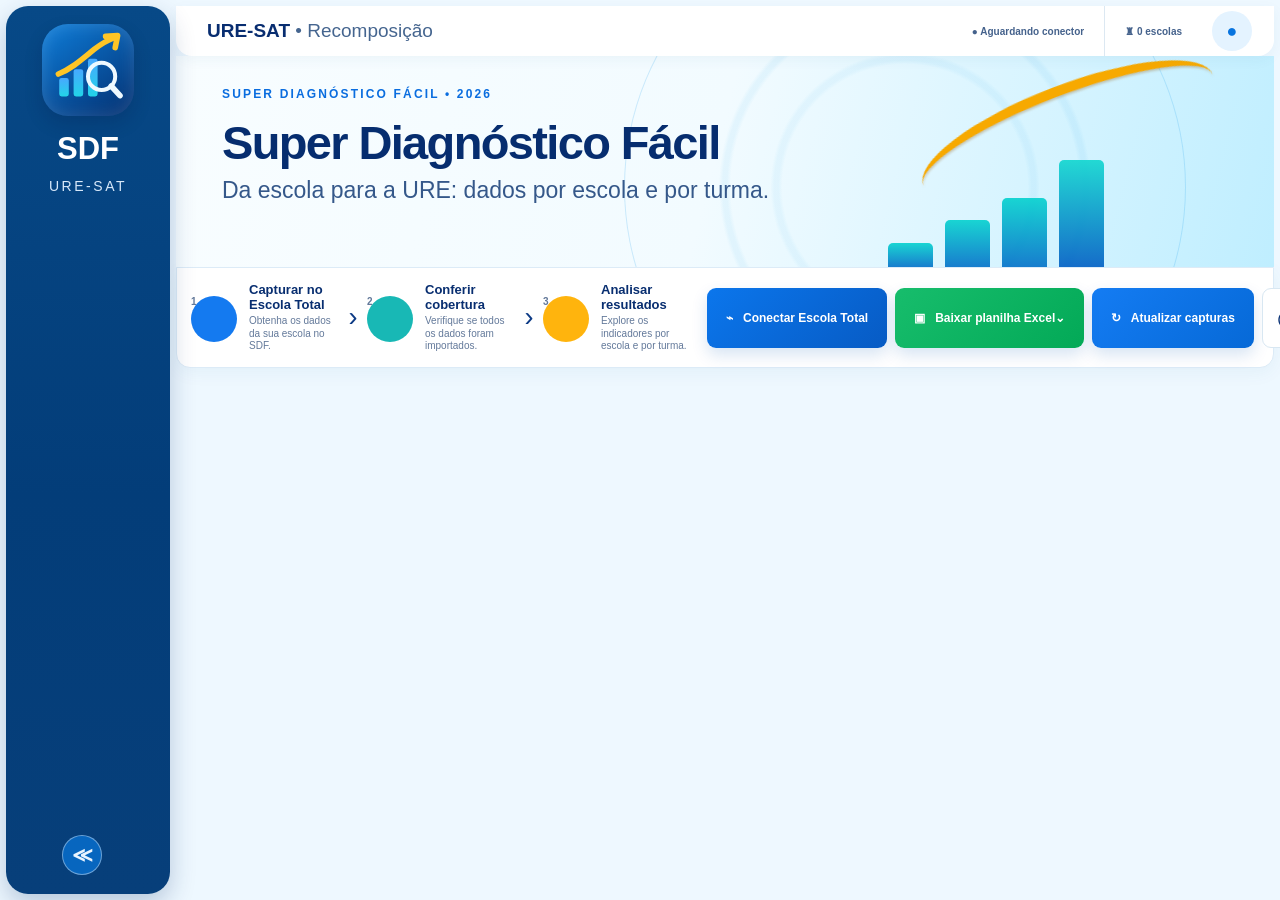
==== commit cfb473c3: "Adiciona conexao Escola Total e logo interno no Super" ====
--- a/super/index.html
+++ b/super/index.html
@@ -71,12 +71,38 @@
 .toolbar,.cards,.decisionGrid,.decisionPanel{display:none!important}
 @media(max-width:1180px){.shell{grid-template-columns:140px minmax(0,1fr)!important}.side{border-radius:18px!important}.workflowBar{grid-template-columns:1fr}.flowActions{display:none}.refFilters{grid-template-columns:repeat(3,1fr)}.refDashboard{grid-template-columns:1fr}.refPanel{height:auto;min-height:220px}.sourcesStrip{grid-template-columns:230px repeat(2,1fr);height:auto}.sourceItem:nth-child(n+4){border-top:1px solid #dce6ef}}
 @media(max-width:760px){.shell,.shell.collapsed{display:block!important;padding:0}.side{position:relative!important;top:0!important;height:auto!important;margin:0!important;border-radius:0!important}.brand{height:120px!important}.nav{grid-template-columns:repeat(2,1fr)!important}.main{padding:0!important}.top{margin:0!important;border-radius:0!important}.hero{margin:0!important;padding:22px!important}.hero h1{font-size:34px!important}.hero p{font-size:16px!important}.workflowBar{margin:0;height:auto}.flowSteps{grid-template-columns:1fr}.flowArrow{display:none}.flowStep{margin:5px 0}.refFilters{grid-template-columns:1fr 1fr}.metricCards{grid-template-columns:1fr 1fr}.refDashboard{grid-template-columns:1fr}.sourcesStrip{grid-template-columns:1fr;height:auto}.sourceItem{border-left:0;border-top:1px solid #dce6ef}}
+
+/* ===== CONEXAO ESCOLA TOTAL + LOGO SDF ===== */
+.brand:before{display:none!important}
+.brandLogo{width:92px;height:92px;margin:0 auto 3px;border-radius:26px;background:linear-gradient(145deg,#0e7dd9,#032f70);display:grid;place-items:center;box-shadow:inset 0 0 18px rgba(255,255,255,.15),0 8px 18px rgba(0,18,55,.18)}
+.brandLogo svg{width:80px;height:80px;display:block}
+.refAction.connect{background:linear-gradient(135deg,#0b76ec,#075bc4)!important;min-width:176px}
+.refAction.connect.connected{background:linear-gradient(135deg,#16b781,#0b9567)!important}
+.refAction.connect.checking{background:linear-gradient(135deg,#5679a7,#385f90)!important}
+@media(max-width:820px){.brandLogo{width:72px;height:72px}.brandLogo svg{width:62px;height:62px}}
+
 </style>
 </head>
 <body>
 <div class="shell">
   <aside class="side">
-    <div class="brand"><b>SDF</b><span>SUPER DIAGNÓSTICO FÁCIL</span><small>URE-SAT</small></div>
+    <div class="brand">
+      <div class="brandLogo" aria-hidden="true">
+        <svg viewBox="0 0 100 100" role="img">
+          <defs>
+            <linearGradient id="sdfBar" x1="0" y1="1" x2="0" y2="0"><stop offset="0" stop-color="#22d4e8"/><stop offset="1" stop-color="#48a8ff"/></linearGradient>
+          </defs>
+          <rect x="14" y="60" width="12" height="23" rx="3" fill="url(#sdfBar)"/>
+          <rect x="32" y="49" width="12" height="34" rx="3" fill="url(#sdfBar)"/>
+          <rect x="50" y="36" width="12" height="47" rx="3" fill="url(#sdfBar)"/>
+          <path d="M13 55 C30 48 42 37 58 24 C67 17 74 13 82 10" fill="none" stroke="#ffc526" stroke-width="7" stroke-linecap="round"/>
+          <path d="M72 8 L87 7 L84 22" fill="none" stroke="#ffc526" stroke-width="7" stroke-linecap="round" stroke-linejoin="round"/>
+          <circle cx="67" cy="58" r="17" fill="none" stroke="#eef9ff" stroke-width="5"/>
+          <path d="M79 70 L90 82" stroke="#eef9ff" stroke-width="7" stroke-linecap="round"/>
+        </svg>
+      </div>
+      <b>SDF</b><span>SUPER DIAGNÓSTICO FÁCIL</span><small>URE-SAT</small>
+    </div>
     <div class="nav" id="nav"></div>
     <button class="collapseBtn" id="collapseBtn" aria-label="Recolher menu"><span>Recolher menu</span></button>
   </aside>
@@ -104,6 +130,7 @@
         <div class="flowStep"><span class="flowNumber">3</span><div><b>Analisar resultados</b><span>Explore os indicadores por escola e por turma.</span></div></div>
       </div>
       <div class="flowActions">
+        <button class="refAction connect" id="connectEscolaTotal">⌁ &nbsp; Conectar Escola Total</button>
         <div class="actionWrap">
           <button class="refAction green" id="refExportBtn">▣ &nbsp; Baixar planilha Excel⌄</button>
           <div class="exportMenu" id="refExportMenu" hidden>
@@ -250,7 +277,7 @@
   </section>`
 }
 function decisionOverview(){const scores=allScores(),sid=r=>r.school+'|'+(r.ra||r.name+'|'+r.turma),students=new Set(scores.map(sid)),prior=new Set(scores.filter(r=>r.priority).map(sid)),ab1=new Set(scores.filter(r=>level(r.avd1)==='Abaixo do Básico').map(sid)),ab2=new Set(scores.filter(r=>level(r.avd2)==='Abaixo do Básico').map(sid)),cm=captureMatrix(),slots=cm.length*6,filled=cm.reduce((n,x)=>n+['avd','presenca','pp1','pp2','pp3','saresp'].filter(k=>x[k]).length,0),red=ab1.size?((ab1.size-ab2.size)/ab1.size*100):null,ss=schoolSummary();let rows='';for(const x of ss){const schoolScores=scores.filter(r=>r.school===x.school),s1=new Set(schoolScores.filter(r=>level(r.avd1)==='Abaixo do Básico').map(sid)),s2=new Set(schoolScores.filter(r=>level(r.avd2)==='Abaixo do Básico').map(sid)),rr=s1.size?((s1.size-s2.size)/s1.size*100):null,cov=[x.coverage.avd,x.coverage.frequency,x.coverage.pp1,x.coverage.pp2,x.coverage.pp3,x.coverage.saresp].filter(Boolean).length,w=rr==null?0:Math.max(0,Math.min(100,rr)),cls=rr==null?'':rr>=30?'good':rr>=0?'warn':'bad';rows+='<div class="decisionRow"><strong>'+x.school+'</strong><em>'+s1.size+' AB1</em><em>'+s2.size+' AB2</em><div class="decisionTrack"><i style="width:'+w+'%"></i></div><span class="decisionDelta '+cls+'">'+(rr==null?'—':rr.toFixed(1).replace('.',',')+'%')+'</span><span class="decisionCov '+(cov===6?'full':'')+'">'+cov+'/6</span></div>';}const rc=red==null?'':red>=30?'good':red>=0?'warn':'bad',cc=slots&&filled/slots>=.95?'good':slots&&filled/slots>=.6?'warn':'bad';return '<section class="decisionGrid"><div class="decision"><small>Escolas</small><b>'+ss.length+'</b><span>Unidades com dados consolidados.</span></div><div class="decision"><small>Estudantes</small><b>'+students.size+'</b><span>Base analisada a partir da AvD.</span></div><div class="decision bad"><small>AB · AvD2</small><b>'+ab2.size+'</b><span>Abaixo do Básico no resultado atual.</span></div><div class="decision '+rc+'"><small>Redução AB</small><b>'+(red==null?'—':red.toFixed(1).replace('.',',')+'%')+'</b><span>AvD1 → AvD2 · referência de 30%.</span></div><div class="decision warn"><small>Prioritários</small><b>'+prior.size+'</b><span>Pontuação ≥ 2,5 na regra da planilha.</span></div><div class="decision '+cc+'"><small>Cobertura</small><b>'+(slots?(filled/slots*100).toFixed(0):0)+'%</b><span>'+cm.length+' turma(s) · seis fontes por turma.</span></div></section><section class="decisionPanel"><h2>Evolução por escola</h2><p>Abaixo do Básico na AvD1 e AvD2, redução proporcional e completude das fontes.</p><div class="decisionRows">'+(rows||'<div class="empty">Ainda não há escolas consolidadas.</div>')+'</div></section>';}
-function render(){document.getElementById('schoolsPill').textContent=`♜ ${Object.keys(state.schools).length} escolas`;document.getElementById('connector').textContent=state.connector?`● Conector v${state.connector} · ativo`:'● Aguardando conector';document.getElementById('nav').innerHTML=tabs.map(([id,l])=>`<button data-tab="${id}" class="${state.tab===id?'active':''}">${l}</button>`).join('');document.querySelectorAll('[data-tab]').forEach(b=>b.onclick=()=>{state.tab=b.dataset.tab;render()});const app=document.getElementById('app');let html='';if(state.captureNotice&&state.tab!=='panorama'){html+=`<div class="notice">${state.captureNotice}</div>`}if(state.tab==='panorama'){html+=refPanorama()}
+function render(){document.getElementById('schoolsPill').textContent=`♜ ${Object.keys(state.schools).length} escolas`;const connectorEl=document.getElementById('connector');if(connectorEl)connectorEl.textContent=state.connector?(state.session.loggedIn?'● Escola Total conectada':`● Conector v${state.connector} · ativo`):'● Aguardando conector';const connectBtn=document.getElementById('connectEscolaTotal');if(connectBtn){connectBtn.classList.toggle('connected',!!(state.connector&&state.session.loggedIn));connectBtn.classList.remove('checking');connectBtn.innerHTML=state.connector&&state.session.loggedIn?'✓ &nbsp; Escola Total conectada':state.connector?'↗ &nbsp; Abrir Escola Total':'⌁ &nbsp; Conectar Escola Total'};document.getElementById('nav').innerHTML=tabs.map(([id,l])=>`<button data-tab="${id}" class="${state.tab===id?'active':''}">${l}</button>`).join('');document.querySelectorAll('[data-tab]').forEach(b=>b.onclick=()=>{state.tab=b.dataset.tab;render()});const app=document.getElementById('app');let html='';if(state.captureNotice&&state.tab!=='panorama'){html+=`<div class="notice">${state.captureNotice}</div>`}if(state.tab==='panorama'){html+=refPanorama()}
 if(state.tab==='escolas'){const ss=schoolSummary();html+=`<section class="panel"><h2>Escolas da URE-SAT</h2><p>Resumo da cobertura e quantidade de estudantes prioritários por unidade.</p>${table(['#','Escola','Estudantes','Prioritários','Abaixo do Básico','Cobertura'],ss.map((x,i)=>['#'+(i+1),x.school,x.students,`<span class="flag bad">${x.priority}</span>`,x.below,`${[x.coverage.avd1,x.coverage.avd2,x.coverage.frequency,x.coverage.pp>0,x.coverage.saresp].filter(Boolean).length}/5`]))}</section>`}
 if(state.tab==='turmas'){const m=new Map;allScores().forEach(r=>{const k=`${r.school}|${r.turma}`,o=m.get(k)||{school:r.school,turma:r.turma,students:new Set,priority:new Set,priorityMath:new Set,priorityLp:new Set,belowMath:new Set,belowLp:new Set};const id=r.ra||r.name;o.students.add(id);if(r.priority)o.priority.add(id);if(r.priority&&r.subject==='math')o.priorityMath.add(id);if(r.priority&&r.subject==='lp')o.priorityLp.add(id);if(level(r.avd2)==='Abaixo do Básico'&&r.subject==='math')o.belowMath.add(id);if(level(r.avd2)==='Abaixo do Básico'&&r.subject==='lp')o.belowLp.add(id);m.set(k,o)});const rows=[...m.values()].sort((a,b)=>b.priority.size-a.priority.size||a.school.localeCompare(b.school)||a.turma.localeCompare(b.turma));html+=`<section class="panel"><h2>Turmas</h2><p>Distribuição regional por componente, preservando escola e turma de origem.</p>${table(['Escola','Turma','Estudantes','Prioritários','Prior. MAT','Prior. LP','AB MAT','AB LP'],rows.map(x=>[x.school,x.turma,x.students.size,`<span class="flag bad">${x.priority.size}</span>`,x.priorityMath.size,x.priorityLp.size,x.belowMath.size,x.belowLp.size]))}</section>`}
 if(state.tab==='prioritarios'){html+=filterBar();setTimeout(bindFilters,0);const rows=visibleScores();html+=`<section class="panel"><h2>Estudantes</h2><p>Regra da planilha: 2ª AvD = 1,5; 1ª AvD, frequência, média PP e SARESP = 1. Prioritário = 2,5 pontos ou mais.</p>${table(['Escola','Turma','Estudante','RA','Componente','1ª AvD','2ª AvD','Equiv. 2ª AvD','Frequência','PP1','PP2','PP3','Média PP','SARESP','Pts AvD1','Pts AvD2','Pts Freq.','Pts PP','Pts SARESP','Total','Situação','Origem'],rows.map(r=>[r.school,r.turma,r.name,r.ra||'—',r.subject==='math'?'Matemática':'Língua Portuguesa',r.avd1||'Sem dado',r.avd2||'Sem dado',r.equivalence||'Sem dado',r.frequency===null?'Sem dado':fmt(r.frequency),r.pp1===null?'Sem dado':fmt(r.pp1),r.pp2===null?'Sem dado':fmt(r.pp2),r.pp3===null?'Sem dado':fmt(r.pp3),r.pp===null?'Sem dado':fmt(r.pp),r.saresp===null?'Sem dado':r.saresp,r.flags.avd1?'1,0':'0',r.flags.avd2?'1,5':'0',r.flags.frequency?'1,0':'0',r.flags.pp?'1,0':'0',r.flags.saresp?'1,0':'0',`<span class="flag ${r.priority?'bad':'good'}">${r.points.toFixed(1).replace('.',',')}</span>`,r.priority?'PRIORITÁRIO':'Demais',traceHtml(r)]))}</section>`}
@@ -259,7 +286,7 @@
 if(state.tab==='criterios'){html+=`<section class="panel"><h2>Critérios de priorização</h2><p>Critérios da planilha-modelo. O limiar de prioridade é fixo em 2,5 pontos.</p><div class="criteria"><label>AvD<select id="cAvd"><option value="below" ${state.criteria.avd==='below'?'selected':''}>Abaixo do Básico</option><option value="below-basic" ${state.criteria.avd==='below-basic'?'selected':''}>Abaixo do Básico ou Básico</option></select></label><label>Frequência abaixo de (%)<input id="cFreq" type="number" value="${state.criteria.frequency}"></label><label>PP média abaixo de (%)<input id="cPP" type="number" value="${state.criteria.pp}"></label><label>SARESP abaixo de<input id="cSar" type="number" step="0.1" value="${state.criteria.saresp}"></label><label>Prioritário a partir de<input class="fixed" type="text" value="2,5 pontos" readonly></label></div><div class="actions"><button id="saveCrit">Salvar critérios</button><button id="exportXls">Exportar Excel</button><button id="exportJson">Backup regional JSON</button><button id="exportCsv">Exportar prioritários CSV</button></div></section>`}
 app.innerHTML=html;const ds=document.getElementById('dataStatus');if(ds){const n=Object.keys(state.schools).length;ds.innerHTML=n?`<i>✓</i><div><b>${n} escola(s) carregada(s)</b><span>Dados disponíveis para análise.</span></div>`:`<i>◷</i><div><b>Aguardando dados</b><span>Nenhum dado capturado.</span></div>`}bindFilters();bindActions()}
 function bindFilters(){[['fSchool','school'],['fGrade','grade'],['fTurma','turma'],['fSubject','subject'],['fPriority','priority'],['fLevel','level'],['fCaptureSource','captureSource']].forEach(([id,k])=>{const e=document.getElementById(id);if(e)e.onchange=()=>{state.filters[k]=e.value==='Todas'||e.value==='Todos'?'':e.value;render()}});const p=document.getElementById('fPoints');if(p)p.onchange=()=>{state.filters.points=p.value;render()};const q=document.getElementById('fQuery');if(q)q.oninput=()=>{state.filters.query=q.value;if(state.tab==='prioritarios')render()};const as=document.getElementById('analysisSchool');if(as)as.onchange=()=>{state.filters.school=as.value;state.filters.turma='';render()};const at=document.getElementById('analysisTurma');if(at)at.onchange=()=>{state.filters.turma=at.value;render()};}
-function bindActions(){const eb=document.getElementById('refExportBtn'),em=document.getElementById('refExportMenu');if(eb&&em)eb.onclick=()=>{em.hidden=!em.hidden};document.querySelectorAll('[data-export-scope]').forEach(b=>b.onclick=()=>{if(em)em.hidden=true;exportExcel()});const rf=document.getElementById('refreshCaptures');if(rf)rf.onclick=()=>{state.captureNotice='Solicitando capturas salvas da extensão...';window.postMessage({source:'diagnostico-facil',type:'DIAG_REQUEST_STORED_CAPTURES'},'*')};const clr=document.getElementById('clearCaptures');if(clr)clr.onclick=()=>{if(confirm('Limpar todas as capturas locais do SUPER Diagnóstico Fácil neste navegador?')){state.schools={};lastStoredSyncSignature='';localStorage.removeItem('superdf:schools:planilha:v1');state.captureNotice='Capturas locais apagadas. Faça uma nova captura do 1º A e depois do 1º B.';render()}};const b=document.getElementById('saveCrit');if(b)b.onclick=()=>{state.criteria={avd:document.getElementById('cAvd').value,frequency:Number(document.getElementById('cFreq').value),pp:Number(document.getElementById('cPP').value),saresp:Number(document.getElementById('cSar').value),priority:2.5};localStorage.setItem('superdf:criteria',JSON.stringify(state.criteria));render()};const x=document.getElementById('exportXls');if(x)x.onclick=exportExcel;const j=document.getElementById('exportJson');if(j)j.onclick=()=>download('super-diagnostico-facil-uresat-backup.json',JSON.stringify({savedAt:new Date().toISOString(),criteria:{...state.criteria,priority:2.5},schools:state.schools},null,2),'application/json');const c=document.getElementById('exportCsv');if(c)c.onclick=()=>{const rows=allScores().filter(r=>r.priority),head=['Escola','Turma','Estudante','RA','Componente','AvD1','AvD2','Equivalencia AvD2','Frequencia','PP1','PP2','PP3','Media PP','SARESP','Pontos','Situacao'],csv=[head,...rows.map(r=>[r.school,r.turma,r.name,r.ra,r.subject==='math'?'Matemática':'Língua Portuguesa',r.avd1,r.avd2,r.equivalence,r.frequency??'',r.pp1??'',r.pp2??'',r.pp3??'',r.pp??'',r.saresp??'',r.points,'PRIORITÁRIO'])].map(row=>row.map(v=>'"'+String(v??'').replaceAll('"','""')+'"').join(';')).join('\n');download('super-diagnostico-prioritarios.csv','\ufeff'+csv,'text/csv')}}
+function bindActions(){const cn=document.getElementById('connectEscolaTotal');if(cn)cn.onclick=()=>{cn.classList.add('checking');cn.innerHTML='◌ &nbsp; Conectando...';state.captureNotice='Verificando o Conector URE-SAT e a sessão da Escola Total...';window.postMessage({source:'diagnostico-facil',type:'DIAG_REQUEST_PING',requestId:'super-connect-ping-'+Date.now()},'*');window.postMessage({source:'diagnostico-facil',type:'DIAG_REQUEST_SESSION',requestId:'super-connect-session-'+Date.now()},'*');if(!state.connector||!state.session.loggedIn)window.postMessage({source:'diagnostico-facil',type:'DIAG_REQUEST_PORTAL',requestId:'super-connect-portal-'+Date.now()},'*');setTimeout(()=>requestStoredCaptures('connect'),900);setTimeout(()=>render(),1400)};const eb=document.getElementById('refExportBtn'),em=document.getElementById('refExportMenu');if(eb&&em)eb.onclick=()=>{em.hidden=!em.hidden};document.querySelectorAll('[data-export-scope]').forEach(b=>b.onclick=()=>{if(em)em.hidden=true;exportExcel()});const rf=document.getElementById('refreshCaptures');if(rf)rf.onclick=()=>{state.captureNotice='Solicitando capturas salvas da extensão...';window.postMessage({source:'diagnostico-facil',type:'DIAG_REQUEST_STORED_CAPTURES'},'*')};const clr=document.getElementById('clearCaptures');if(clr)clr.onclick=()=>{if(confirm('Limpar todas as capturas locais do SUPER Diagnóstico Fácil neste navegador?')){state.schools={};lastStoredSyncSignature='';localStorage.removeItem('superdf:schools:planilha:v1');state.captureNotice='Capturas locais apagadas. Faça uma nova captura do 1º A e depois do 1º B.';render()}};const b=document.getElementById('saveCrit');if(b)b.onclick=()=>{state.criteria={avd:document.getElementById('cAvd').value,frequency:Number(document.getElementById('cFreq').value),pp:Number(document.getElementById('cPP').value),saresp:Number(document.getElementById('cSar').value),priority:2.5};localStorage.setItem('superdf:criteria',JSON.stringify(state.criteria));render()};const x=document.getElementById('exportXls');if(x)x.onclick=exportExcel;const j=document.getElementById('exportJson');if(j)j.onclick=()=>download('super-diagnostico-facil-uresat-backup.json',JSON.stringify({savedAt:new Date().toISOString(),criteria:{...state.criteria,priority:2.5},schools:state.schools},null,2),'application/json');const c=document.getElementById('exportCsv');if(c)c.onclick=()=>{const rows=allScores().filter(r=>r.priority),head=['Escola','Turma','Estudante','RA','Componente','AvD1','AvD2','Equivalencia AvD2','Frequencia','PP1','PP2','PP3','Media PP','SARESP','Pontos','Situacao'],csv=[head,...rows.map(r=>[r.school,r.turma,r.name,r.ra,r.subject==='math'?'Matemática':'Língua Portuguesa',r.avd1,r.avd2,r.equivalence,r.frequency??'',r.pp1??'',r.pp2??'',r.pp3??'',r.pp??'',r.saresp??'',r.points,'PRIORITÁRIO'])].map(row=>row.map(v=>'"'+String(v??'').replaceAll('"','""')+'"').join(';')).join('\n');download('super-diagnostico-prioritarios.csv','\ufeff'+csv,'text/csv')}}
 function xmlEsc(v){return String(v??'').replaceAll('&','&amp;').replaceAll('<','&lt;').replaceAll('>','&gt;').replaceAll('"','&quot;')}
 function xlsSheet(name,rows){return `<Worksheet ss:Name="${xmlEsc(name).slice(0,31)}"><Table>${rows.map(row=>`<Row>${row.map(v=>`<Cell><Data ss:Type="${typeof v==='number'?'Number':'String'}">${xmlEsc(v)}</Data></Cell>`).join('')}</Row>`).join('')}</Table></Worksheet>`}
 function exportExcel(){const scores=allScores(),schools=schoolSummary(),prior=scores.filter(r=>r.priority),others=scores.filter(r=>!r.priority),detailHead=['Escola','Turma','Estudante','RA','Componente','1ª AvD','2ª AvD','Equiv. 2ª AvD','Frequência','PP1','PP2','PP3','Média PP','SARESP','Pts AvD1','Pts AvD2','Pts Freq.','Pts PP','Pts SARESP','Total','Situação'];const detail=rows=>[detailHead,...rows.map(r=>[r.school,r.turma,r.name,r.ra,r.subject==='math'?'Matemática':'Língua Portuguesa',r.avd1||'Sem dado',r.avd2||'Sem dado',r.equivalence||'Sem dado',r.frequency??'Sem dado',r.pp1??'Sem dado',r.pp2??'Sem dado',r.pp3??'Sem dado',r.pp??'Sem dado',r.saresp??'Sem dado',r.flags.avd1?1:0,r.flags.avd2?1.5:0,r.flags.frequency?1:0,r.flags.pp?1:0,r.flags.saresp?1:0,r.points,r.priority?'PRIORITÁRIO':'Demais'])];const panorama=[['Indicador','Valor'],['Escolas',schools.length],['Estudantes',uniqueStudents()],['Estudantes prioritários',new Set(prior.map(r=>r.school+'|'+(r.ra||r.name+'|'+r.turma))).size],['Critério AvD',state.criteria.avd==='below'?'Abaixo do Básico':'Abaixo do Básico ou Básico'],['Frequência abaixo de (%)',state.criteria.frequency],['PP média abaixo de (%)',state.criteria.pp],['SARESP abaixo de',state.criteria.saresp],['Prioritário a partir de',2.5]];const schoolRows=[['Escola','Estudantes','Prioritários','Prior. MAT','Prior. LP','AB MAT','AB LP'],...schools.map(x=>[x.school,x.students,x.priority,x.priorityMath,x.priorityLp,x.belowMath,x.belowLp])];const coverageRows=[['Escola','AvD','Aluno Presente','PP1','PP2','PP3','SARESP'],...schools.map(x=>[x.school,x.coverage.avd?'Carregada':'Ausente',x.coverage.frequency?'Carregada':'Ausente',x.coverage.pp1?'Carregada':'Ausente',x.coverage.pp2?'Carregada':'Ausente',x.coverage.pp3?'Carregada':'Ausente',x.coverage.saresp?'Carregada':'Ausente'])];const dataRows=[['Escola','Fonte','Capturada em','Registros']];for(const x of Object.values(state.schools)){for(const [k,d] of Object.entries(datasets(x.summary.datasets))){dataRows.push([x.schoolName,k,d.capturedAt||'Sem data',Array.isArray(d.rows)?d.rows.length:0])}}const xml=`<?xml version="1.0"?><Workbook xmlns="urn:schemas-microsoft-com:office:spreadsheet" xmlns:ss="urn:schemas-microsoft-com:office:spreadsheet">${xlsSheet('Panorama URE',panorama)}${xlsSheet('Escolas',schoolRows)}${xlsSheet('Estudantes Prioritários',detail(prior))}${xlsSheet('Demais Estudantes',detail(others))}${xlsSheet('Cobertura das Fontes',coverageRows)}${xlsSheet('Dados utilizados',dataRows)}</Workbook>`;download('super-diagnostico-facil-uresat.xls','\ufeff'+xml,'application/vnd.ms-excel')}
@@ -355,6 +382,6 @@
 if(d.type==='DF_SOURCE_SESSION_DATA'||d.type==='DF_SOURCE_SESSION_COMPLETE'){const data=d.payload?.data;if(data){const s=normalizeCapture(data);if(s)saveSchool(s)}return}
 if(d.type==='DF_DATA'||d.type==='ESCOLA_TOTAL_CAPTURE_DATA'||d.type==='ESCOLA_TOTAL_DATA'||d.type==='ESCOLA_TOTAL_MODULE_DATA'||d.type==='ESCOLA_TOTAL_COMBO_DATA'||d.type==='ESCOLA_TOTAL_FULL_CAPTURE_DATA'||d.type==='ESCOLA_TOTAL_FULL_CAPTURE_COMPLETE'){const p=d.payload||{},raw=p.biSummary||p.analysis||p.summary||p.data||(p.datasets||p.studentRows||p.dataset?p:null);const s=normalizeCapture(raw)||raw;if(s&&!s.regionMode)saveSchool(s);return}
 });
-migrate();render();document.getElementById('collapseBtn')?.addEventListener('click',()=>document.querySelector('.shell')?.classList.toggle('collapsed'));document.getElementById('openPortalBtn')?.addEventListener('click',openPortal);document.getElementById('openPortalBtn')?.addEventListener('keydown',e=>{if(e.key==='Enter'||e.key===' '){e.preventDefault();openPortal()}});window.postMessage({source:'diagnostico-facil',type:'DIAG_REQUEST_PING'},'*');window.postMessage({source:'diagnostico-facil',type:'DIAG_REQUEST_SESSION',requestId:'super-start-'+Date.now()},'*');
+function requestStoredCaptures(reason='auto'){window.postMessage({source:'diagnostico-facil',type:'DIAG_REQUEST_STORED_CAPTURES',requestId:'super-stored-'+reason+'-'+Date.now()},'*')}migrate();render();document.getElementById('collapseBtn')?.addEventListener('click',()=>document.querySelector('.shell')?.classList.toggle('collapsed'));document.getElementById('openPortalBtn')?.addEventListener('click',openPortal);document.getElementById('openPortalBtn')?.addEventListener('keydown',e=>{if(e.key==='Enter'||e.key===' '){e.preventDefault();openPortal()}});window.postMessage({source:'diagnostico-facil',type:'DIAG_REQUEST_PING'},'*');window.postMessage({source:'diagnostico-facil',type:'DIAG_REQUEST_SESSION',requestId:'super-start-'+Date.now()},'*');setTimeout(()=>requestStoredCaptures('startup'),1200);window.addEventListener('focus',()=>requestStoredCaptures('focus'));document.addEventListener('visibilitychange',()=>{if(document.visibilityState==='visible')requestStoredCaptures('visible')});
 </script>
 </body></html>
